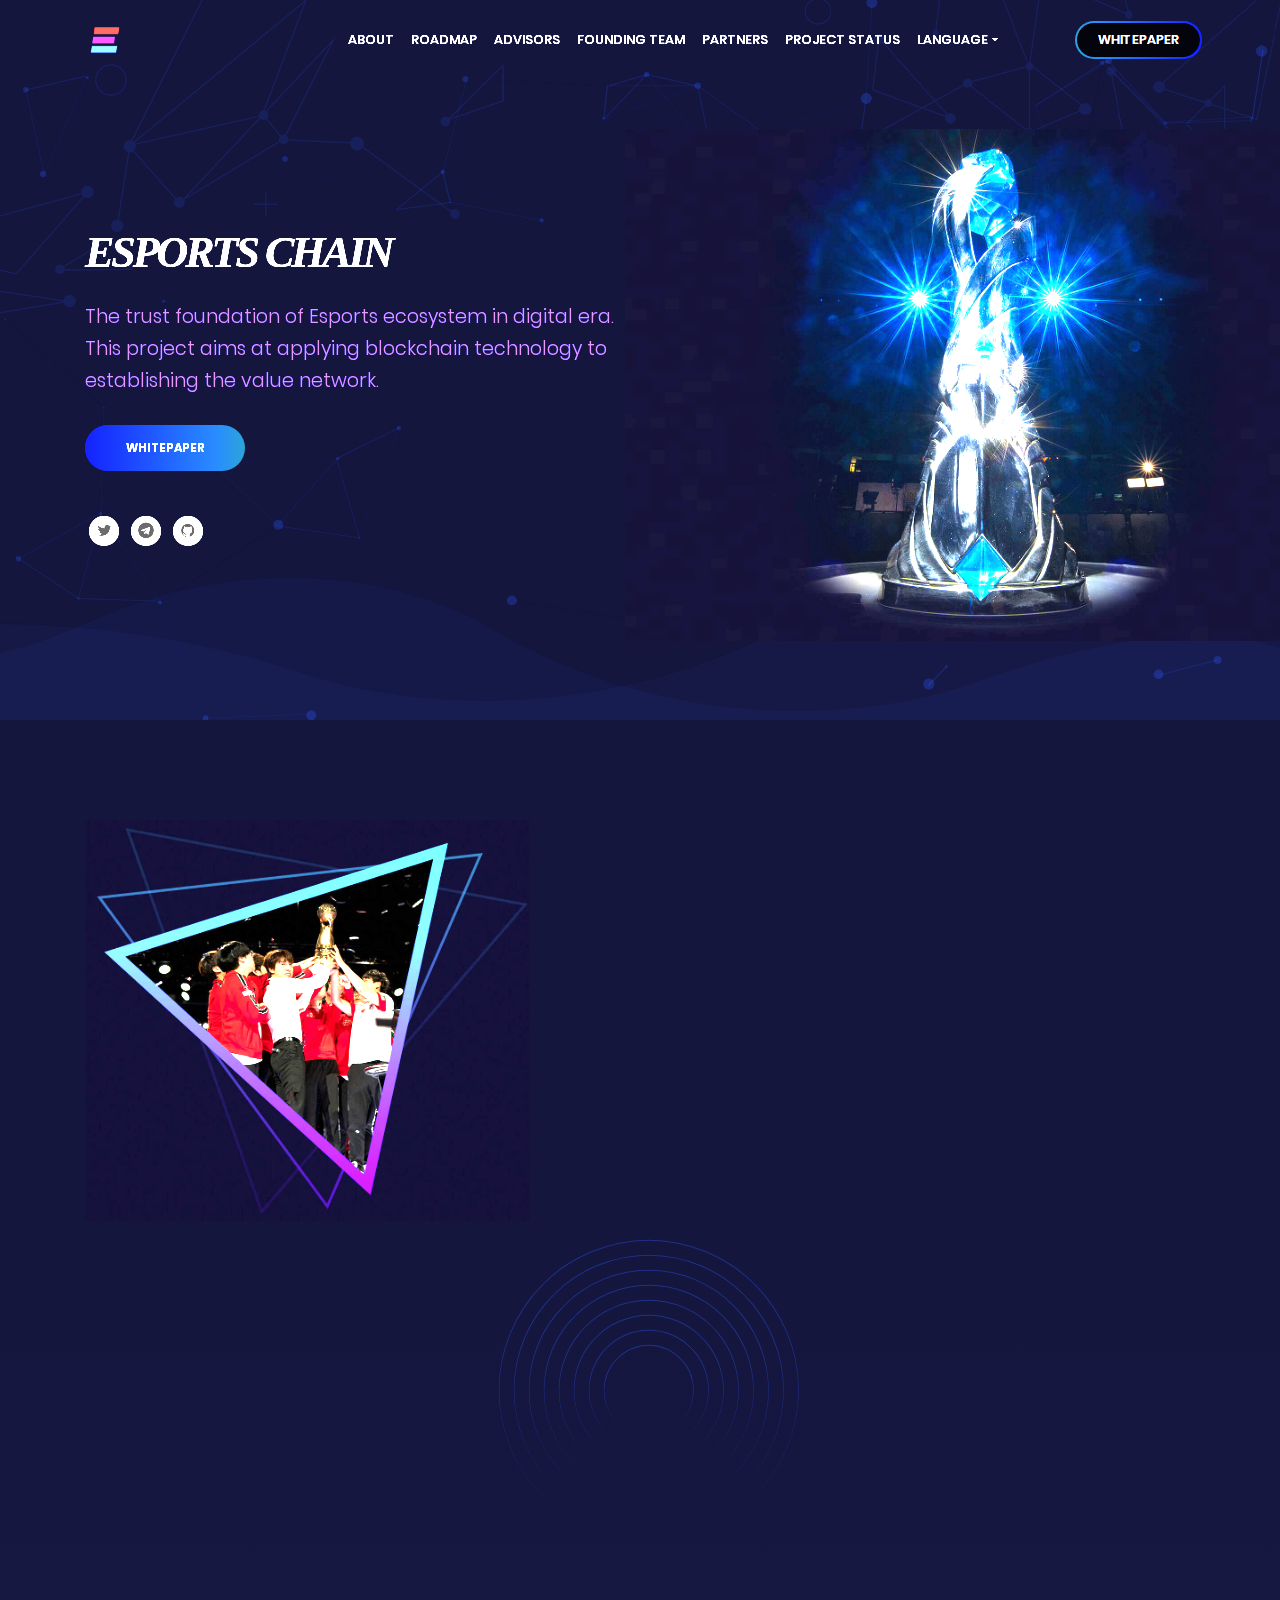
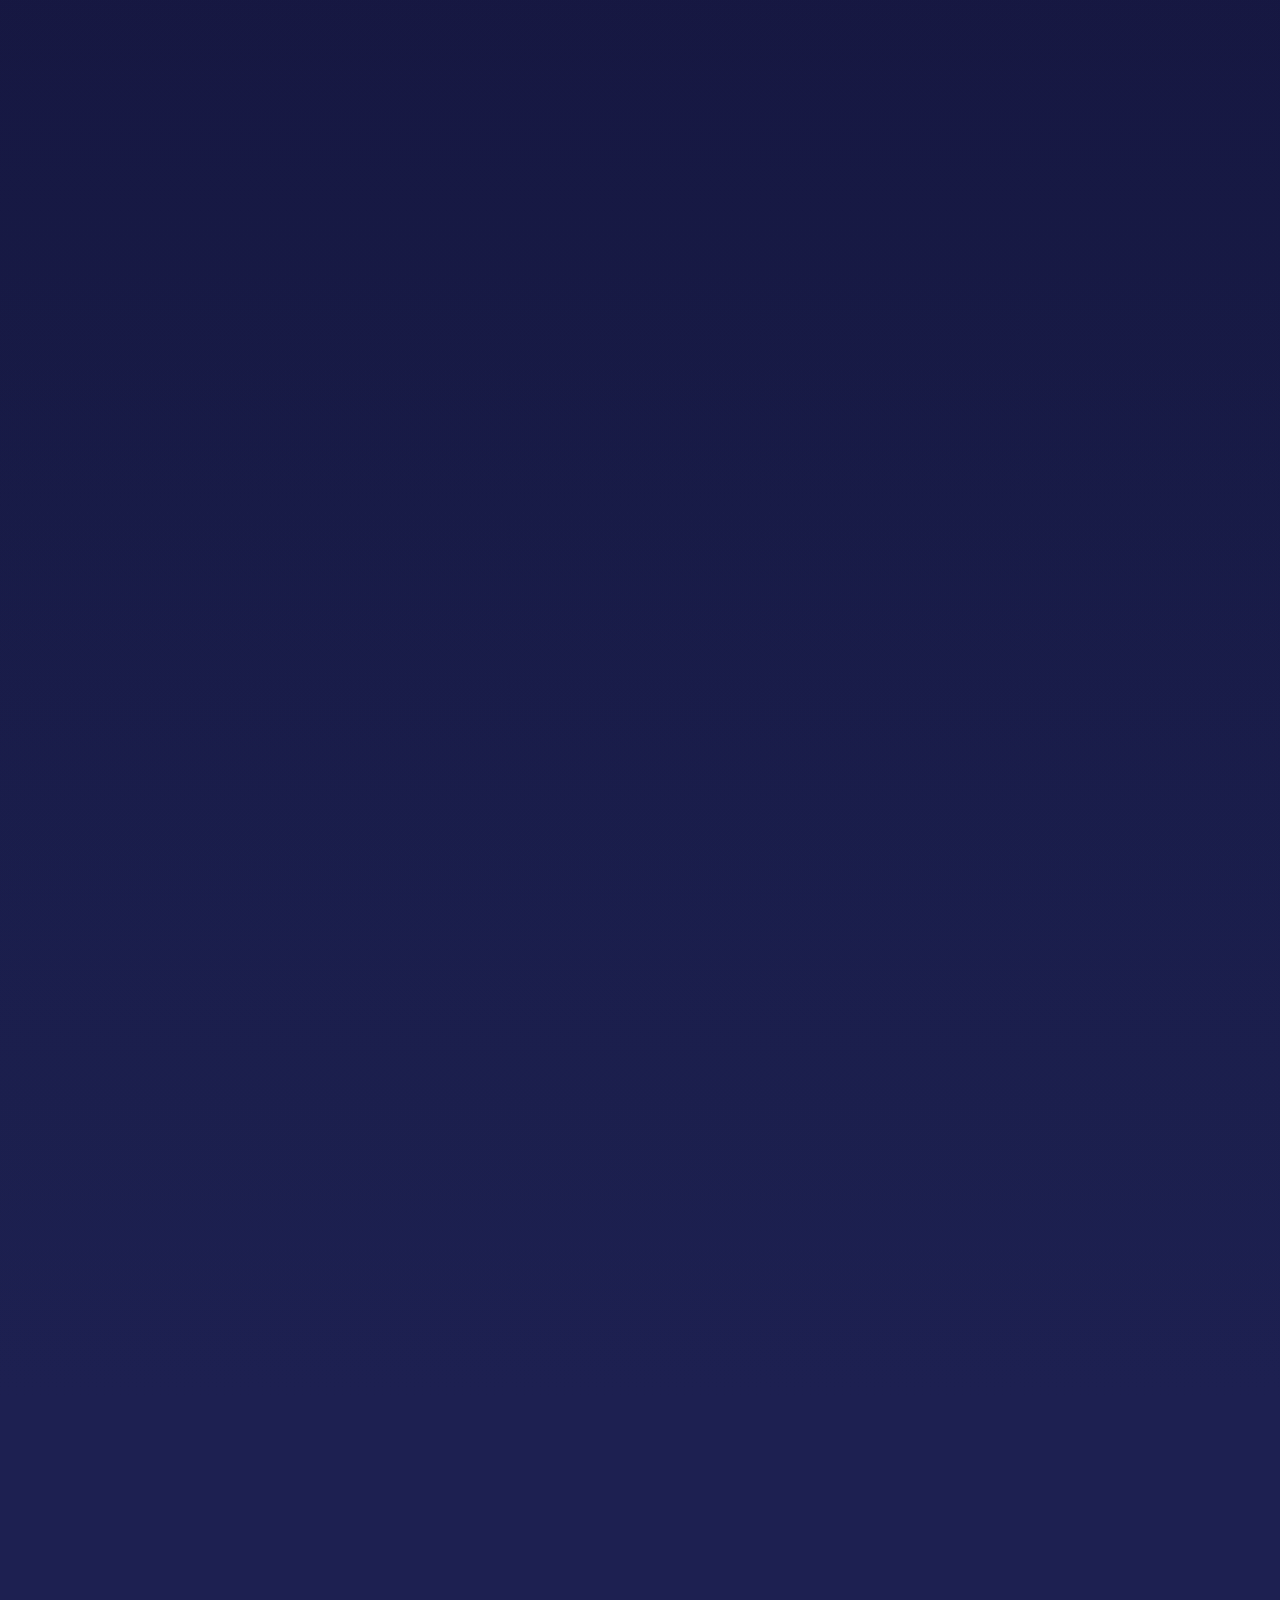
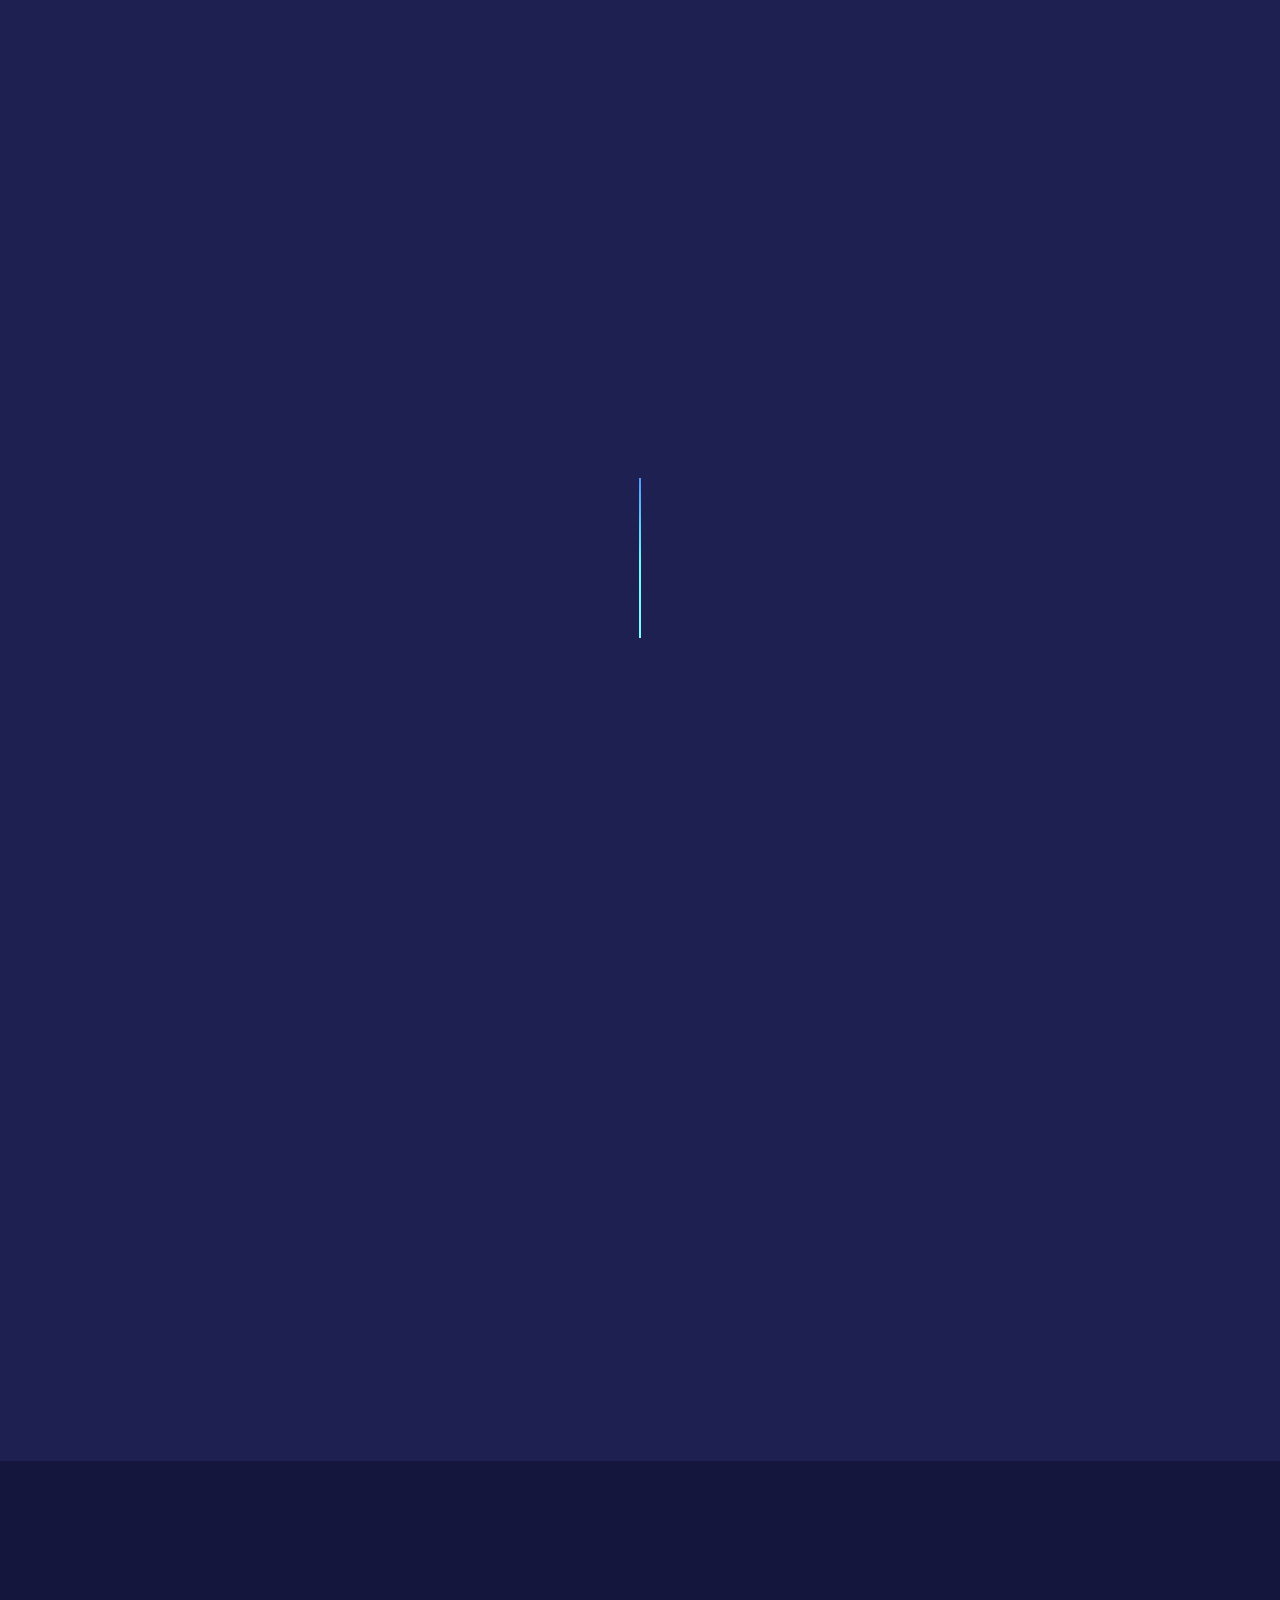
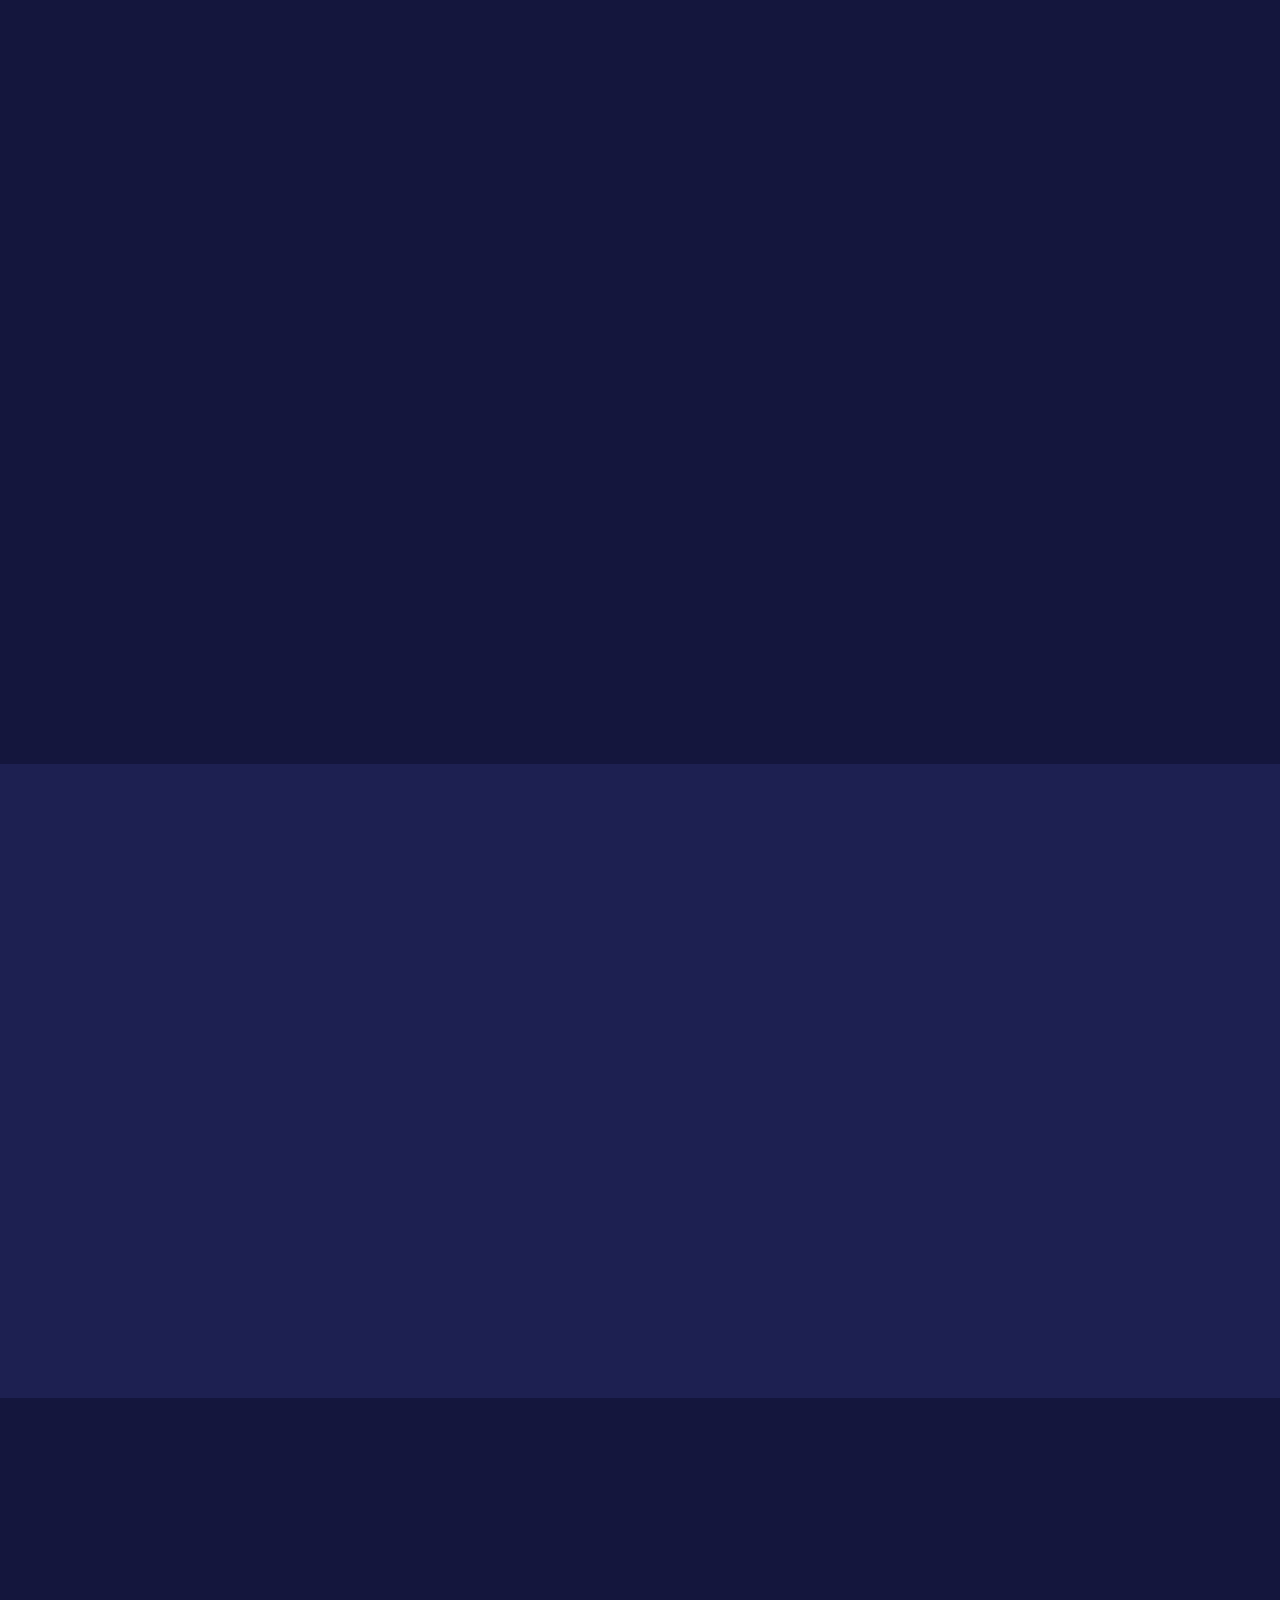
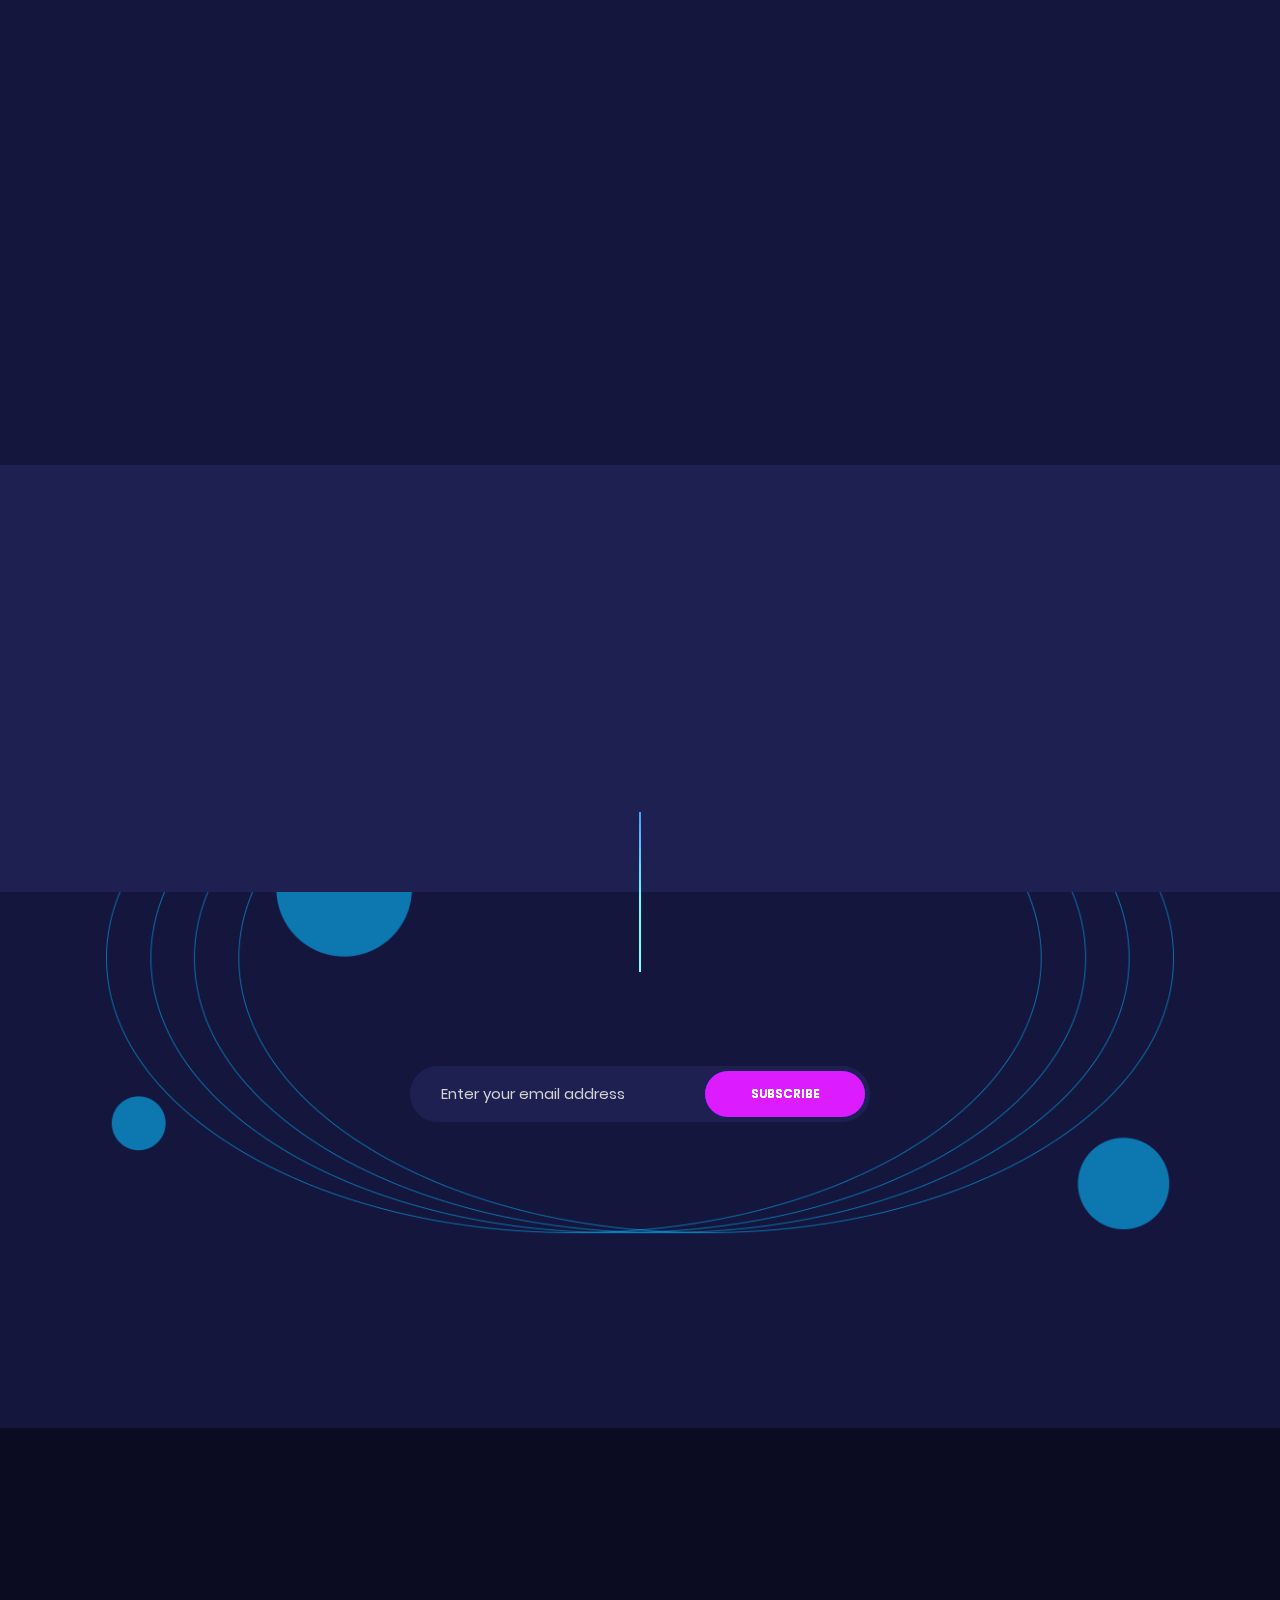
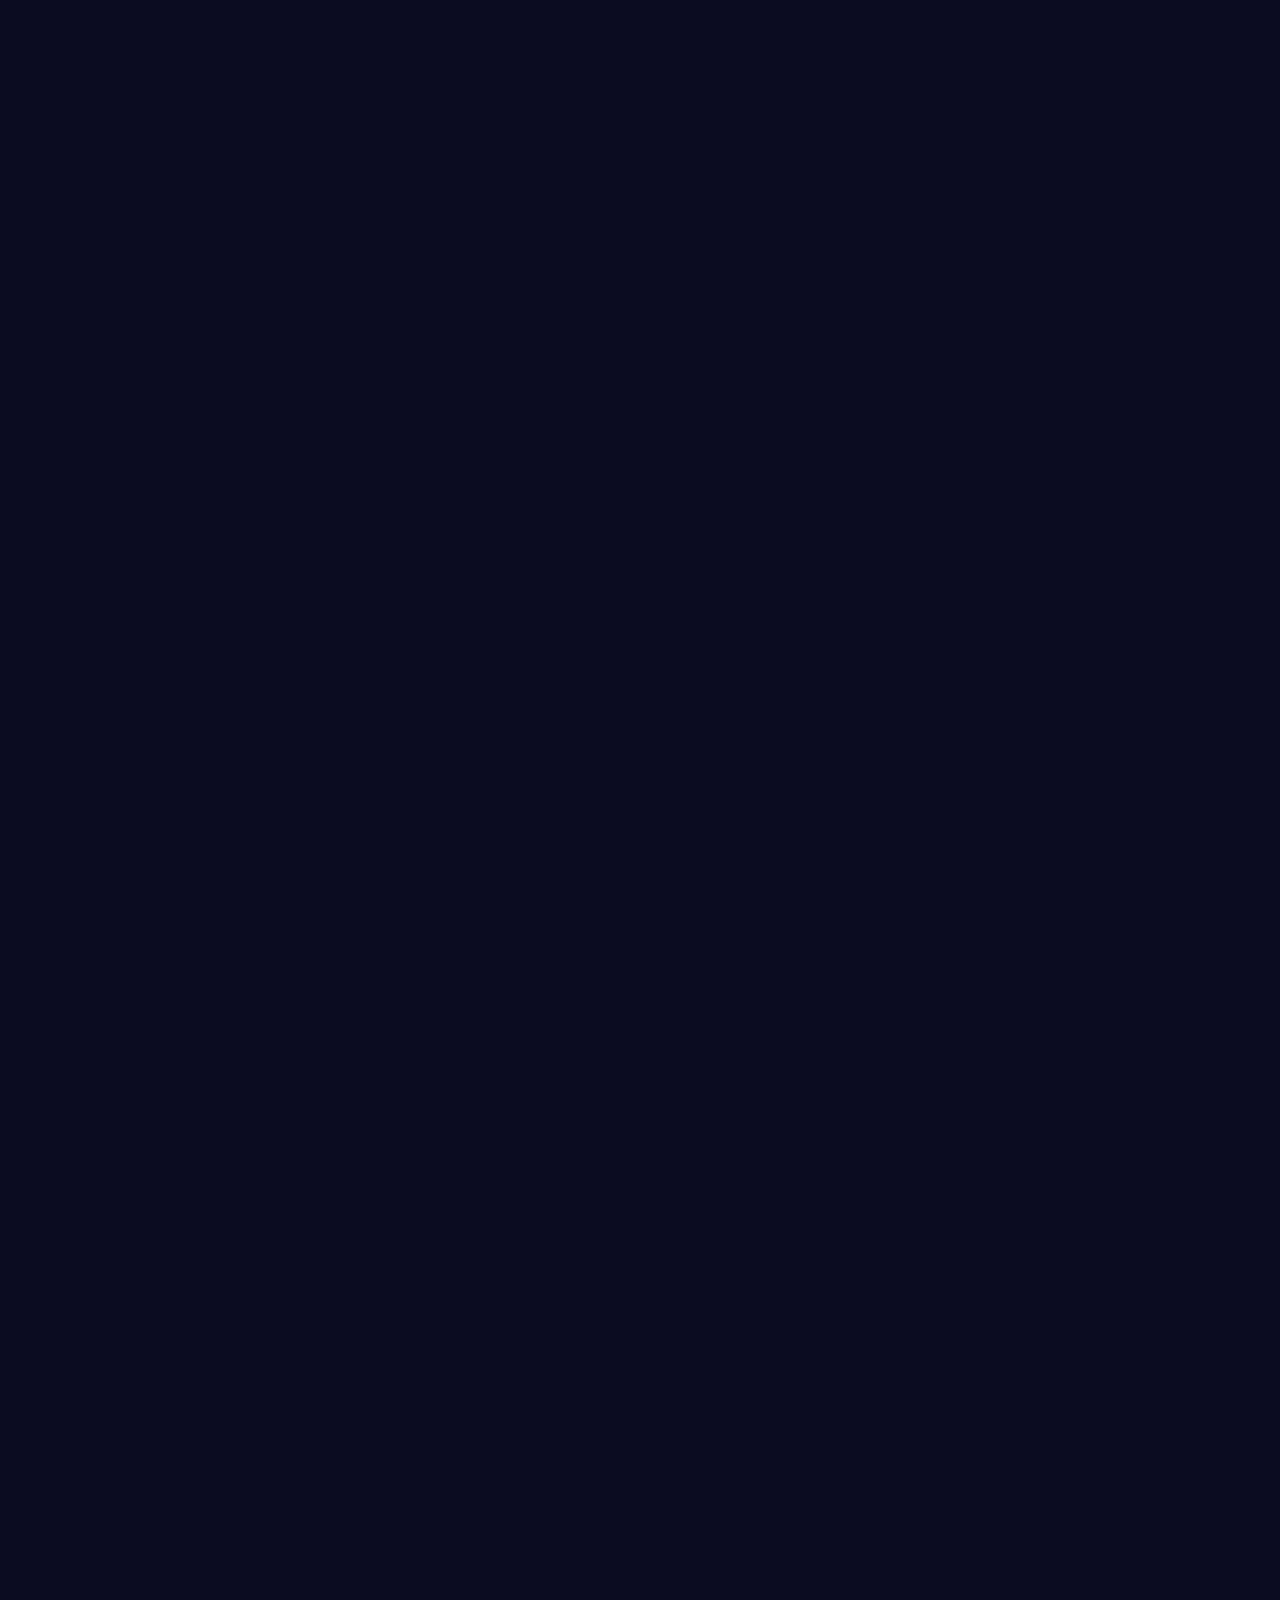
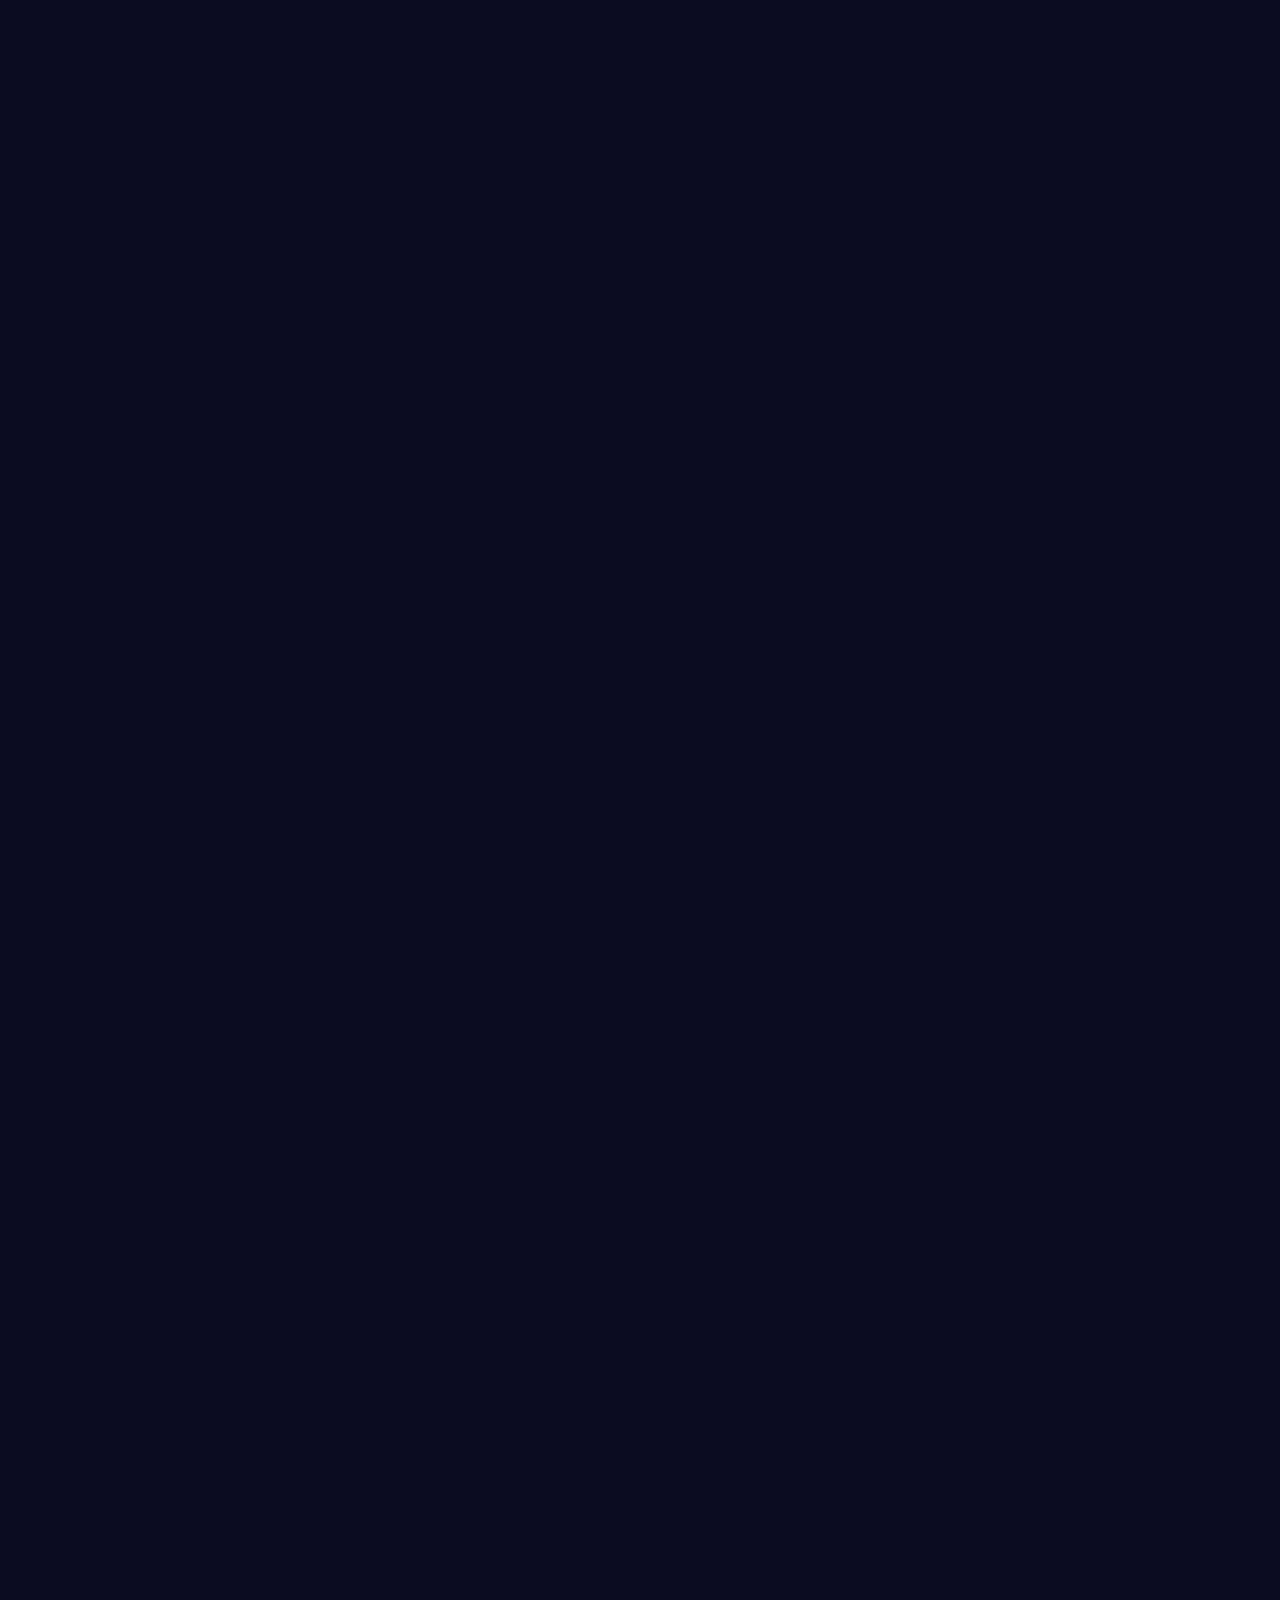
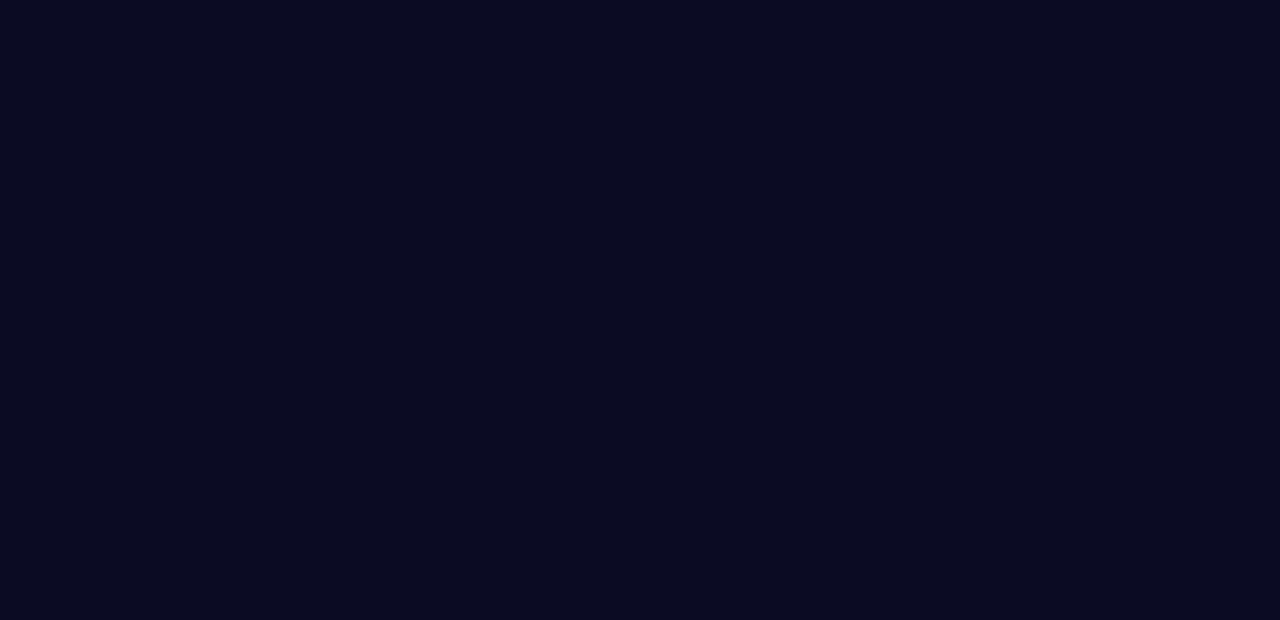
==== web/index.html @ f5bcc95c "添加新闻列表，和后台管理" ====
<!DOCTYPE html>
<html lang="zxx" class="js">
<head>
	<meta charset="utf-8">
	<meta name="author" content="Softnio">
	<meta name="viewport" content="width=device-width, initial-scale=1, shrink-to-fit=no">
	<meta name="description" content="The trust foundation of Esports ecosystem in digital era. This project aims at applying blockchain technology to establishing the value network.">
	<!-- Fav Icon  -->
	<link rel="shortcut icon" href="images/favicon.ico">
	<!-- Site Title  -->
	<title>Global ESports Chain</title>
	<!-- Vendor Bundle CSS -->
	<link rel="stylesheet" href="assets/css/vendor.bundle.css">
	<!-- Custom styles for this template -->
	<link rel="stylesheet" href="assets/css/style.css?ver=1.0">
	<link rel="stylesheet" href="assets/css/theme.css?ver=1.0">
</head>
<body class="theme-dark is-smooth-effect" data-spy="scroll" data-target="#mainnav" data-offset="80">

	<!-- Header -->
	<header class="site-header is-sticky">

		<!-- Place Particle Js -->
		<div id="particles-js" class="particles-container particles-js"></div>

		<!-- Navbar -->
		<div class="navbar navbar-expand-lg is-transparent" id="mainnav">
			<nav class="container">
				<a class="navbar-brand animated" data-animate="fadeInDown" data-delay=".65" href="#">
					<img class="logo logo-light" alt="logo" src="images/esportschain.png">
				</a>

				<button class="navbar-toggler" type="button" data-toggle="collapse" data-target="#navbarToggle">
					<span class="navbar-toggler-icon">
						<span class="ti ti-align-justify"></span>
					</span>
				</button>

				<div class="collapse navbar-collapse justify-content-end" id="navbarToggle">
					<ul class="navbar-nav animated" data-animate="fadeInDown" data-delay=".9">
						<li class="nav-item"><a class="nav-link menu-link" href="#intro">About<span class="sr-only">(current)</span></a></li>
						<li class="nav-item"><a class="nav-link menu-link" href="#roadmap">Roadmap</a></li>
						<li class="nav-item"><a class="nav-link menu-link" href="#team">Advisors</a></li>
						<li class="nav-item"><a class="nav-link menu-link" href="#founding-team">Founding team</a></li>
						<li class="nav-item"><a class="nav-link menu-link" href="#partners">Partners</a></li>
						<li class="nav-item"><a class="nav-link menu-link" href="#news">Project Status</a></li>
						<li class="nav-item dropdown oldpc">
							<a class="nav-link dropdown-toggle" href="#" data-toggle="dropdown">Language</a>
							<div class="dropdown-menu">
									<a class="dropdown-item menu-link" href="index.html">English</a>
									<a class="dropdown-item menu-link" href="kr.html"> 한국어</a>
									<a class="dropdown-item menu-link" href="cn.html">中文</a>
							</div>
						</li>
						<li class="nav-item new-mb" ><a class="nav-link" href="#">Language</a></li>
						<li class="new-mb-list" style="display: none">
								<a class="nav-link" href="index.html">English</a>
								<a class="nav-link" href="kr.html">한국어</a>
								<a class="nav-link" href="cn.html">中文</a>
						</li>
					</ul>
					<ul class="navbar-nav navbar-btns animated" data-animate="fadeInDown" data-delay="1.15">
						<li class="nav-item"><a class="nav-link btn btn-sm btn-outline menu-link" href="assets/pdf/Esports Chain White Paper.pdf" target="_blank">Whitepaper</a></li>
					</ul>
				</div>
			</nav>
		</div>
		<!-- End Navbar -->

		<!-- Banner/Slider -->
		<div id="header" class="banner banner-curb banner-particle d-flex align-items-center">
			<div class="container">
				<div class="banner-content">
					<div class="row align-items-center mobile-center">
						<div class="col-lg-6 col-md-12 order-lg-first">
							<div class="header-txt">
								<h1 class="animated block-heading" data-animate="fadeInUp" data-delay="1.55">ESPORTS CHAIN</h1>
								<p class="lead color-secondary animated" data-animate="fadeInUp" data-delay="1.65">The trust foundation of Esports ecosystem in digital era. This project aims at applying blockchain technology to establishing the value network.</p>
								<ul class="btns animated" data-animate="fadeInUp" data-delay="1.75">
									<li><a href="assets/pdf/Esports Chain White Paper.pdf" target="_blank" class="btn">Whitepaper</a></li>
								</ul>
								<ul class="social">
									<li class="animated" data-animate="fadeInUp" data-delay="1.9"><a href="https://twitter.com/esports_chain" target="blank"><em class="fa fa-twitter"></em></a></li>
									<li class="animated" data-animate="fadeInUp" data-delay="1.95"><a href="https://t.me/esportschain" target="_blank"><em class="fa fa-telegram"></em></a></li>
									<li class="animated" data-animate="fadeInUp" data-delay="2"><a href="https://github.com/esportschain" target="_blank"><em class="fa fa-github"></em></a></li>
								</ul>
							</div>
						</div><!-- .col  -->
						<div class="col-lg-6 col-md-12 order-first">
							<div class="header-image animated" data-animate="fadeInRight" data-delay="1.25">
								<img src="images/15-13-38.jpg" alt="header">
							</div>
						</div><!-- .col  -->
					</div><!-- .row  -->
				</div><!-- .banner-content  -->
			</div><!-- .container  -->
		</div>
		<!-- End Banner/Slider -->
	</header>
	<!-- End Header -->


	<!-- Start Section -->
	<div class="section section-pad no-pb section-bg-alt" id="intro">
		<div class="container">
			<div class="row align-items-center">
				<div class="col-md-5">
					<div class="res-m-btm animated" data-animate="fadeInUp" data-delay=".1">
						<img src="images/17-35-45.jpg" alt="graph">
					</div>
				</div><!-- .col  -->
				<div class="col-md-6 offset-md-1">
					<div class="text-block">
						<h4 class="animated block-heading" data-animate="fadeInUp" data-delay="0">What We Do?</h4>
						<p class="animated" data-animate="fadeInUp" data-delay=".2">This project aims at applying blockchain technology to establishing the value network, promoting the value exchange efficiency and redefining the the interest distribution rules in game and Esports ecosystem.</p>
						<!-- <a class="play-btn video-play animated" data-animate="fadeInUp" data-delay=".2"> -->
							<!--< a href=" "class="play-btn video-play animated" data-animate="fadeInUp" data-delay=".2">-->
							<!--<iframe width="560" height="315" src="https://www.youtube.com/embed/lHOoVtr5o0c?rel=0&amp;controls=0&amp;showinfo=0" frameborder="0" allow="autoplay; encrypted-media" allowfullscreen></iframe>-->
							<a class="play-btn video animated" data-animate="fadeInUp" data-delay=".2" href="https://www.youtube.com/embed/lHOoVtr5o0c?rel=0&amp;controls=0&amp;showinfo=0">
							<em class="play"><span></span></em>
							<span>Watch Video</span>
							<span>What and How it work</span>
						</a>
					</div>
				</div><!-- .col  -->
			</div><!-- .row  -->
		</div><!-- .container  -->
	</div>
	<!-- Start Section -->


	<!-- Start Section -->
	<div class="section section-pad section-bg-btoa" id="apps">
		<div class="container">

			<div class="row text-center">
				<div class="col-md-8 offset-md-2 col-lg-6 offset-lg-3">
					<div class="section-head">
						<div class="heading-animation">
							<span class="line-1"></span><span class="line-2"></span>
							<span class="line-3"></span><span class="line-4"></span>
							<span class="line-5"></span><span class="line-6"></span>
							<span class="line-7"></span><span class="line-8"></span>
						</div>
						<h2 class="section-title animated block-heading" data-animate="fadeInUp" data-delay="0">How We Do It?
							<span>HOW</span>
						</h2>
						<p class="animated" data-animate="fadeInUp" data-delay=".1">Our team will solve many problems of game and Esports industry through following business.</p>
					</div>
				</div>
			</div>

			<div class="row align-items-center">
				<div class="col-md-5 offset-md-1">
					<div class="text-block">
						<h4 class="animated" data-animate="fadeInUp" data-delay="0">EST Token</h4>
						<p class="animated" data-animate="fadeInUp" data-delay="0">Based on the features of game and Esports ecosystem, we will establish POC (Proof of Contribution)-based consensus mechanism. We will launch EST Token by rewarding players and users in game and Esports area to do the early EST Token promotion. </p>
					</div>
				</div><!-- .col  -->
				<div class="col-md-6">
					<div class="res-m-btm animated" data-animate="fadeInUp" data-delay=".1">
						<img src="images/18-54-14.png" alt="graph">
					</div>
				</div><!-- .col  -->
			</div><!-- .row  -->

			<div class="row align-items-center">
				<div class="col-md-6">
					<div class="res-m-btm animated" data-animate="fadeInUp" data-delay=".1">
						<img src="images/19-36-34.png" alt="graph">
					</div>
				</div><!-- .col  -->
				<div class="col-md-5 offset-md-1">
					<div class="text-block">
						<h4 class="animated" data-animate="fadeInUp" data-delay="0">Game Virtual Asset Trading Platform</h4>
						<p class="animated" data-animate="fadeInUp" data-delay="0">Based on the decentralization feature of blockchain, we offer a new product solution to meet the transaction demands of game and Esports players. Our goal is to solve the problems existing in the the traditional centralized trading platforms such as the low efficiency and low controllability of trading risks.</p>
					</div>
				</div><!-- .col  -->
			</div><!-- .row  -->

			<div class="row align-items-center">
				<div class="col-md-5 offset-md-1">
					<div class="text-block">
						<h4 class="animated" data-animate="fadeInUp" data-delay="0">New Esports Game Prediction Platform</h4>
						<p class="animated" data-animate="fadeInUp" data-delay="0">Based on the credit guarantee mechanism of peer-to-peer transaction enabled by blockchain, we are able to eliminate participators’ risks caused by unreliable traditional centralized platform. We also decrease the difficulity of launching game prediction and meet users’ individualized prediction needs. </p>
					</div>
				</div><!-- .col  -->
				<div class="col-md-6">
					<div class="res-m-btm animated" data-animate="fadeInUp" data-delay=".1">
						<img src="images/19-10-21.png" alt="graph">
					</div>
				</div><!-- .col  -->
			</div><!-- .row  -->

			<div class="row align-items-center">
				<div class="col-md-6">
					<div class="res-m-btm animated" data-animate="fadeInUp" data-delay=".1">
						<img src="images/19-17-16.png" alt="graph">
					</div>
				</div><!-- .col  -->

				<div class="col-md-5 offset-md-1">
					<div class="text-block">
						<h4 class="animated" data-animate="fadeInUp" data-delay="0">Smart Game and Esports Events System</h4>
						<p class="animated" data-animate="fadeInUp" data-delay="0">Based on the autonomous feature and smart contracts of blockchain, we make the launching and management of Esports games easier, and give reasonable interest distribution and rewards to the mass Esports games for their contribution to the Esports ecosystem. </p>
					</div>
				</div><!-- .col  -->
			</div><!-- .row  -->

			<div class="row align-items-center">
				<div class="col-md-5 offset-md-1">
					<div class="text-block">
						<h4 class="animated" data-animate="fadeInUp" data-delay="0">The producing and trading of Esports IP derived products</h4>
						<p class="animated" data-animate="fadeInUp" data-delay="0">Based on the tamper-resistance feature of blockchain, we produce and enable the trading of Esports players’ IP derived products (digital limited edition ). We remove all the third party’s involvement and allow the direct and straight value passing from Esports players to their fans and the “fan economy”’s direct value return to players themselves. </p>
					</div>
				</div><!-- .col  -->
				<div class="col-md-6">
					<div class="res-m-btm animated" data-animate="fadeInUp" data-delay=".1">
						<img src="images/18-59-34.png" alt="graph">
					</div>
				</div><!-- .col  -->
			</div><!-- .row  -->

		</div><!-- .container  -->
	</div>
	<!-- Start Section -->
	<!-- Start Section -->
	<div class="section section-pad section-bg section-connect" id="roadmap">
		<div class="container">

			<div class="row text-center">
				<div class="col">
					<div class="section-head">
						<h2 class="section-title animated block-heading" data-animate="fadeInUp" data-delay="0">Our Roadmap
							<span>RoadMap</span>
						</h2>
					</div>
				</div>
			</div>

			<div class="row roadmap-list align-items-end animated" data-animate="fadeInUp" data-delay="0">
				<div class="col-lg">
					<div class="single-roadmap roadmap-sm text-block">
						<h6>2018 Q3</h6>
						<p>Infrastructure development</p>
						<ul class="animated" data-animate="fadeInUp" data-delay=".1">
							<li>Crypto-news curation</li>
							<li>Natural Language Understanding</li>
							<li>Wallet aggregation</li>
						</ul>
					</div>
				</div><!-- .col  -->
				<div class="col-lg width-0">
					<div class="single-roadmap roadmap-down">
						<h6>2018 Q4</h6>
						<p>Trading System</p>
					</div>
				</div><!-- .col  -->
				<div class="col-lg">
					<div class="single-roadmap roadmap-sm text-block">
						<h6>2019 Q2</h6>
						<p>System release stage</p>
						<ul class="animated" data-animate="fadeInUp" data-delay=".1">
							<li>Complete the chain development</li>
							<li>On-line Beta version</li>
						</ul>
					</div>
				</div><!-- .col  -->
				<div class="col-lg width-0">
					<div class="single-roadmap roadmap-down">
						<h6>2019 Q4</h6>
						<p>Race system</p>
					</div>
				</div><!-- .col  -->
				<div class="col-lg">
					<div class="single-roadmap roadmap-sm">
						<h6>2020 Q2</h6>
						<p>Prediction system</p>
					</div>
				</div><!-- .col  -->
				<div class="col-lg width-0">
					<div class="single-roadmap roadmap-down">
						<h6>2020 Q4</h6>
						<p>Advertising system</p>
					</div>
				</div><!-- .col  -->
			</div><!-- .row  -->
		</div><!-- .container  -->
	</div>
	<!-- Start Section -->


	<!-- Start Section -->
	<div class="section section-pad no-pb section-bg-alt section-fix" id="team">
		<div class="container">

			<div class="row text-center">
				<div class="col-md-8 offset-md-2 col-lg-6 offset-lg-3">
					<div class="section-head">
						<h2 class="section-title animated block-heading" data-animate="fadeInUp" data-delay="0">ADVISORS
							<span>Team</span>
						</h2>
					</div>
				</div>
			</div>

			<div class="row">
				<div class="col-md-10 offset-md-1">
					<div class="row text-center">

						<div class="col-lg-4 col-md-6">
							<div class="team-circle animated" data-animate="fadeInUp" data-delay=".1">
								<div class="team-photo">
									<img src="images/user06.jpg" alt="team">
									<div class="mask">
										<h2>VenturesLab</h2>
										<p>TBFounded by Tim Draper & Mai Gang.</p>
									</div>
								</div>
								<div class="team-info">
									<h5 class="team-name">VenturesLab</h5>
									<span class="team-title">BFounded by Tim Draper & Mai Gang.</span>
								</div>
							</div>
						</div><!-- .col  -->

						<div class="col-lg-4 col-md-6">
							<div class="team-circle animated" data-animate="fadeInUp" data-delay=".1">
								<div class="team-photo">
									<img src="images/user04.jpg" alt="team">
									<div class="mask">
										<h2>Wang Lijie</h2>
										<p>Co-Founder of PreAngel Fund</p>
									</div>
								</div>
								<div class="team-info">
									<h5 class="team-name">Wang Lijie</h5>
									<span class="team-title">Co-Founder of PreAngel Fund</span>
								</div>
							</div>
						</div><!-- .col  -->

						<div class="col-lg-4 col-md-6">
							<div class="team-circle animated" data-animate="fadeInUp" data-delay=".2">
								<div class="team-photo">
									<img src="images/user03.jpg" alt="team">
									<div class="mask">
										<h2>Wu Sheng (2009)</h2>
										<p>Famous DOTA player and commentator</p>
									</div>
								</div>
								<div class="team-info">
									<h5 class="team-name">Wu Sheng (2009)</h5>
									<span class="team-title">Famous DOTA player and commentator</span>
								</div>
							</div>
						</div><!-- .col  -->

						<div class="col-lg-4 col-md-6 offset-md-3 offset-lg-0 animated" data-animate="fadeInUp" data-delay=".3">
							<div class="team-circle">
								<div class="team-photo">
									<img src="images/user02.jpg" alt="team">
									<div class="mask">
										<h2>Xiaocang</h2>
										<p>Famous game commentator</p>
									</div>
								</div>
								<div class="team-info">
									<h5 class="team-name">Xiaocang</h5>
									<span class="team-title">Famous game commentator</span>
								</div>
							</div>
						</div><!-- .col  -->

						<div class="col-lg-4 col-md-6 offset-md-3 offset-lg-0 animated" data-animate="fadeInUp" data-delay=".3">
							<div class="team-circle">
								<div class="team-photo">
									<img src="images/jin.png" alt="team">
									<div class="mask">
										<h2>Jeon Yongjun</h2>
										<p>LCK Caster</p>
									</div>
								</div>
								<div class="team-info">
									<h5 class="team-name">Jeon Yongjun</h5>
									<span class="team-title">LCK Caster</span>
								</div>
							</div>
						</div><!-- .col  -->

						<div class="col-lg-4 col-md-6 offset-md-3 offset-lg-0 animated" data-animate="fadeInUp" data-delay=".3">
							<div class="team-circle">
								<div class="team-photo">
									<img src="images/cloudtemplar.png" alt="team">
									<div class="mask">
										<h2>Lee Hyun Woo(Cloudtemplar)</h2>
										<p>Former LOL professional player, famous commentary</p>
									</div>
								</div>
								<div class="team-info">
									<h5 class="team-name">Lee Hyun Woo(Cloudtemplar)</h5>
									<span class="team-title">Former LOL professional player, famous commentary</span>
								</div>
							</div>
						</div><!-- .col  -->

					</div><!-- .row  -->
				</div><!-- .col  -->
			</div><!-- .row  -->
		</div>
	</div>
	<!-- Start Section -->
	<!-- 创始团队 -->
	<div class="section section-pad no-pb section-bg section-fix" id="founding-team">
		<div class="container">

			<div class="row text-center">
				<div class="col-md-8 offset-md-2 col-lg-6 offset-lg-3">
					<div class="section-head">
						<h2 class="section-title animated block-heading" data-animate="fadeInUp" data-delay="0">Founding team
							<span>Team</span>
						</h2>
					</div>
				</div>
			</div>

			<div class="row">
				<div class="col-md-10 offset-md-1">
					<div class="row text-center">

						<div class="col-lg-4 col-md-6">
							<div class="team-circle animated" data-animate="fadeInUp" data-delay=".1">
								<div class="team-photo">
									<img src="images/pechi.jpg" alt="team">
									<div class="mask">
										<h2>CEO  Pechi</h2>
										<p>Veteran of Chinese eSports industry with years of experience, advocator of eSports professionalization, former producer at Tencent Video</p>
									</div>
								</div>
								<div class="team-info">
									<h5 class="team-name">CEO  Pechi </h5>
									<span class="team-title">Veteran of Chinese eSports industry with years of experience, advocator of eSports professionalization, former producer at Tencent Video</span>
								</div>
							</div>
						</div><!-- .col  -->

						<div class="col-lg-4 col-md-6 offset-md-3 offset-lg-0 animated" data-animate="fadeInUp" data-delay=".3">
							<div class="team-circle">
								<div class="team-photo">
									<img src="images/up.jpg" alt="team">
									<div class="mask">
										<h2>COO Up</h2>
										<p>Experienced eSports professional, formerly worked for Comsenz and Tencent</p>
									</div>
								</div>
								<div class="team-info">
									<h5 class="team-name">COO Up</h5>
									<span class="team-title">Experienced eSports professional, formerly worked for Comsenz and Tencent</span>
								</div>
							</div>
						</div><!-- .col  -->

						<div class="col-lg-4 col-md-6">
							<div class="team-circle animated" data-animate="fadeInUp" data-delay=".1">
								<div class="team-photo">
									<img src="images/playcode.png" alt="team">
									<div class="mask">
										<h2>CTO Playcode</h2>
										<p>Experienced Internet engineer, formerly worked for Comsenz and Tencent</p>
									</div>
								</div>
								<div class="team-info">
									<h5 class="team-name">CTO Playcode</h5>
									<span class="team-title">Experienced Internet engineer, formerly worked for Comsenz and Tencent</span>
								</div>
							</div>
						</div><!-- .col  -->
					</div><!-- .row  -->
				</div><!-- .col  -->
			</div><!-- .row  -->
		</div>
	</div>
	<!-- Start Section -->
	<div class="section section-pad section-bg-alt" id="partners">
		<div class="container">
			<div class="row text-center">
				<div class="col">
					<div class="section-head">
						<h2 class="section-title animated block-heading" data-animate="fadeInUp" data-delay="0">Investors and Partners
							<span>Partners</span>
						</h2>
					</div>
				</div>
			</div>
			<div class="partner-list">
				<div class="row text-center">
						<div class="col-sm">
							<div class="single-partner animated" data-animate="fadeInUp" data-delay="0">
								<img src="images/Partner1.jpg" alt="partner">
							</div>
						</div>
						<div class="col-sm">
							<div class="single-partner animated" data-animate="fadeInUp" data-delay=".1">
								<img src="images/Partner2.jpg" alt="partner">
							</div>
						</div>
						<div class="col-sm">
							<div class="single-partner animated" data-animate="fadeInUp" data-delay=".2">
								<img src="images/Partner3.jpg" alt="partner">
							</div>
						</div>
						<div class="col-sm">
							<div class="single-partner animated" data-animate="fadeInUp" data-delay=".2">
								<img src="images/Partner4.jpg" alt="partner">
							</div>
						</div>
						<div class="col-sm">
							<div class="single-partner animated" data-animate="fadeInUp" data-delay=".2">
								<img src="images/Partner5.jpg" alt="partner">
							</div>
						</div>
				</div>
				<div class="row text-center">
						<div class="col-sm">
							<div class="single-partner animated" data-animate="fadeInUp" data-delay="0">
								<img src="images/Partner6.jpg" alt="partner">
							</div>
						</div>
						<div class="col-sm">
							<div class="single-partner animated" data-animate="fadeInUp" data-delay=".1">
								<img src="images/Partner7.jpg" alt="partner">
							</div>
						</div>
						<div class="col-sm">
							<div class="single-partner animated" data-animate="fadeInUp" data-delay=".2">
								<img src="images/Partner8.jpg" alt="partner">
							</div>
						</div>
						<div class="col-sm">
							<div class="single-partner animated" data-animate="fadeInUp" data-delay=".2">
								<img src="images/Partner9.jpg" alt="partner">
							</div>
						</div>
						<div class="col-sm">
							<div class="single-partner animated" data-animate="fadeInUp" data-delay=".2">
								<img src="images/Partner10.jpg" alt="partner">
							</div>
						</div>
				</div>
				</div>
			</div>
		</div>
	</div>
	<!-- Start Section -->
		<!-- 项目动态 -->
		<div class="section section-pad section-bg section-fix" id="news">
				<div class="container">
		
					<div class="row text-center">
						<div class="col-md-8 offset-md-2 col-lg-6 offset-lg-3">
							<div class="section-head">
								<h2 class="section-title animated block-heading" data-animate="fadeInUp" data-delay="0">Project Status
									<span>News</span>
								</h2>
							</div>
						</div>
					</div>
		
					<div class="row">
						<div class="col-lg-12 col-md-12">
							<div class="row text-center">
								<ul class="news" id="news_tip"></ul>
							</div><!-- .row  -->
						</div><!-- .col  -->
					</div><!-- .row  -->
				</div>
		</div>
	<!-- Start Section -->
	<div class="section subscribe-section section-pad-md section-bg-alt section-connect">
		<div class="container">
			<div class="row text-center">
				<div class="col-md-6 offset-md-3">
					<h4 class="section-title-md animated" data-animate="fadeInUp" data-delay="0">Don't miss out, Stay updated</h4>
					<form id="subscribe-form" action="index.php?c=subscribe" method="post" class="subscription-form inline-form">
						<input type="text" name="youremail" class="input-round required email" placeholder="Enter your email address" >
						<input type="hidden" class="d-none" name="csrf_test_name" id="csrf_test_name" value="">
						<input type="text" class="d-none" name="form-anti-honeypot" value="">
						<button type="submit" class="btn btn-plane">Subscribe</button>
						<div class="subscribe-results"></div>
					</form>
				</div>
			</div>
		</div>
	</div>
	<!-- End Section -->


	<!-- Start Section -->
	<div class="section footer-scetion no-pt section-pad-sm section-bg-alt">
		<div class="container">
			<div class="row text-center">
				<div class="col-md-12">
					<ul class="social">
						<li class="animated" data-animate="fadeInUp" data-delay="1.9"><a href="https://twitter.com/esports_chain" target="blank"><em class="fa fa-twitter"></em></a></li>
						<li class="animated" data-animate="fadeInUp" data-delay="1.95"><a href="https://t.me/esportschain" target="_blank"><em class="fa fa-telegram"></em></a></li>
						<li class="animated" data-animate="fadeInUp" data-delay="2"><a href="https://github.com/esportschain" target="_blank"><em class="fa fa-github"></em></a></li>
					</ul>
					<span class="copyright-text animated" data-animate="fadeInUp" data-delay=".3">
						Copyright &copy; 2018, ESPORTS CHAIN.
						<span>All trademarks and copyrights belong to their respective owners.</span>
					</span>
				</div>
			</div>
		</div>
	</div>
	<!-- End Section -->

	<!-- Preloader !remove please if you do not want -->
	<div id="preloader">
		<div id="loader"></div>
		<div class="loader-section loader-top"></div>
   		<div class="loader-section loader-bottom"></div>
	</div>
	<!-- Preloader End -->

	<!-- JavaScript (include all script here) -->
	<script src="assets/js/jquery.bundle.js"></script>
	<script src="assets/js/jquery.magnific-popup.min.js"></script>
	<script src="assets/js/script.js"></script>
	<script type="text/javascript">
	// 视频地址转换
	$('.video').magnificPopup({
	  type: 'iframe',
	   iframe: {
		markup: '<div class="mfp-iframe-scaler">' +
			'<div class="mfp-close"></div>' +
			'<iframe class="mfp-iframe" frameborder="0" allowfullscreen></iframe>' +
			'</div>', // HTML markup of popup, `mfp-close` will be replaced by the close button

		patterns: {
			youtube: {
        	src: 'https://www.youtube.com/embed/lHOoVtr5o0c?rel=0&amp;controls=0&amp;showinfo=0' // URL that will be set as a source for iframe.
      },
	},

		srcAction: 'iframe_src',
	}


});

	</script>
</script>
</body>
</html>
---- web/assets/css/theme.css ----
/*!
Template :	ICO Crypto @by Softnio
Preset   :	Default
Version	 :	1.0.0
Updated	 :	03.02.2018
*/
h1.color-secondary, h2.color-secondary, h3.color-secondary, h4.color-secondary, h5.color-secondary, h6.color-secondary, .h1.color-secondary, .h2.color-secondary, .h3.color-secondary, .h4.color-secondary, .h5.color-secondary, .h6.color-secondary { color: #7a0fff; }
h1.color-primary, h2.color-primary, h3.color-primary, h4.color-primary, h5.color-primary, h6.color-primary, .h1.color-primary, .h2.color-primary, .h3.color-primary, .h4.color-primary, .h5.color-primary, .h6.color-primary { color: #46bdf4; }

.theme-light h1.color-secondary, .theme-light h2.color-secondary, .theme-light h3.color-secondary, .theme-light h4.color-secondary, .theme-light h5.color-secondary, .theme-light h6.color-secondary, .theme-light .h1.color-secondary, .theme-light .h2.color-secondary, .theme-light .h3.color-secondary, .theme-light .h4.color-secondary, .theme-light .h5.color-secondary, .theme-light .h6.color-secondary { color: #7a0fff; }
.theme-light h1.color-primary, .theme-light h2.color-primary, .theme-light h3.color-primary, .theme-light h4.color-primary, .theme-light h5.color-primary, .theme-light h6.color-primary, .theme-light .h1.color-primary, .theme-light .h2.color-primary, .theme-light .h3.color-primary, .theme-light .h4.color-primary, .theme-light .h5.color-primary, .theme-light .h6.color-primary { color: #46bdf4; }

h1.color-secondary, h2.color-secondary, h3.color-secondary, h4.color-secondary, h5.color-secondary, h6.color-secondary, .h1.color-secondary, .h2.color-secondary, .h3.color-secondary, .h4.color-secondary, .h5.color-secondary, .h6.color-secondary, p.color-secondary { color: #8255fd; }
h1.color-primary, h2.color-primary, h3.color-primary, h4.color-primary, h5.color-primary, h6.color-primary, .h1.color-primary, .h2.color-primary, .h3.color-primary, .h4.color-primary, .h5.color-primary, .h6.color-primary, p.color-primary { color: #46bdf4; }
h1.color-alt-primary, h2.color-alt-primary, h3.color-alt-primary, h4.color-alt-primary, h5.color-alt-primary, h6.color-alt-primary, .h1.color-alt-primary, .h2.color-alt-primary, .h3.color-alt-primary, .h4.color-alt-primary, .h5.color-alt-primary, .h6.color-alt-primary, p.color-alt-primary { color: #2b56f5; }

h1 span, h2 span, h3 span, h4 span, h5 span, h6 span, p span { color: #46bdf4; }

a { color: #46bdf4; }
a:hover, a:focus, a:active { color: #8255fd; }

.theme-dark h1.color-secondary, .theme-dark h2.color-secondary, .theme-dark h3.color-secondary, .theme-dark h4.color-secondary, .theme-dark h5.color-secondary, .theme-dark h6.color-secondary, .theme-dark blockquote.color-secondary, .light h1.color-secondary, .light h2.color-secondary, .light h3.color-secondary, .light h4.color-secondary, .light h5.color-secondary, .light h6.color-secondary, .light blockquote.color-secondary { color: #7a0fff; }
.theme-dark h1.color-primary, .theme-dark h2.color-primary, .theme-dark h3.color-primary, .theme-dark h4.color-primary, .theme-dark h5.color-primary, .theme-dark h6.color-primary, .theme-dark blockquote.color-primary, .light h1.color-primary, .light h2.color-primary, .light h3.color-primary, .light h4.color-primary, .light h5.color-primary, .light h6.color-primary, .light blockquote.color-primary { color: #46bdf4; }
.theme-dark h1.color-alt-primary, .theme-dark h2.color-alt-primary, .theme-dark h3.color-alt-primary, .theme-dark h4.color-alt-primary, .theme-dark h5.color-alt-primary, .theme-dark h6.color-alt-primary, .theme-dark blockquote.color-alt-primary, .light h1.color-alt-primary, .light h2.color-alt-primary, .light h3.color-alt-primary, .light h4.color-alt-primary, .light h5.color-alt-primary, .light h6.color-alt-primary, .light blockquote.color-alt-primary { color: #2b56f5; }

.color-primary { color: #46bdf4; }

.color-secondary { color: #7a0fff; }

.bg-primary { background: #46bdf4; }

.bg-secondary { background: #7a0fff; }

.bg-light-primary { background-color: rgba(70, 189, 244, 0.1); }

.bg-light-secondary { background-color: rgba(122, 15, 255, 0.1); }

.tab-custom .nav-tabs { border-bottom-color: rgba(122, 15, 255, 0.2); }
.tab-custom .nav-tabs li > a:hover { color: #46bdf4; }
.tab-custom .nav-tabs li > a.active, .tab-custom .nav-tabs li > a.active:hover, .tab-custom .nav-tabs li > a.active:focus, .tab-custom .nav-tabs li > a.active:hover, .tab-custom .nav-tabs li > a.active:focus { border-bottom-color: #46bdf4; }

.theme-dark .tab-custom .nav-tabs li > a:hover { color: #46bdf4; }

.theme-light .tab-custom .nav-tabs li > a:hover { color: #46bdf4; }

.pagination li.active a { background: #46bdf4; border-color: #46bdf4; }
.pagination li a { color: #46bdf4; }
.pagination li a:hover, .pagination li a:focus { color: #fff; background: #46bdf4; border-color: #46bdf4; }

.navbar .navbar-nav > li > a.nav-link.active { color: #46bdf4; }
.navbar .navbar-nav .dropdown-menu .dropdown-item:hover, .navbar .navbar-nav .dropdown-menu .dropdown-item:focus, .navbar .navbar-nav .dropdown-menu .dropdown-item.active { color: #46bdf4; }
.navbar .navbar-nav .dropdown-menu li:hover > a { color: #46bdf4; }
.navbar .navbar-nav .dropdown-menu li:hover.has-children:after { border-left-color: #46bdf4; }
.navbar .navbar-nav .dropdown-menu.active > a, .navbar .navbar-nav .dropdown-menu li > a:hover, .navbar .navbar-nav .dropdown-menu li > a:focus { color: #46bdf4; }
.navbar .navbar-nav .dropdown-menu > .active > a, .navbar .navbar-nav .dropdown-menu > .active > a:focus, .navbar .navbar-nav .dropdown-menu > .active > a:hover { color: #46bdf4; }

.theme-dark .navbar .navbar-nav .dropdown-menu .dropdown-item:hover, .theme-dark .navbar .navbar-nav .dropdown-menu .dropdown-item:focus, .theme-dark .navbar .navbar-nav .dropdown-menu .dropdown-item.active { color: #46bdf4; }

.theme-light .navbar .navbar-nav .dropdown-menu .dropdown-item:hover, .theme-light .navbar .navbar-nav .dropdown-menu .dropdown-item:focus, .theme-light .navbar .navbar-nav .dropdown-menu .dropdown-item.active { color: #46bdf4; }

> li .theme-dark .site-header .navbar-nav:hover a { color: #46bdf4; }

.theme-light .site-header .navbar-nav > li:hover a { color: #46bdf4; }

.navbar-toggler { background: linear-gradient(to right, #2b56f5 0%, #46bdf4 100%); }
.navbar-toggler:hover { background: linear-gradient(to right, #2b56f5 0%, #46bdf4 100%); }

.btn { background-image: -webkit-linear-gradient(left, #0c13ea 0%, #195b79 100%); background-image: linear-gradient(to right, #0c13ea 0%, #195b79 100%); }
.btn:before { background-image: -webkit-linear-gradient(left, #195b79 0%, #0c13ea 100%); background-image: linear-gradient(to right, #195b79 0%, #0c13ea 100%); }
.btn.btn-alt { background-image: -webkit-linear-gradient(left, #7a0fff 0%, #195b79 100%); background-image: linear-gradient(to right, #7a0fff 0%, #195b79 100%); }
.btn.btn-alt:before { background-image: -webkit-linear-gradient(left, #195b79 0%, #7a0fff 100%); background-image: linear-gradient(to right, #195b79 0%, #7a0fff 100%); }
.btn.btn-plane { background: #7a0fff; }

.play-btn .play { background-image: linear-gradient(to right, #2b56f5 0%, #46bdf4 100%); }
.play-btn .play > span { background-image: linear-gradient(to right, #2b56f5 0%, #46bdf4 100%); }
.play-btn > span:last-of-type { color: #8255fd; }

.text-block ul:not(.btns) li:before { background: #46bdf4; }

.section-head .section-title span, .section-head .section-title:before { color: rgba(122, 15, 255, 0.06); }

.heading-animation { border-top-color: #2b56f5; border-left-color: #2b56f5; }
.heading-animation:before { border-top-color: #2b56f5; border-lef-colort: #2b56f5; }
.heading-animation:after { border-top-color: #2b56f5; border-left-color: #2b56f5; }
.heading-animation span:first-of-type { border-top-color: #2b56f5; border-left-color: #2b56f5; }
.heading-animation span:first-of-type:before { border-top-color: #2b56f5; border-left-color: #2b56f5; }
.heading-animation span:first-of-type:after { border-top-color: #2b56f5; border-left-color: #2b56f5; }
.heading-animation span:last-of-type { border-top-color: #2b56f5; border-left-color: #2b56f5; }
.heading-animation span:last-of-type:before { border-top-color: #2b56f5; border-left-color: #2b56f5; }
.heading-animation span:last-of-type:after { border-top-color: #2b56f5; border-left-color: #2b56f5; }

.section-connect:before { background: linear-gradient(to right, #2b56f5 0%, #46bdf4 100%); }

.event-info:before { background: #46bdf4; }

.countdown-box .token-countdown .countdown-text { color: #46bdf4; }
.countdown-box.countdown-header:after { border-color: rgba(122, 15, 255, 0.1); }
.countdown-box.countdown-header:before { border-color: rgba(122, 15, 255, 0.1); }
.countdown-box.countdown-header .extra-line { border-color: rgba(122, 15, 255, 0.1); }
.countdown-box.countdown-header .extra-line:after { border-color: rgba(122, 15, 255, 0.1); }

.roadmap-list:after { background: #7a0fff; }

.single-roadmap:before { background-image: -webkit-linear-gradient(top, #46bdf4 0%, #7a0fff 100%); background-image: linear-gradient(top, #46bdf4 0%, #7a0fff 100%); }
.single-roadmap:after { background: #46bdf4; }
.single-roadmap.roadmap-done:after { border-color: #46bdf4; }
.single-roadmap h6 { color: #8255fd; }
.single-roadmap.roadmap-down:before { background-image: -webkit-linear-gradient(top, #7a0fff 0%, #46bdf4 100%); background-image: linear-gradient(top, #7a0fff 0%, #46bdf4 100%); }

.theme-dark .single-roadmap:before { background-image: -webkit-linear-gradient(top, #46bdf4 0%, #7a0fff 100%); background-image: linear-gradient(top, #46bdf4 0%, #7a0fff 100%); }
.theme-dark .single-roadmap:after { background: #46bdf4; }
.theme-dark .single-roadmap.roadmap-done:after { border-color: #46bdf4; }
.theme-dark .single-roadmap.roadmap-down:before { background-image: -webkit-linear-gradient(top, #7a0fff 0%, #46bdf4 100%); background-image: linear-gradient(top, #7a0fff 0%, #46bdf4 100%); }

.theme-light .single-roadmap:before { background-image: -webkit-linear-gradient(top, #2b56f5 0%, #7a0fff 100%); background-image: linear-gradient(top, #2b56f5 0%, #7a0fff 100%); }
.theme-light .single-roadmap:after { background: #2b56f5; }
.theme-light .single-roadmap.roadmap-done:after { border-color: #46bdf4; }
.theme-light .single-roadmap.roadmap-down:before { background-image: -webkit-linear-gradient(top, #7a0fff 0%, #2b56f5 100%); background-image: linear-gradient(top, #7a0fff 0%, #2b56f5 100%); }

.single-roadmap-alt:before { background-image: linear-gradient(to right, transparent 0%, #7a0fff 50%, #7a0fff 100%); }
.single-roadmap-alt:after { border: 1px solid #7a0fff; }
.single-roadmap-alt.sec-pri:before { background-image: linear-gradient(to right, #7a0fff 0%, #46bdf4 100%); }
.single-roadmap-alt.sec-pri:after { border-color: #46bdf4; }
.single-roadmap-alt.sec-pri h5:before, .single-roadmap-alt.sec-pri h6:before { background: #46bdf4; }
.single-roadmap-alt.pri-sec:before { background-image: linear-gradient(to right, #46bdf4 0%, #7a0fff 100%); }
.single-roadmap-alt.pri-sec:after { border-color: #7a0fff; }
.single-roadmap-alt.pri-sec h5:before, .single-roadmap-alt.pri-sec h6:before { background: #7a0fff; }
.single-roadmap-alt.sec-prialt:before { background-image: linear-gradient(to right, #7a0fff 0%, #2b56f5 100%); }
.single-roadmap-alt.sec-prialt:after { border-color: #2b56f5; }
.single-roadmap-alt.sec-prialt h5:before, .single-roadmap-alt.sec-prialt h6:before { background: #2b56f5; }
.single-roadmap-alt.prialt-pri:before { background-image: linear-gradient(to right, #2b56f5 0%, #46bdf4 100%); }
.single-roadmap-alt.prialt-pri:after { border-color: #46bdf4; }
.single-roadmap-alt.prialt-pri h5:before, .single-roadmap-alt.prialt-pri h6:before { background: #46bdf4; }
.single-roadmap-alt.pri-last:before { background-image: linear-gradient(to left, transparent 0%, #46bdf4 50%, #46bdf4 100%); }
.single-roadmap-alt h5:before, .single-roadmap-alt h6:before { background: #7a0fff; }

.team-member .team-photo:after { background-image: -webkit- linear-gradient(to right, #2b56f5 0%, #46bdf4 100%); background-image: linear-gradient(to right, #2b56f5 0%, #46bdf4 100%); }
.team-member .team-title { color: #46bdf4; }
.team-member .team-social li a { color: #8255fd; }

.team-hex .team-info:before { background-image: -webkit- linear-gradient(to right, #2b56f5 0%, #46bdf4 100%); background-image: linear-gradient(to right, #2b56f5 0%, #46bdf4 100%); }
.team-hex .team-title { color: #8255fd; }

.team-described .team-title:after { background-image: -webkit- linear-gradient(to right, #2b56f5 0%, #46bdf4 100%); background-image: linear-gradient(to right, #2b56f5 0%, #46bdf4 100%); }
.team-described .team-social li a { color: #8255fd; }
.team-described .team-discription li:before { background: #46bdf4; }

.team-circle .team-photo:before { background-image: linear-gradient(to top, #2b56f5 0%, #46bdf4 100%); }
.team-circle .team-title { color: #8255fd; }

.skill-bar-percent { background-image: linear-gradient(to right, #46bdf4 0%, #7a0fff 100%); }

.bg-team-exp.mfp-bg { background-image: linear-gradient(to right, #46bdf4 0%, #7a0fff 100%); }

.contact-info li .fa { background-image: -webkit- linear-gradient(to right, #2b56f5 0%, #46bdf4 100%); background-image: linear-gradient(to right, #2b56f5 0%, #46bdf4 100%); }

.form-message .input-field .input-line { border-bottom-color: #46bdf4; }

.social li a:hover { background: #7a0fff; }

/*! END */
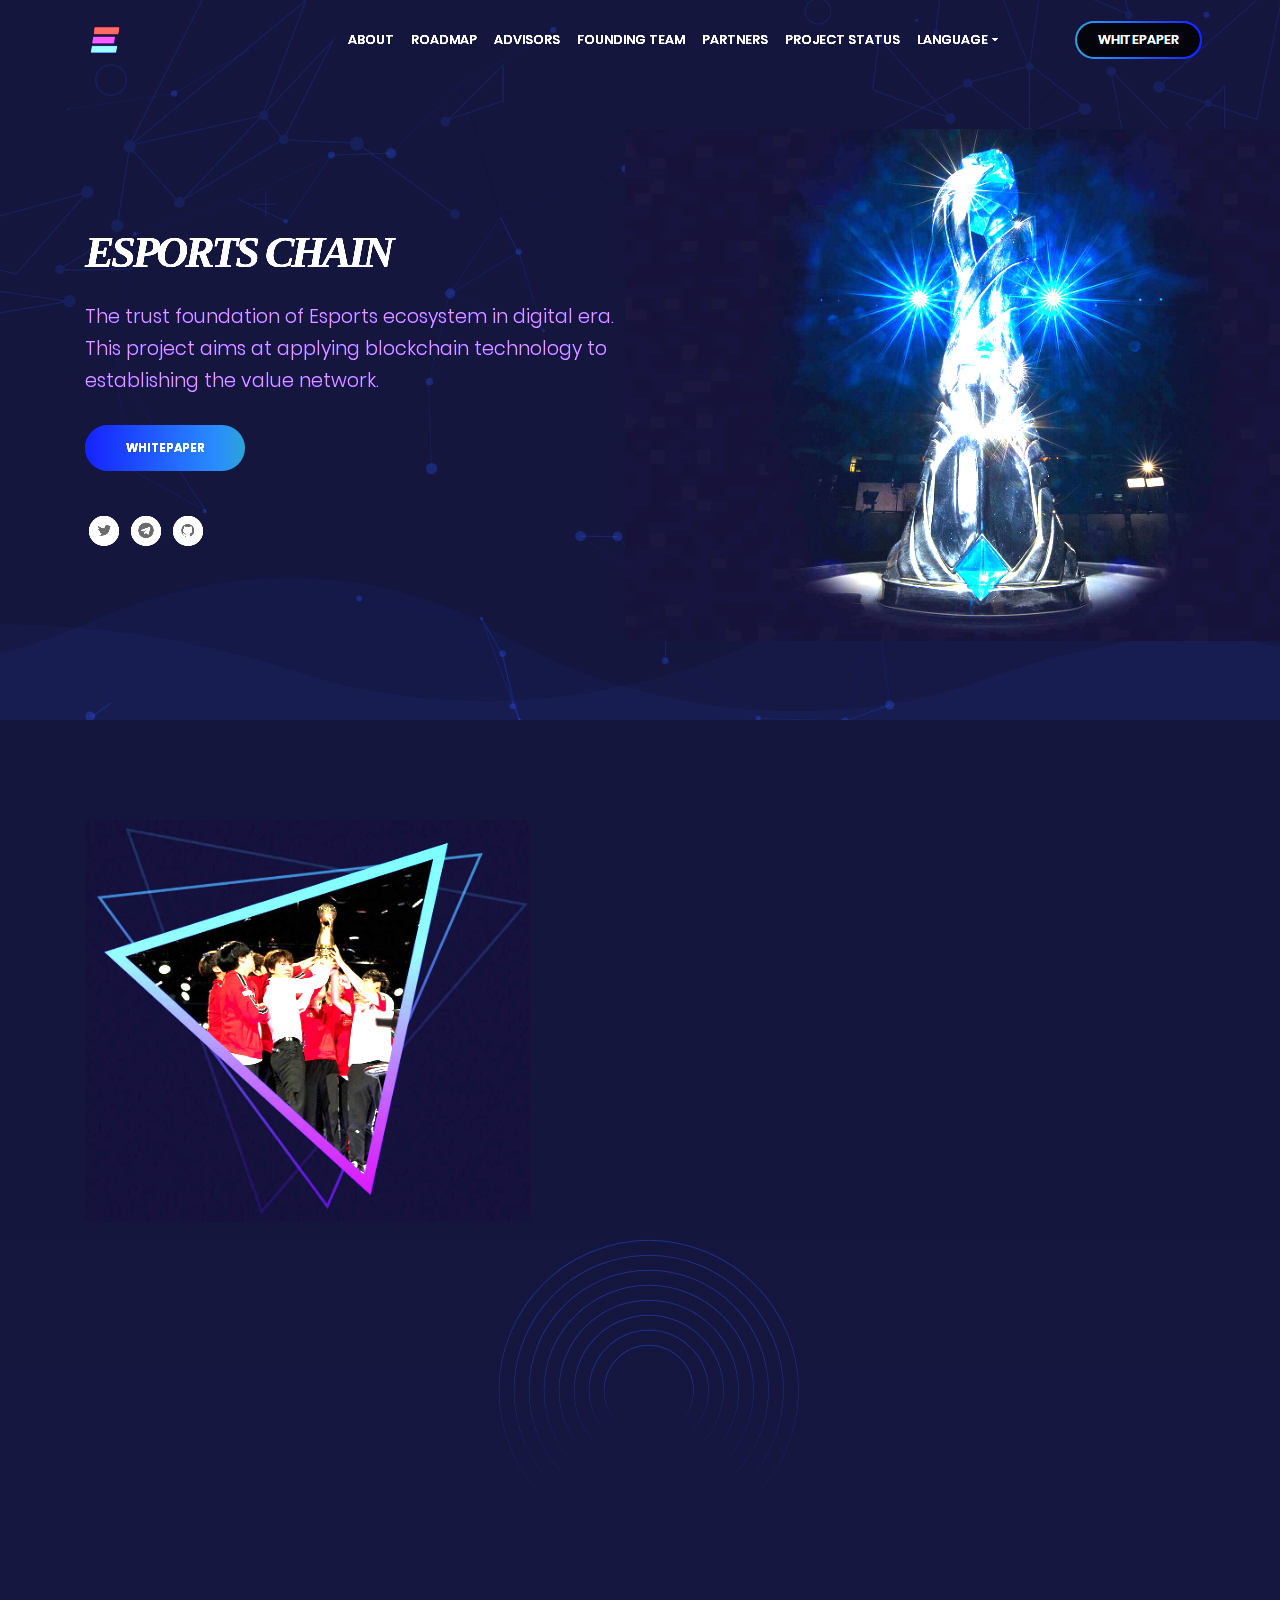
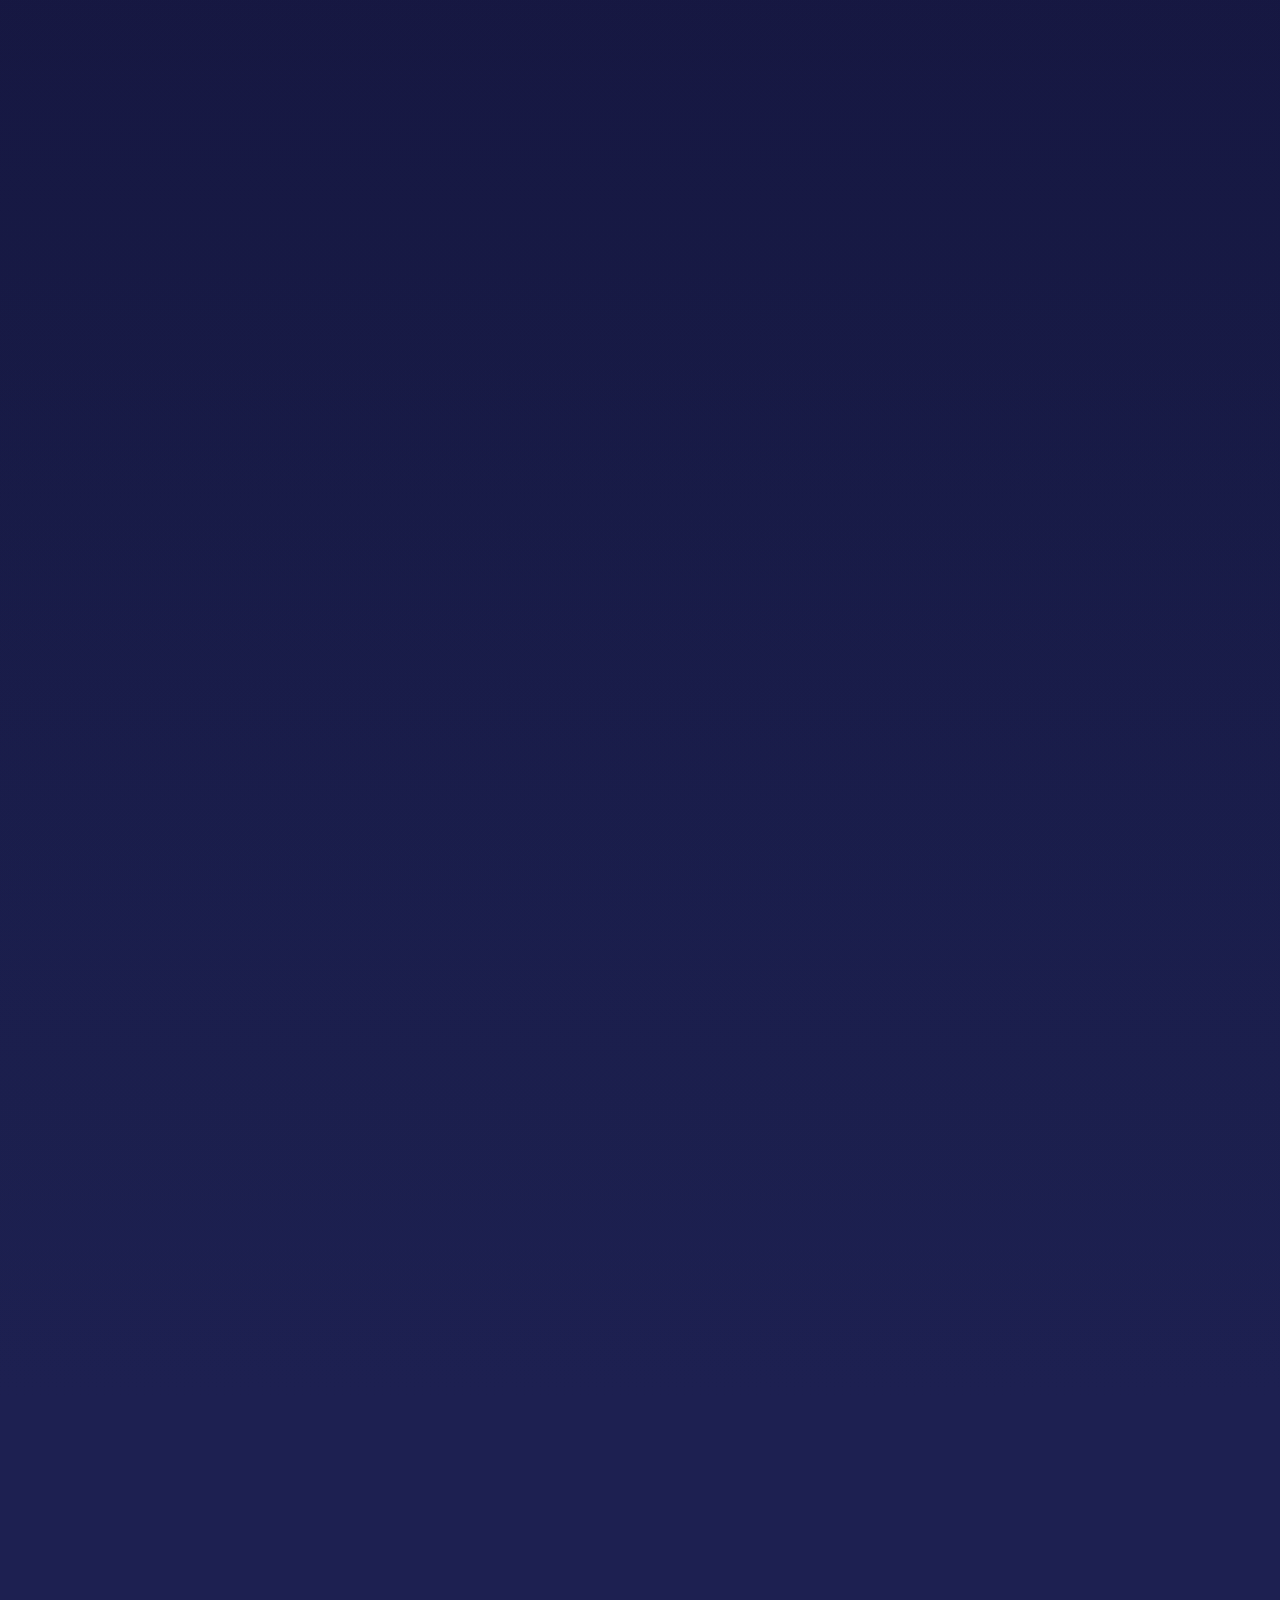
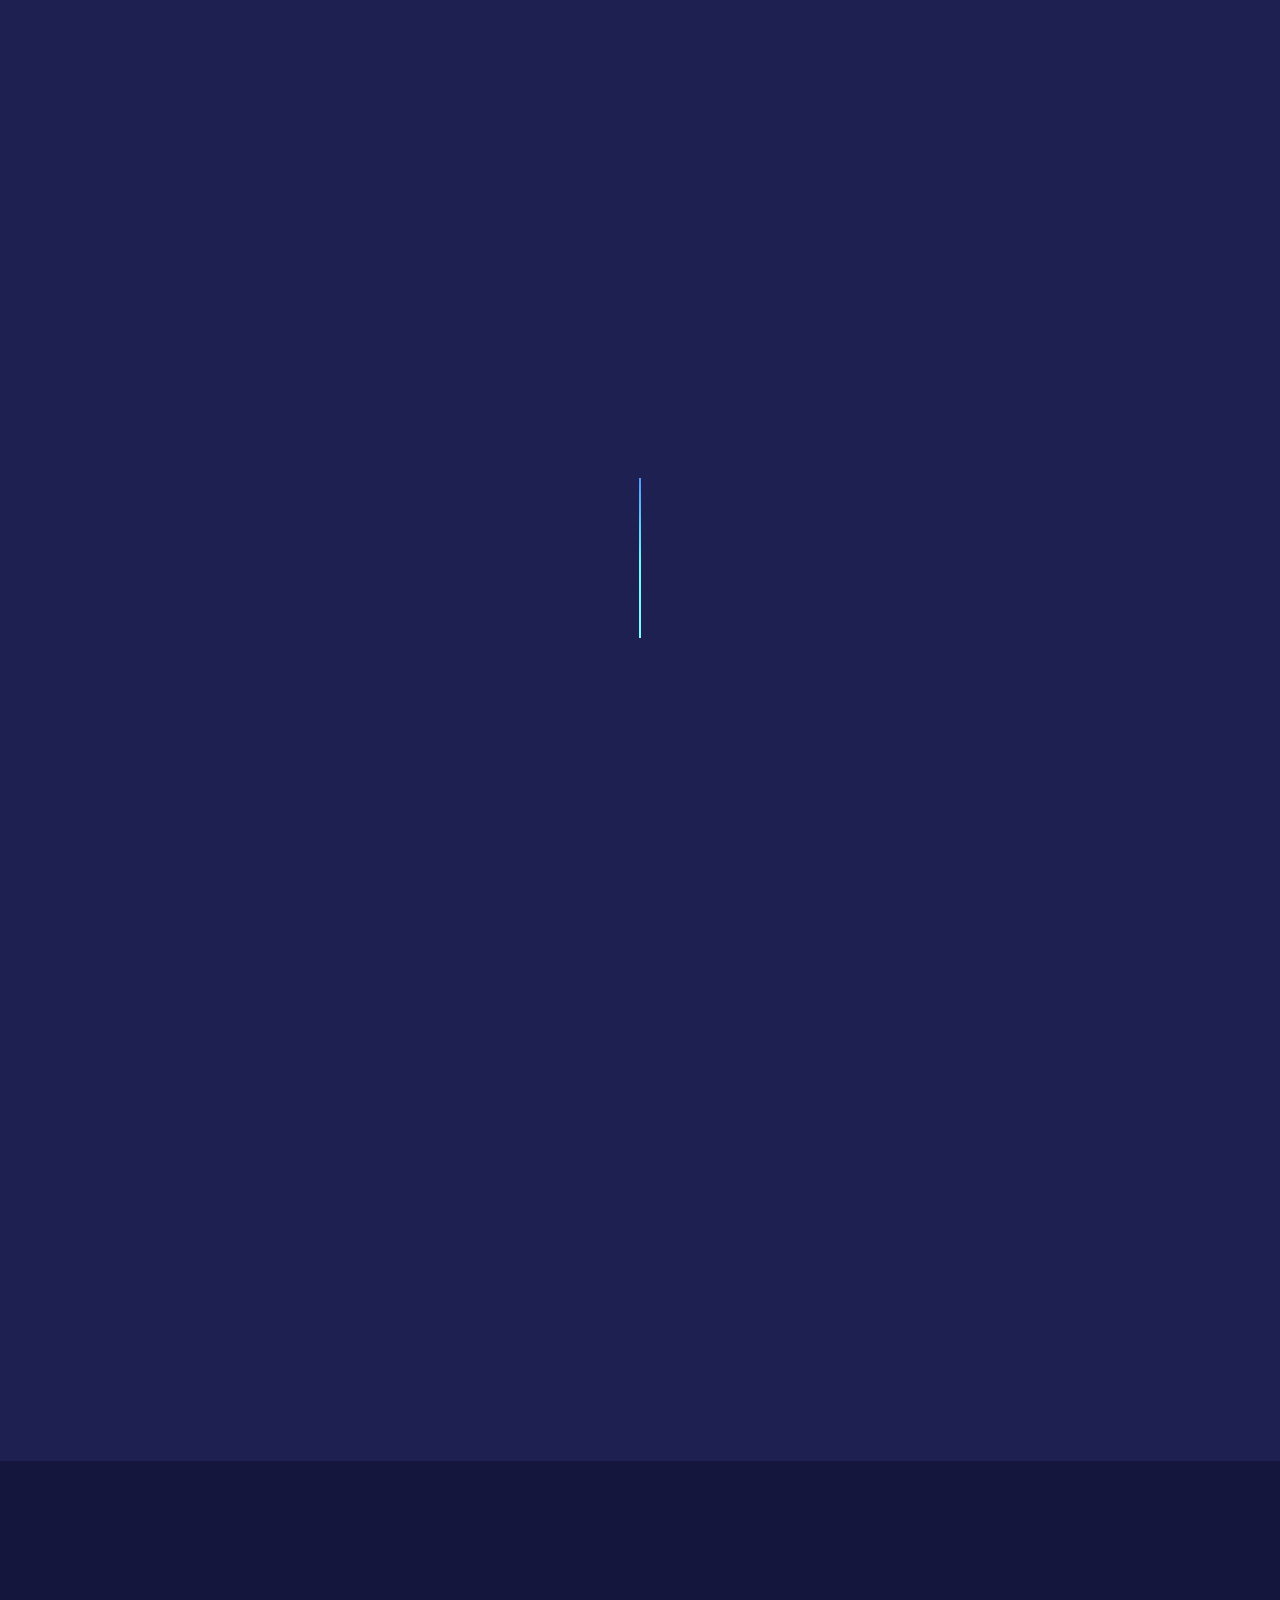
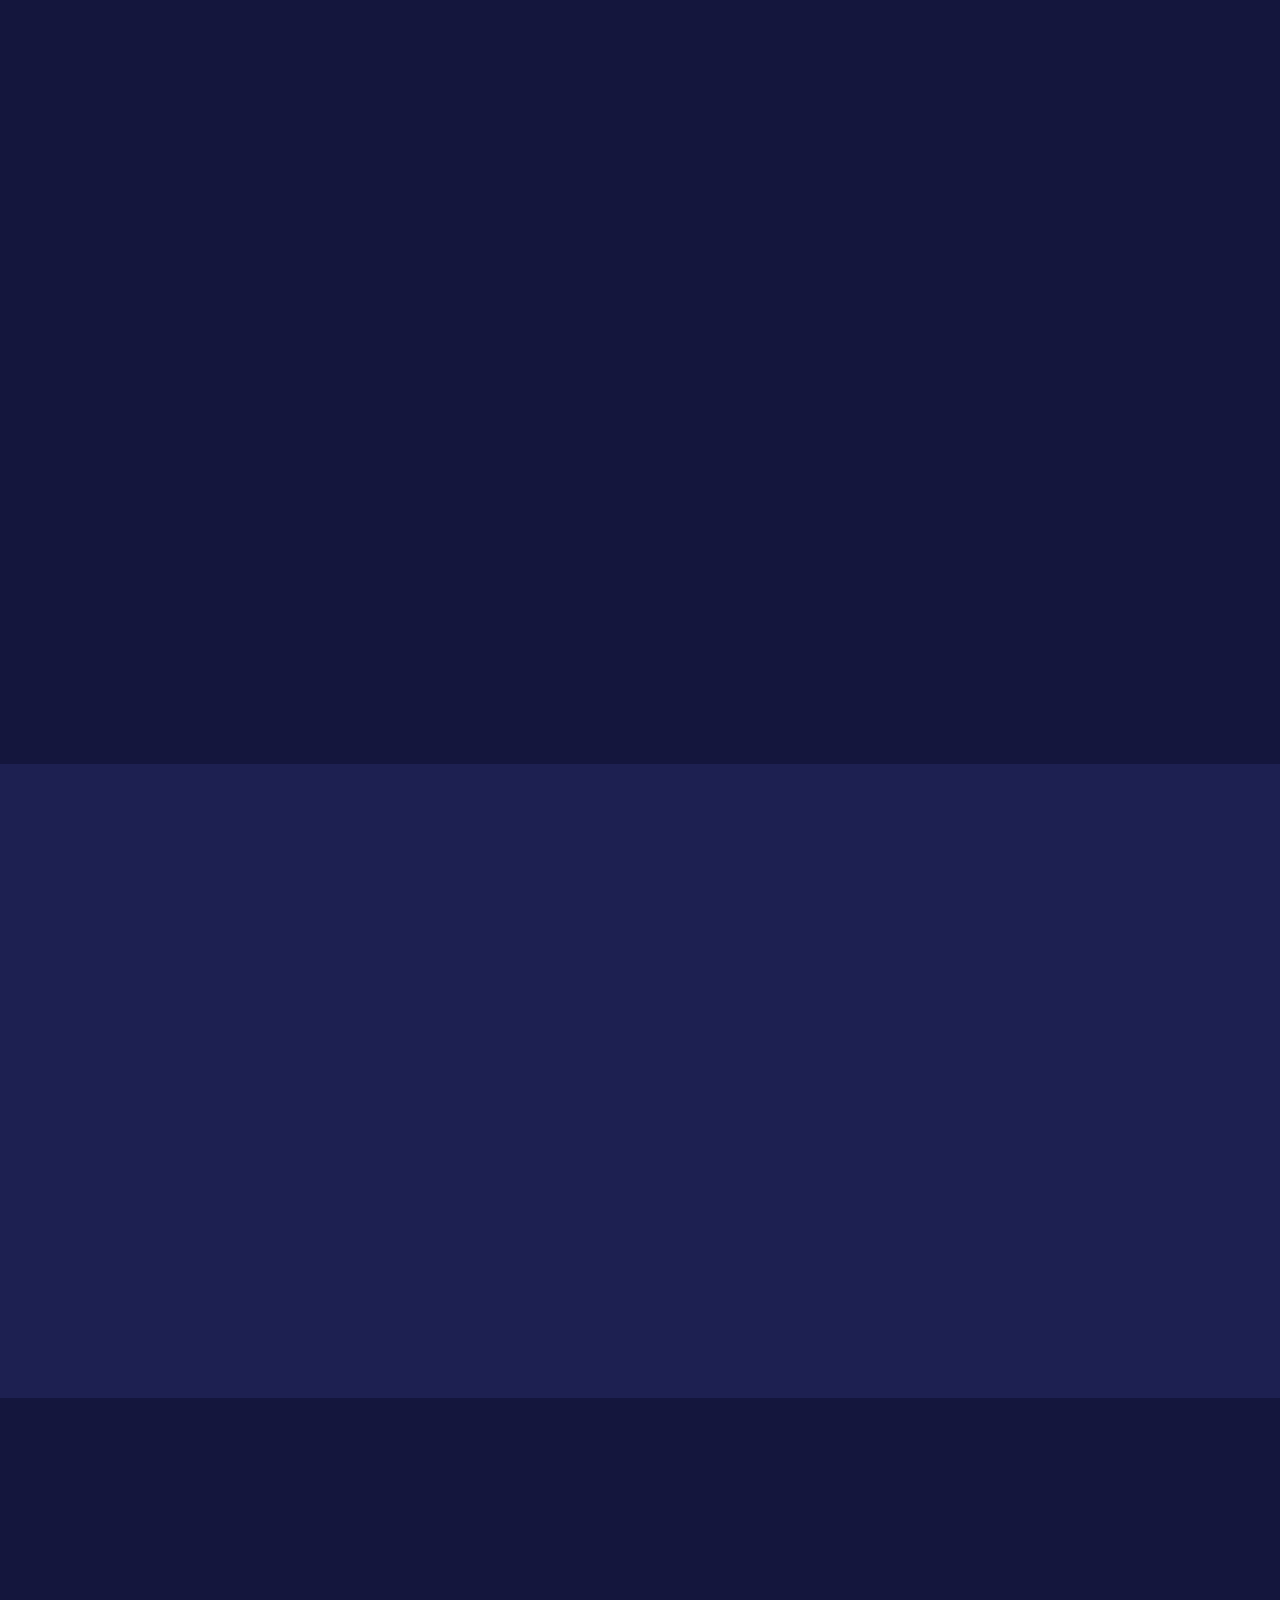
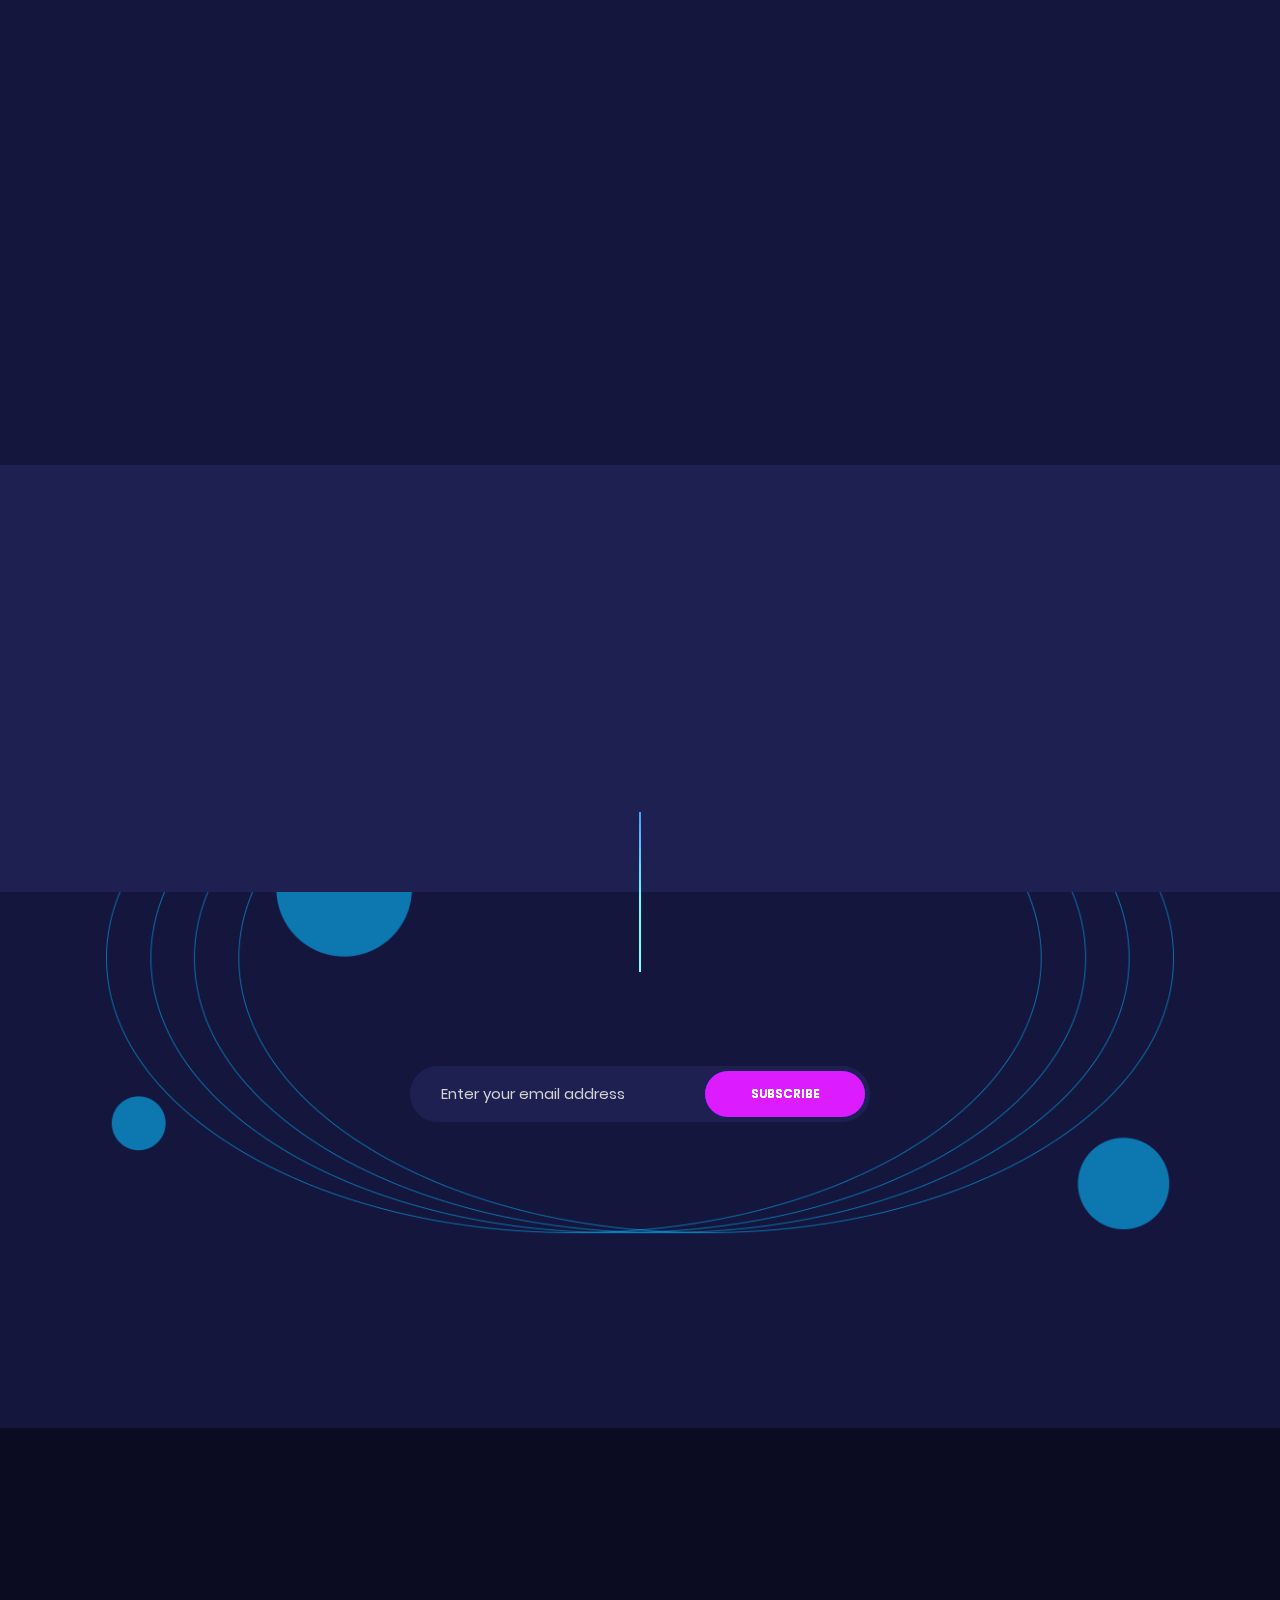
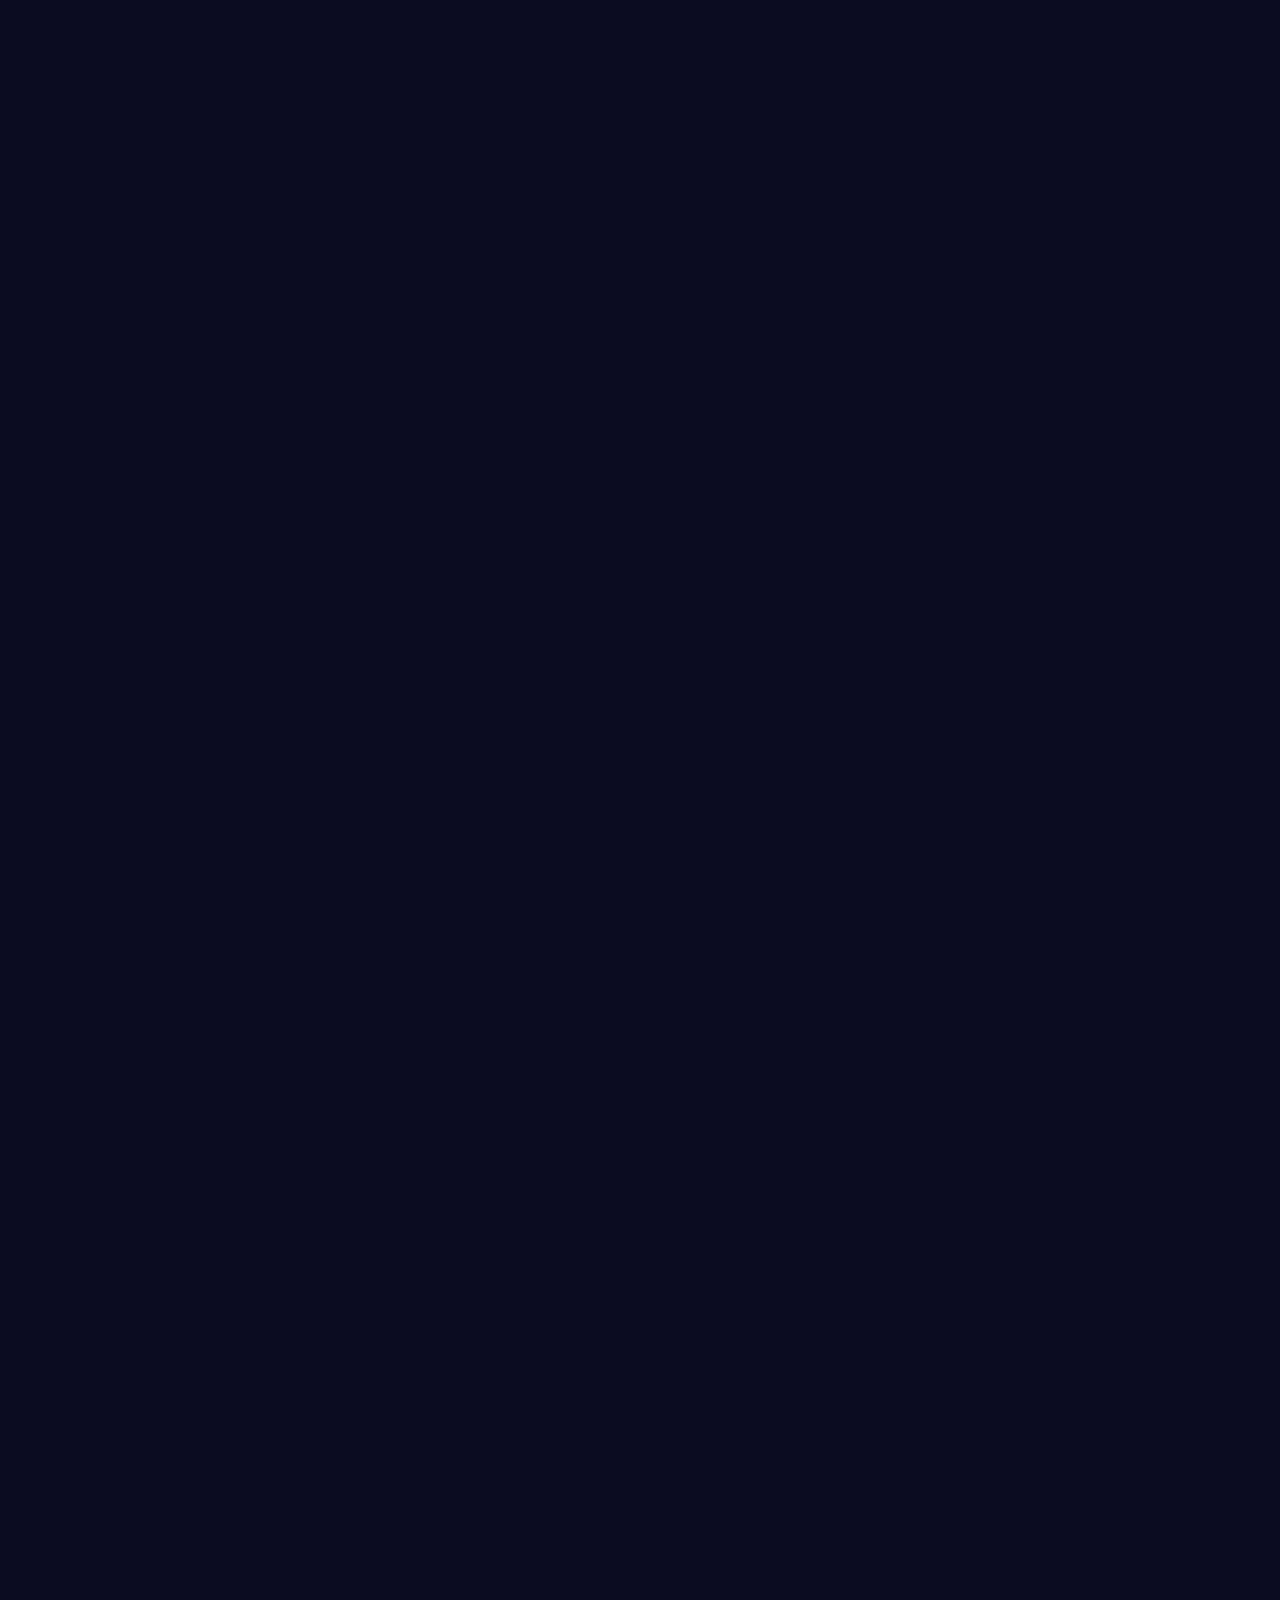
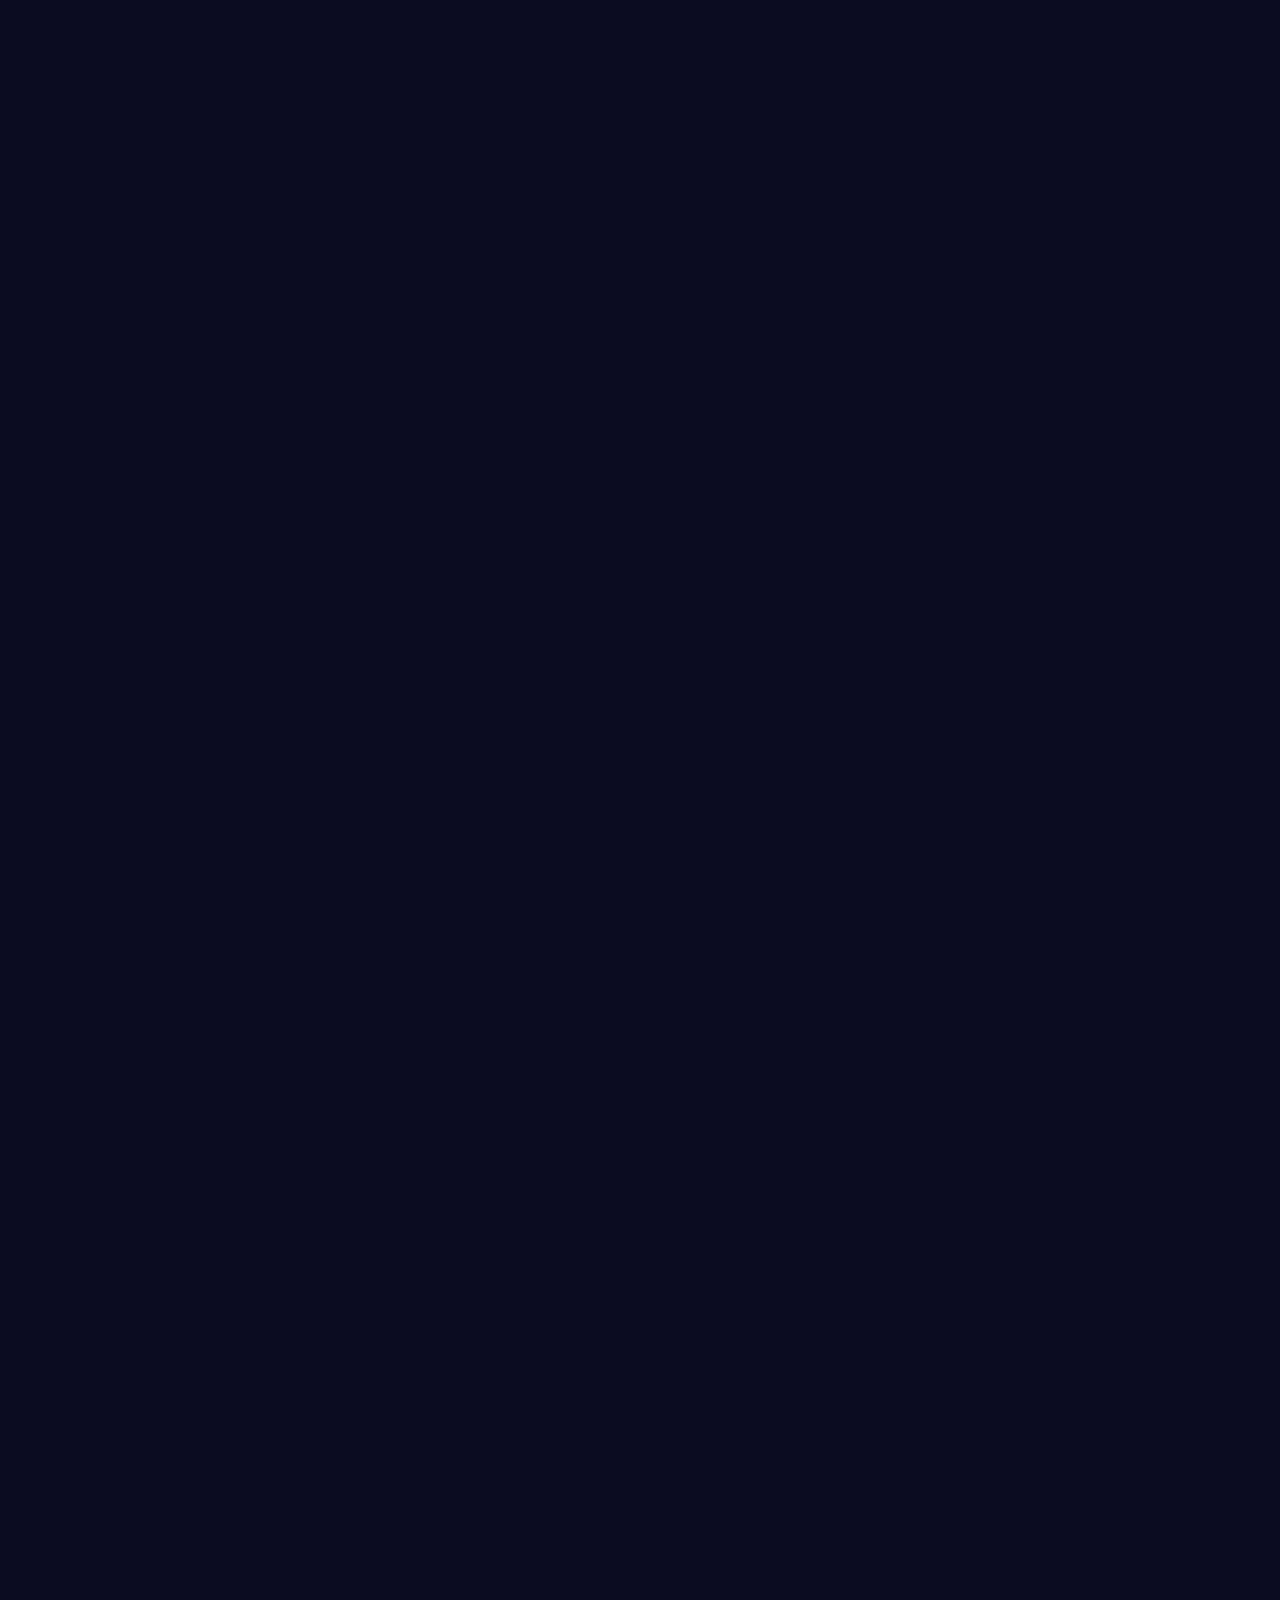
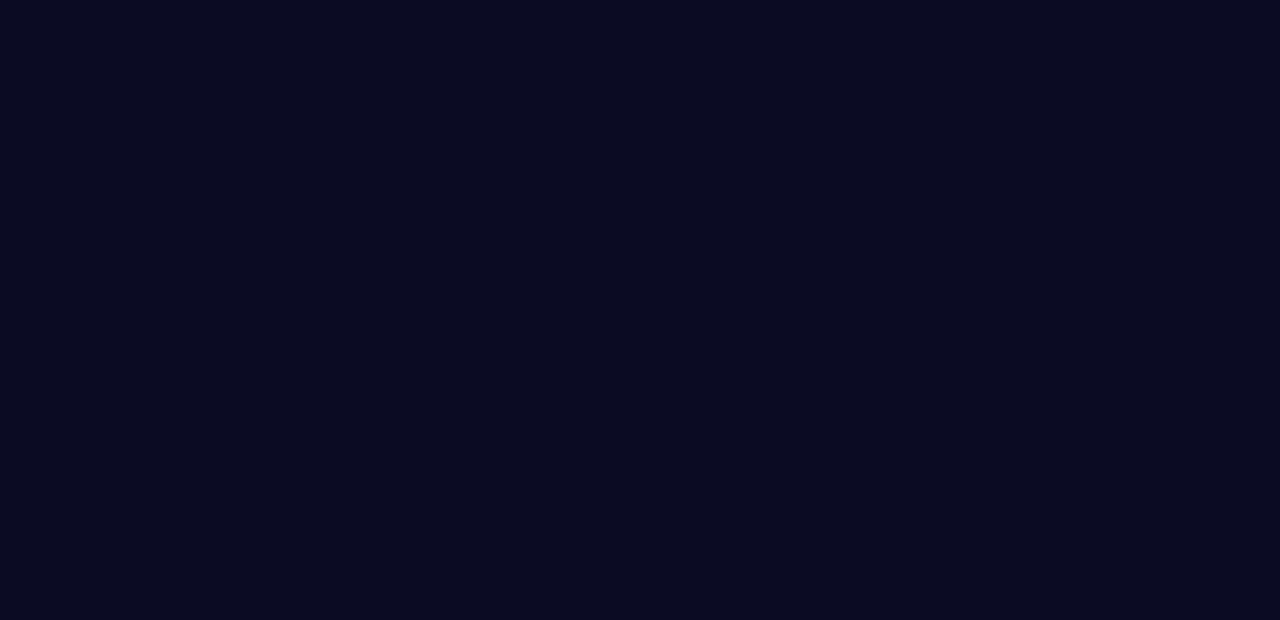
==== commit f5f3e360: "css版本号" ====
--- a/web/index.html
+++ b/web/index.html
@@ -12,7 +12,7 @@
 	<!-- Vendor Bundle CSS -->
 	<link rel="stylesheet" href="assets/css/vendor.bundle.css">
 	<!-- Custom styles for this template -->
-	<link rel="stylesheet" href="assets/css/style.css?ver=1.0">
+	<link rel="stylesheet" href="assets/css/style.css?ver=1.1">
 	<link rel="stylesheet" href="assets/css/theme.css?ver=1.0">
 </head>
 <body class="theme-dark is-smooth-effect" data-spy="scroll" data-target="#mainnav" data-offset="80">
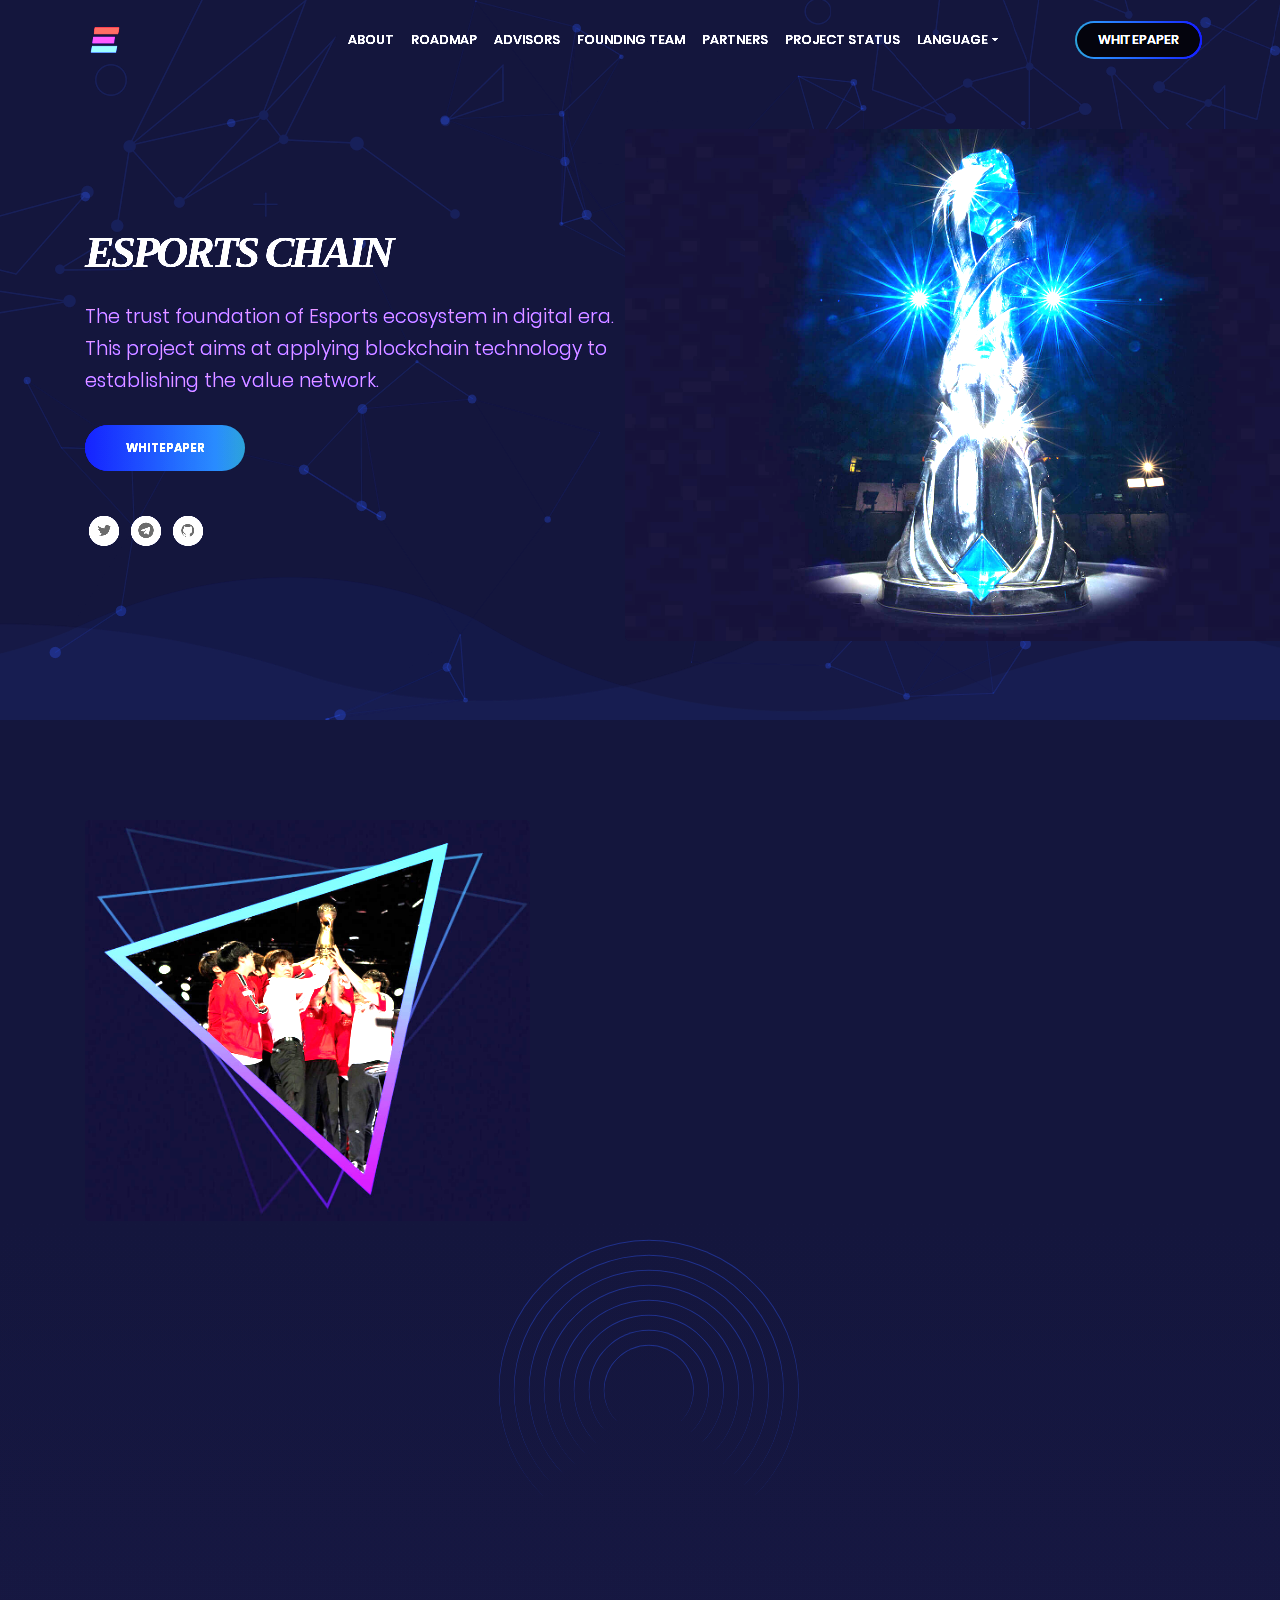
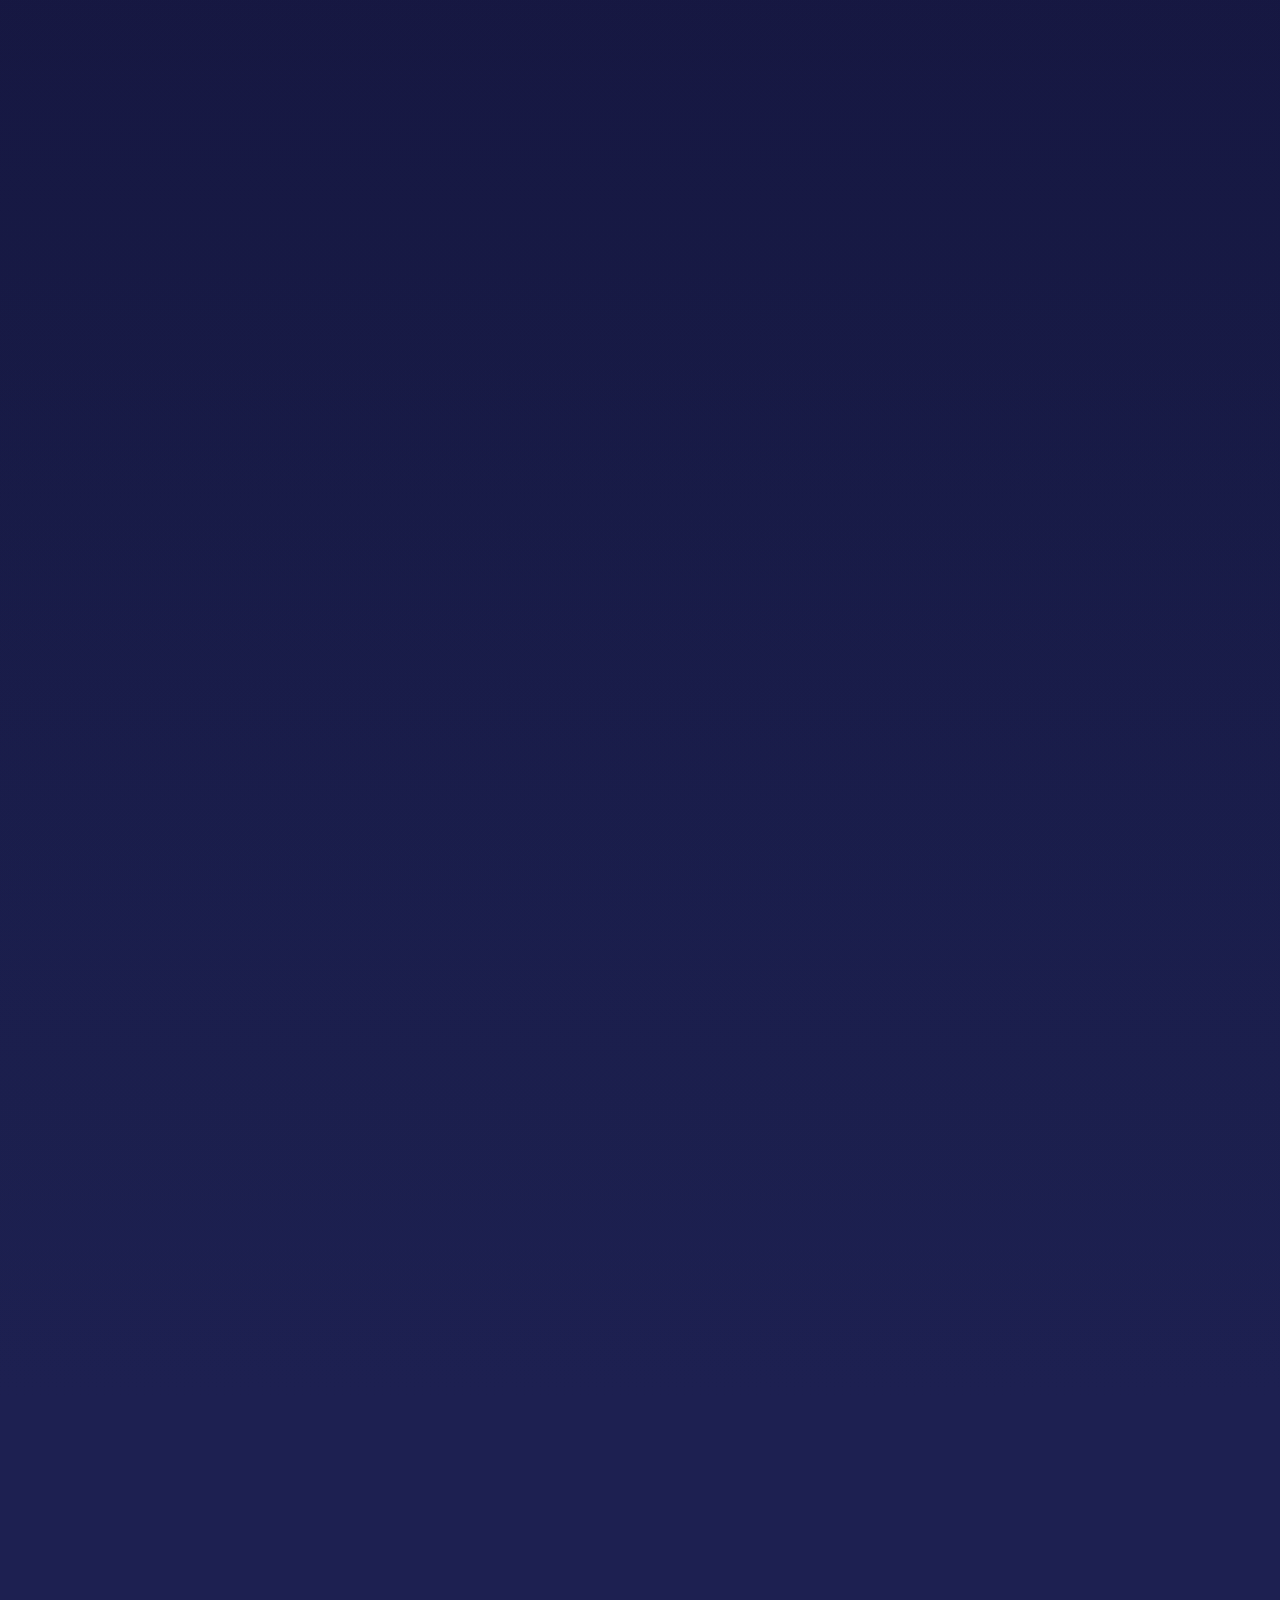
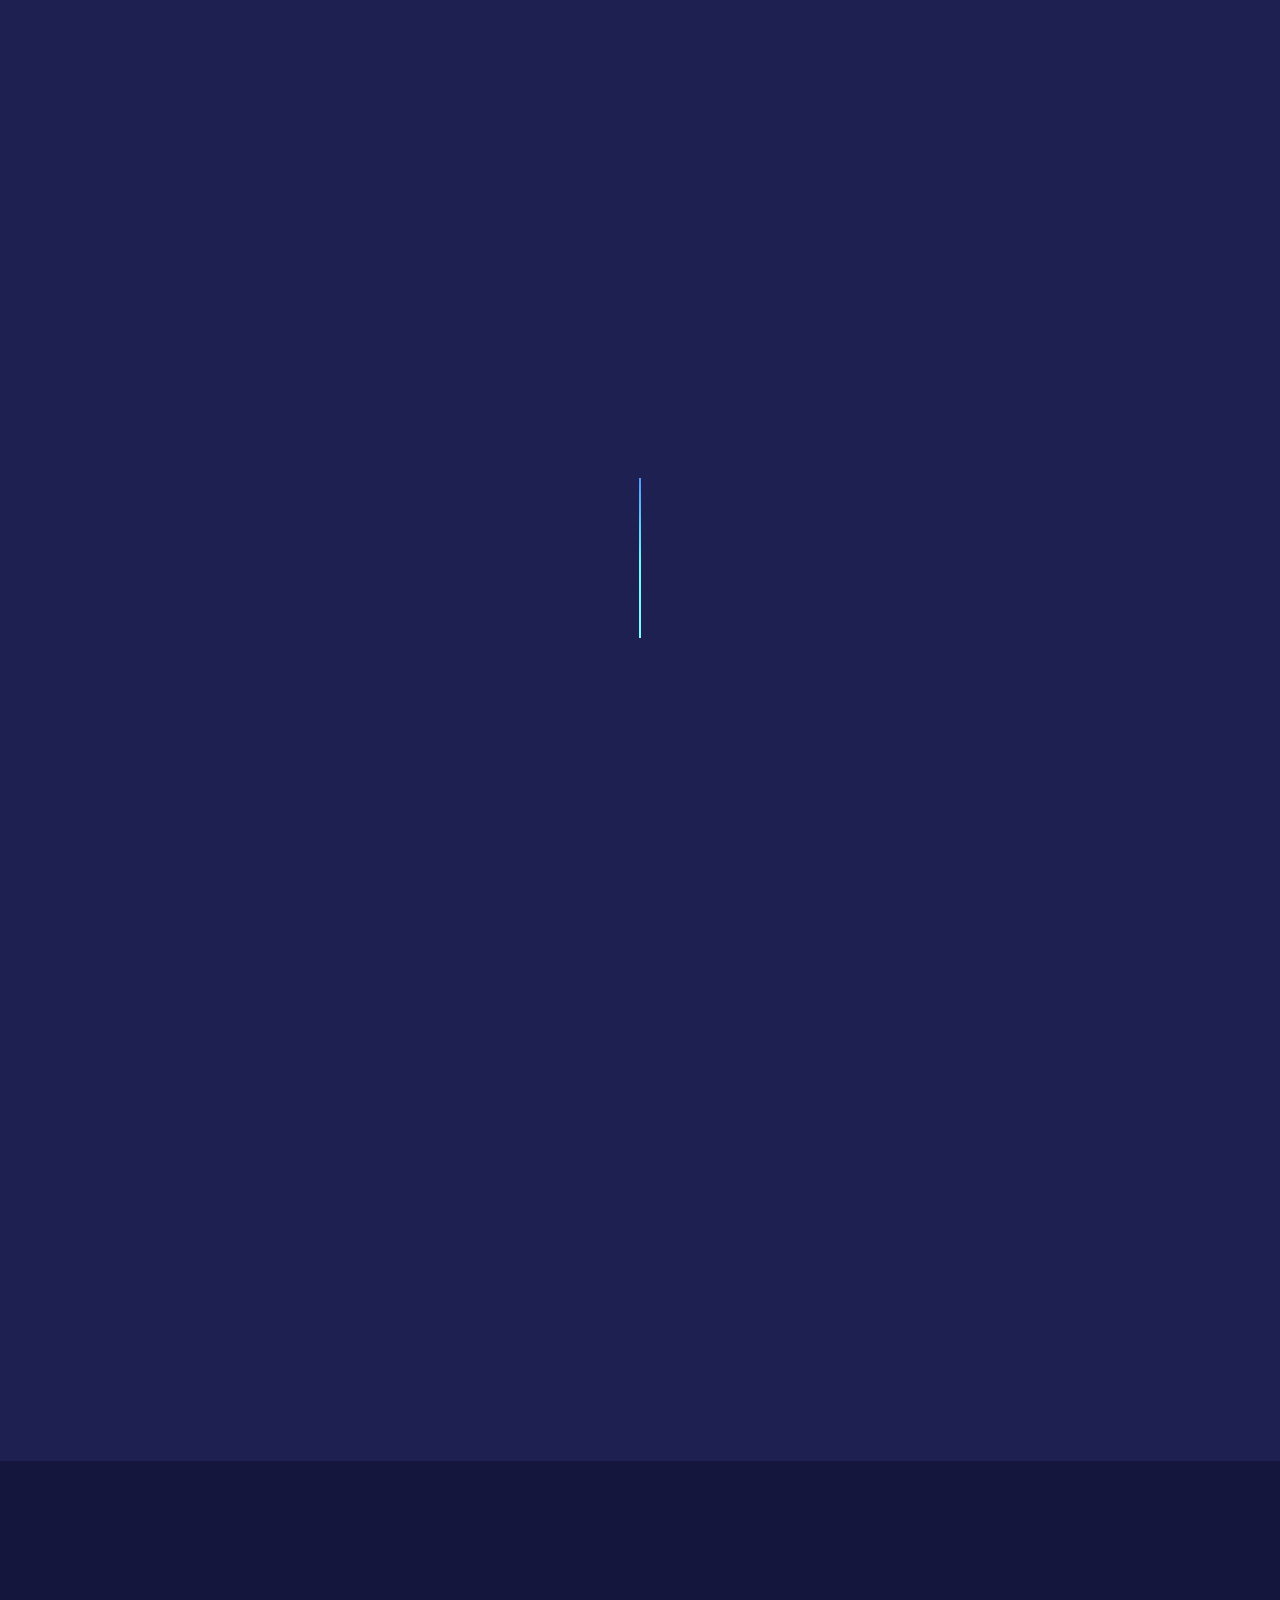
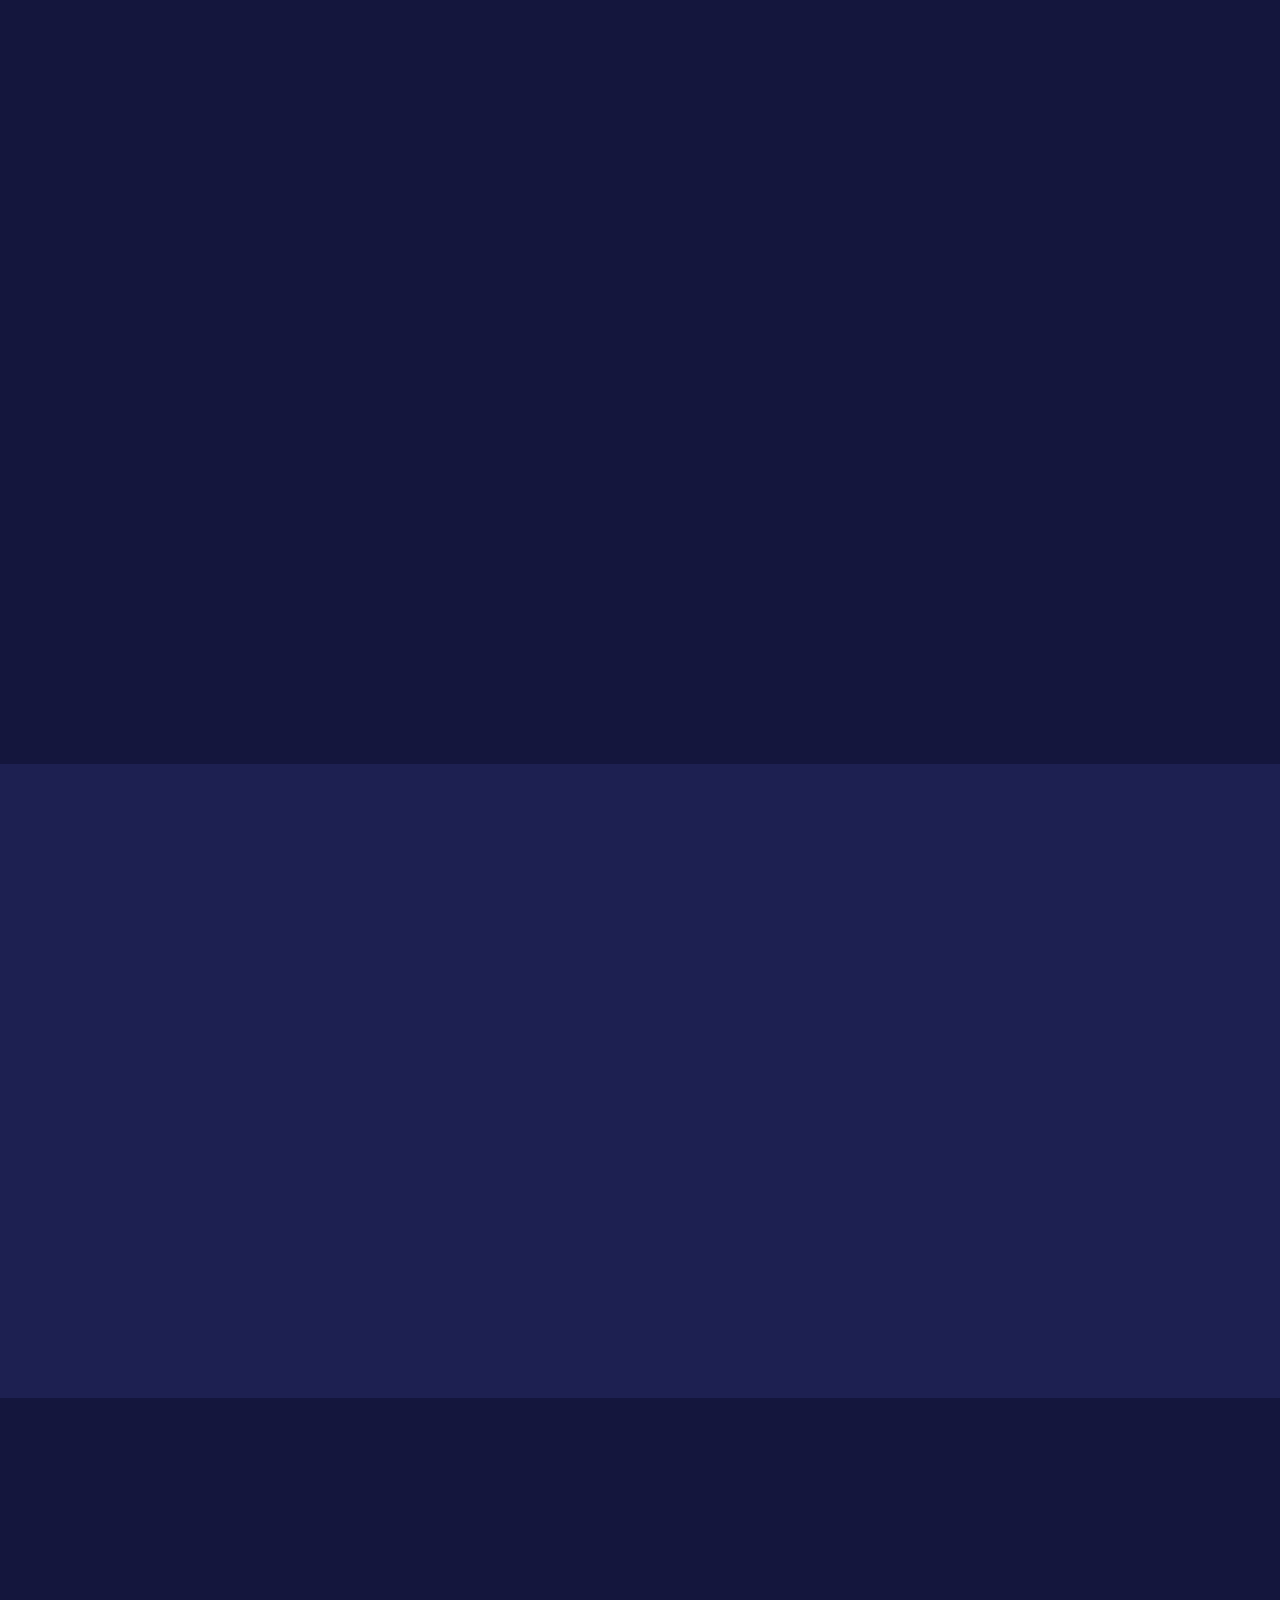
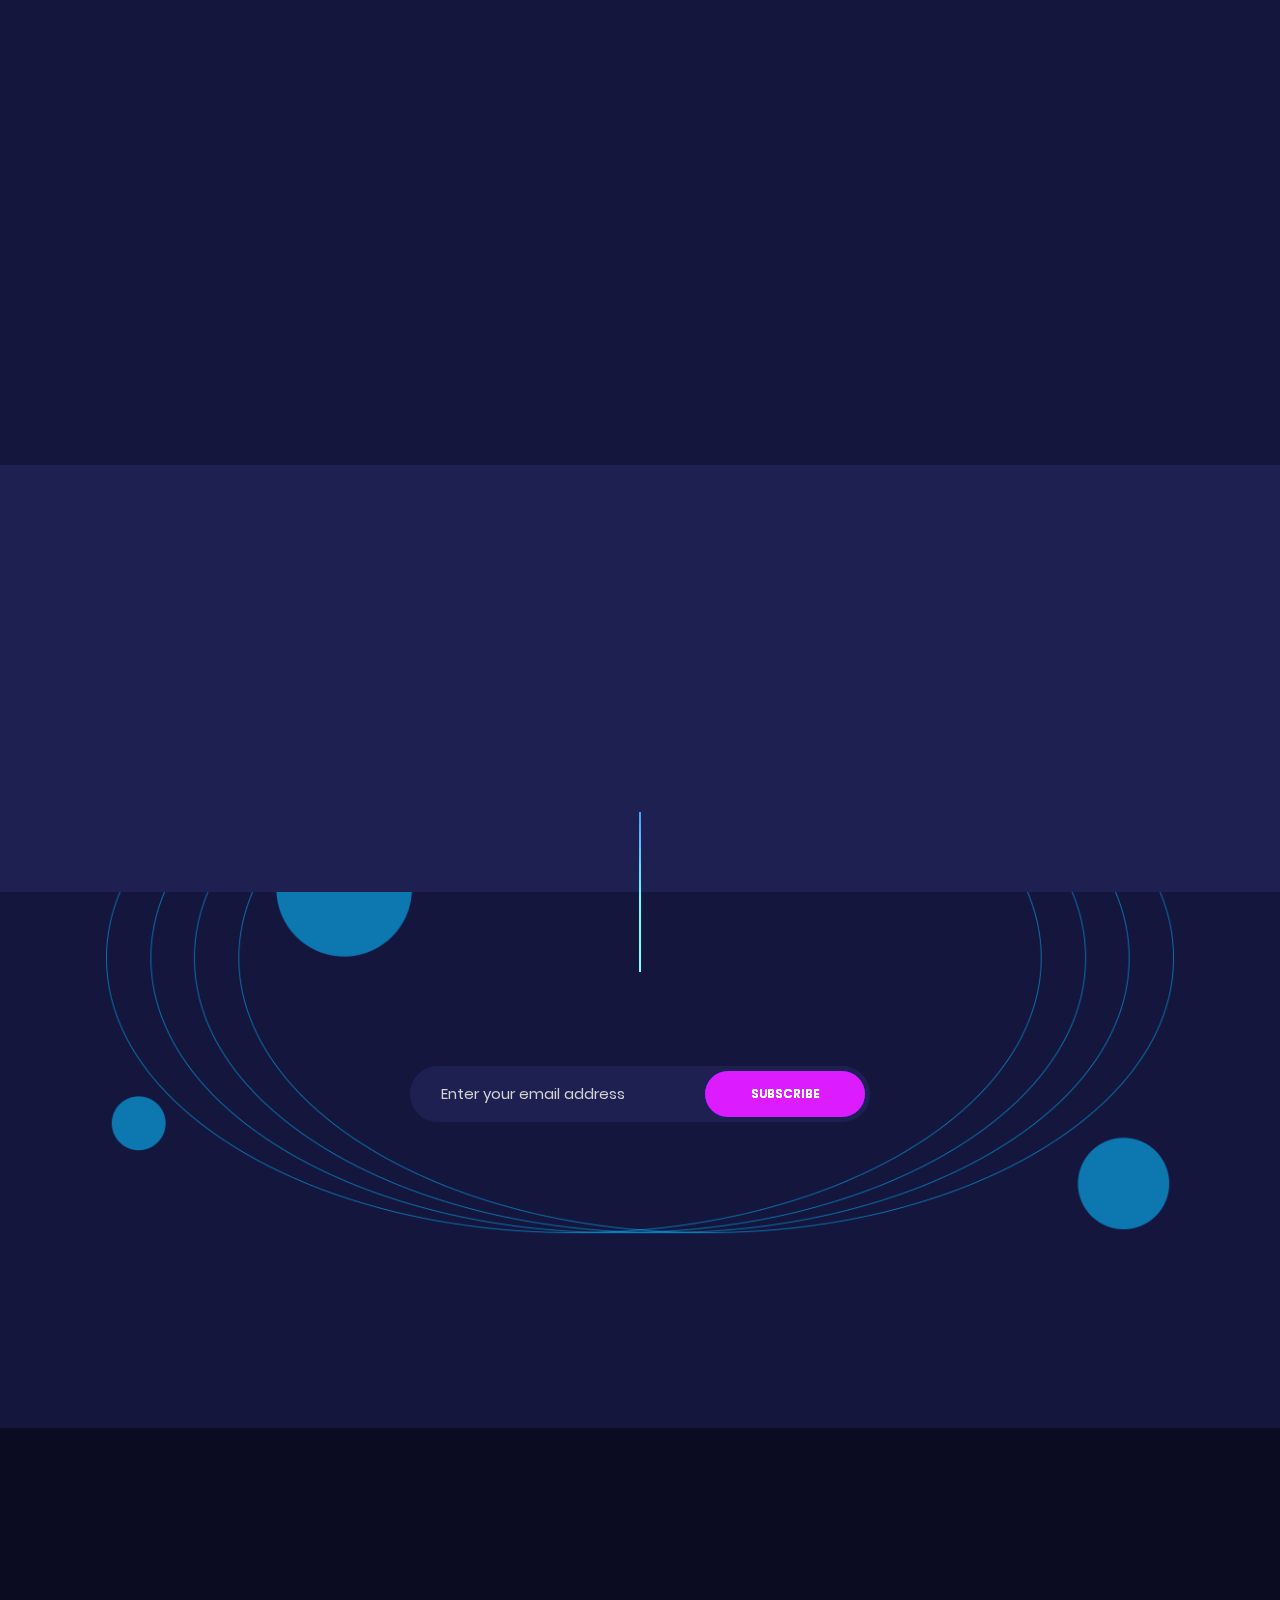
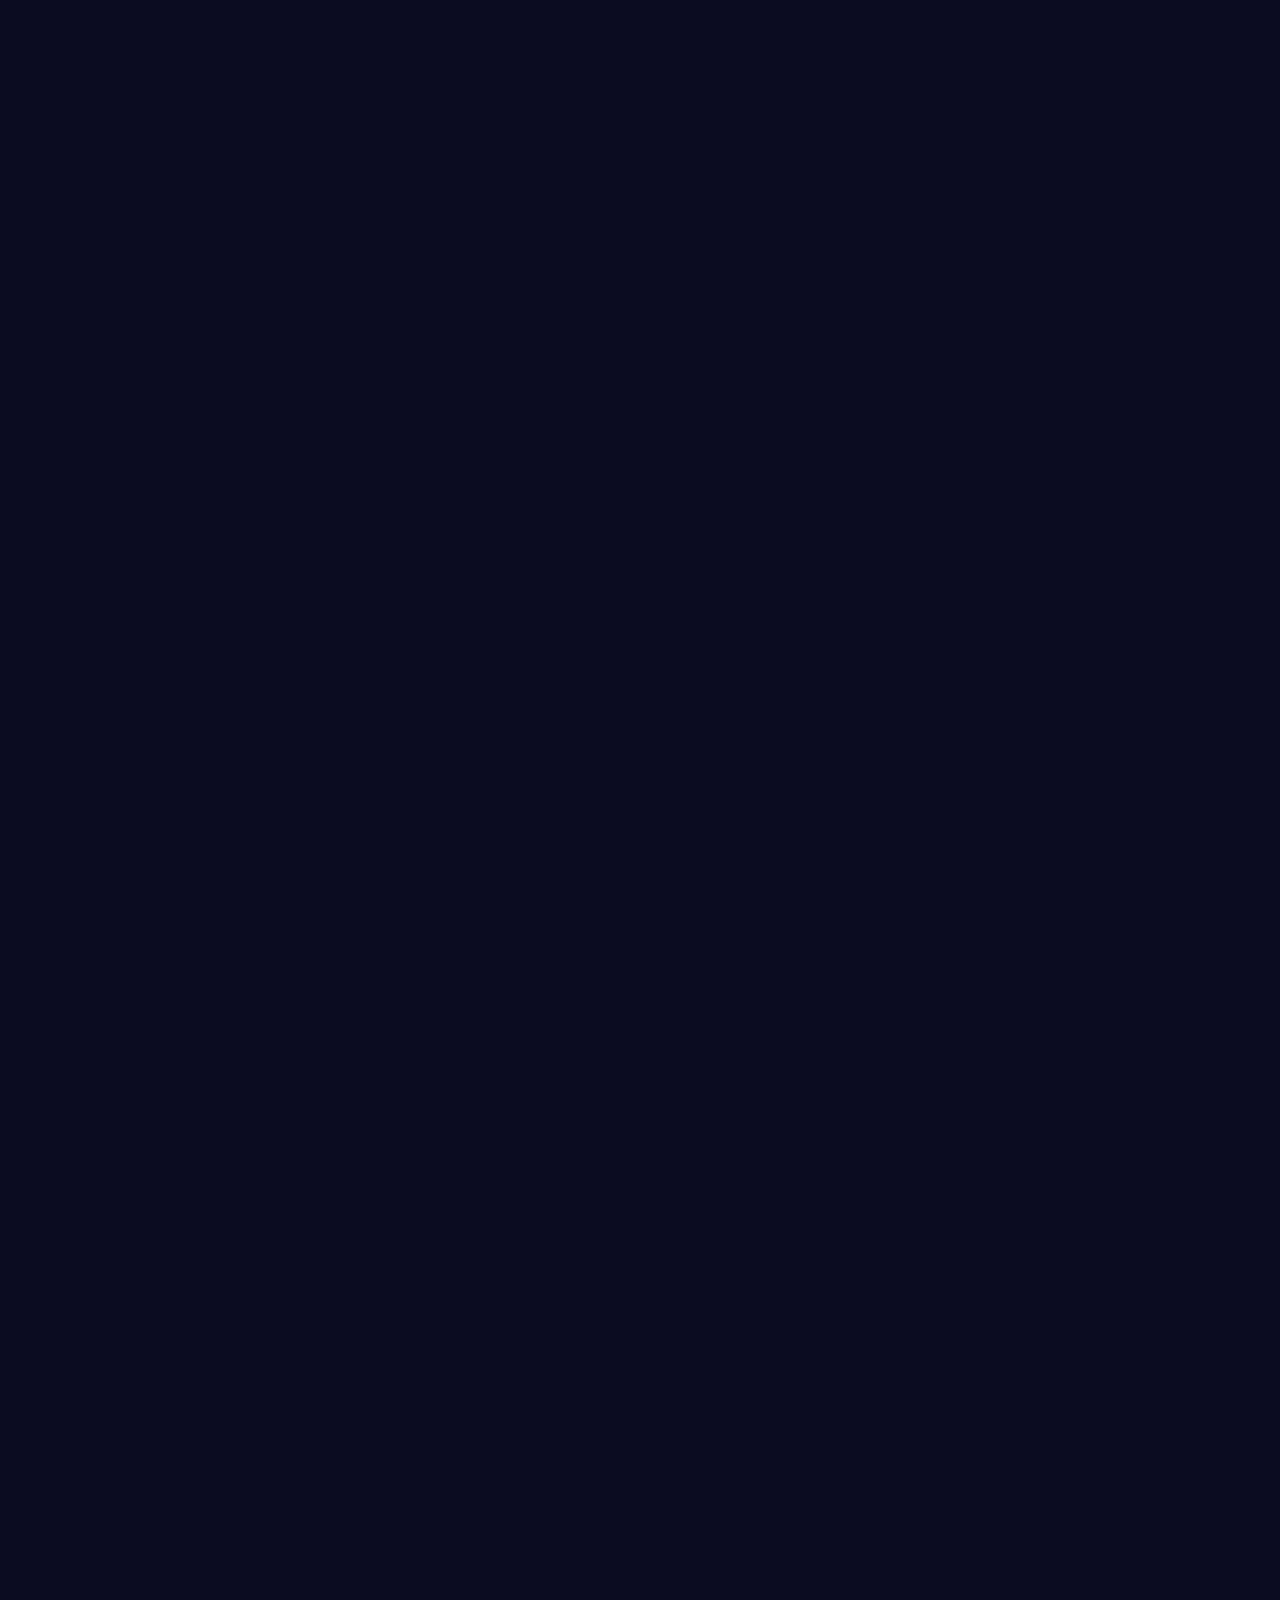
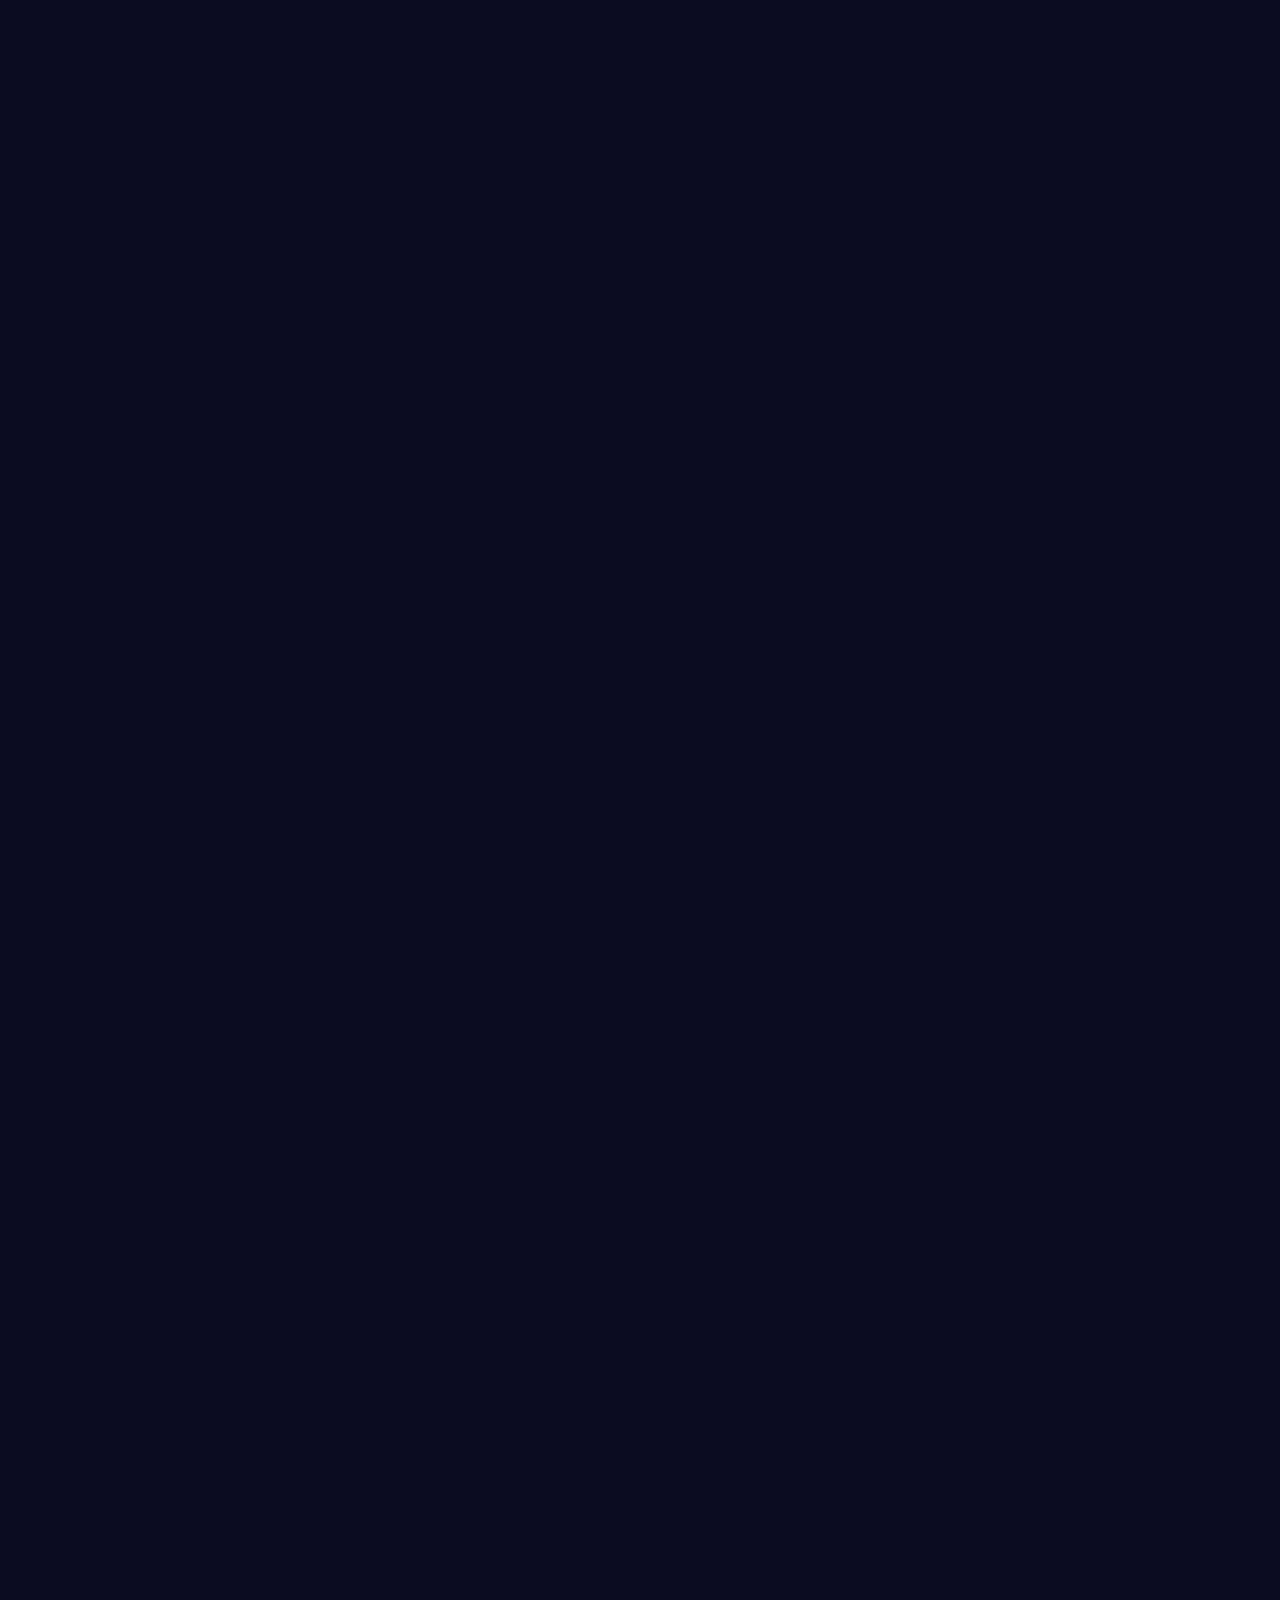
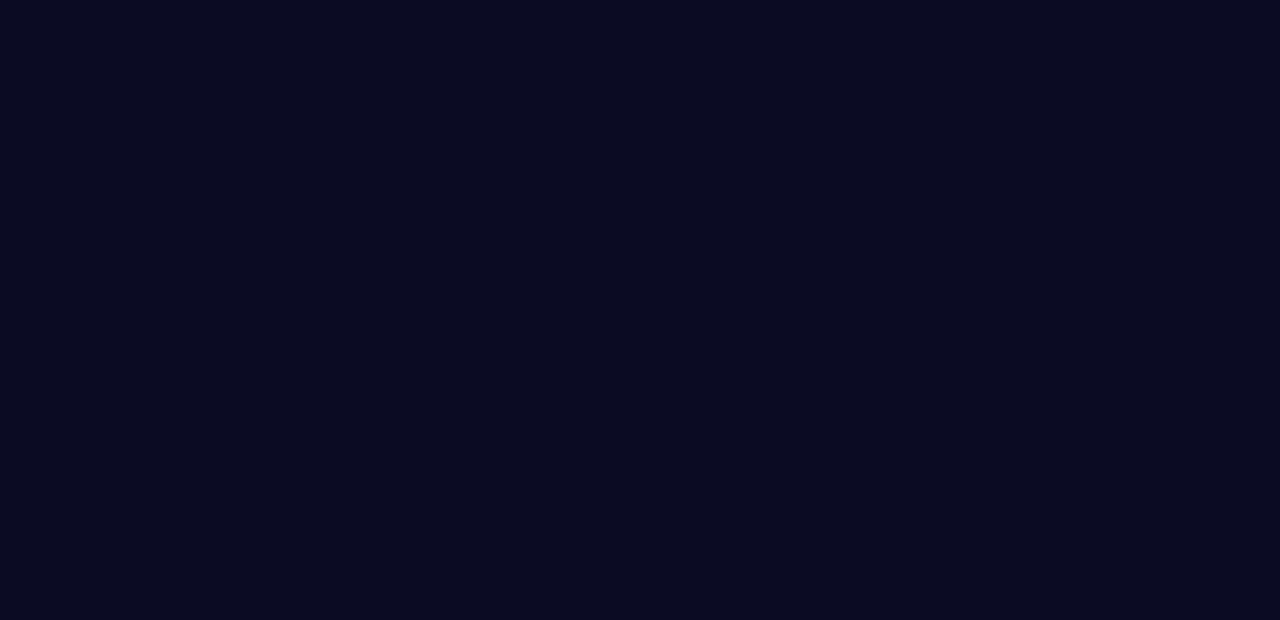
==== commit 7d74cf19: "swap logo" ====
--- a/web/index.html
+++ b/web/index.html
@@ -533,7 +533,7 @@
 						</div>
 						<div class="col-sm">
 							<div class="single-partner animated" data-animate="fadeInUp" data-delay=".2">
-								<img src="images/Partner8.jpg" alt="partner">
+								<a href="https://www.feixiaohao.com/" target="_blank" ><img src="images/Partner8.jpg" alt="partner"></a>
 							</div>
 						</div>
 						<div class="col-sm">
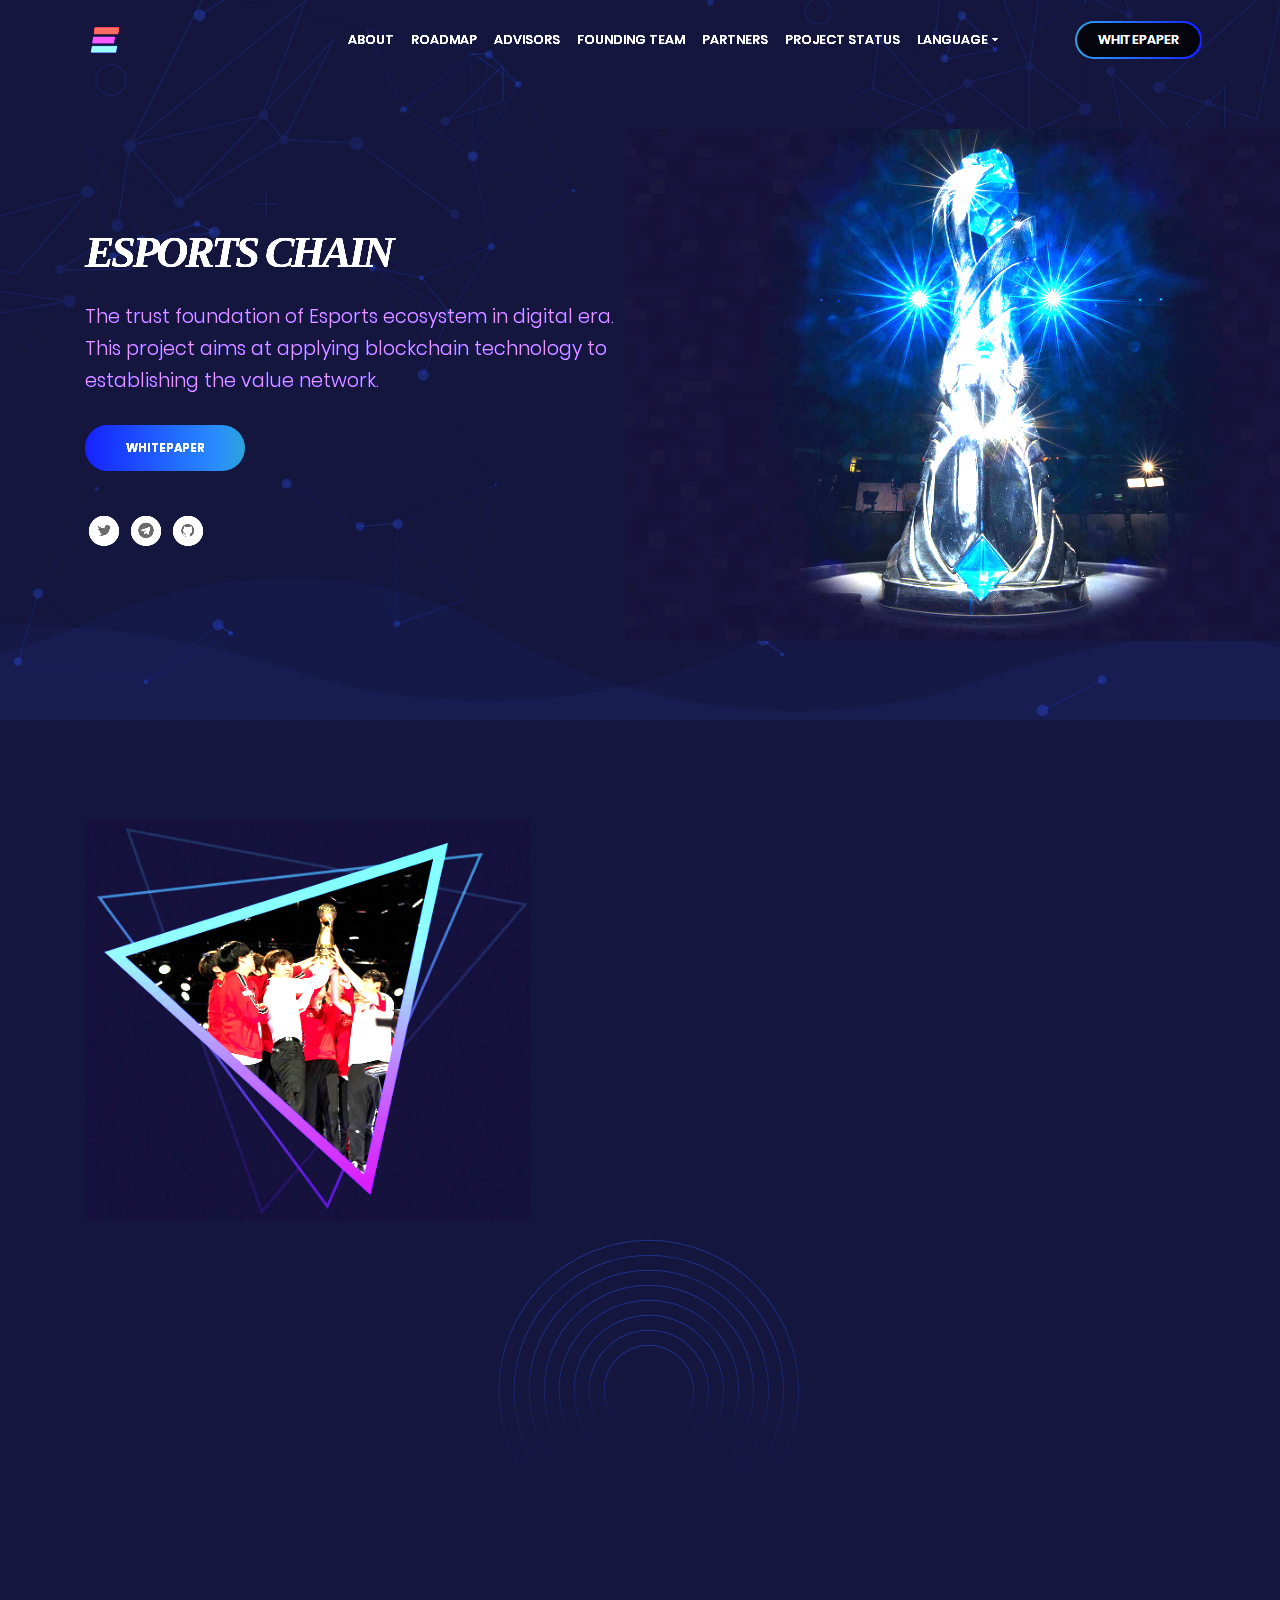
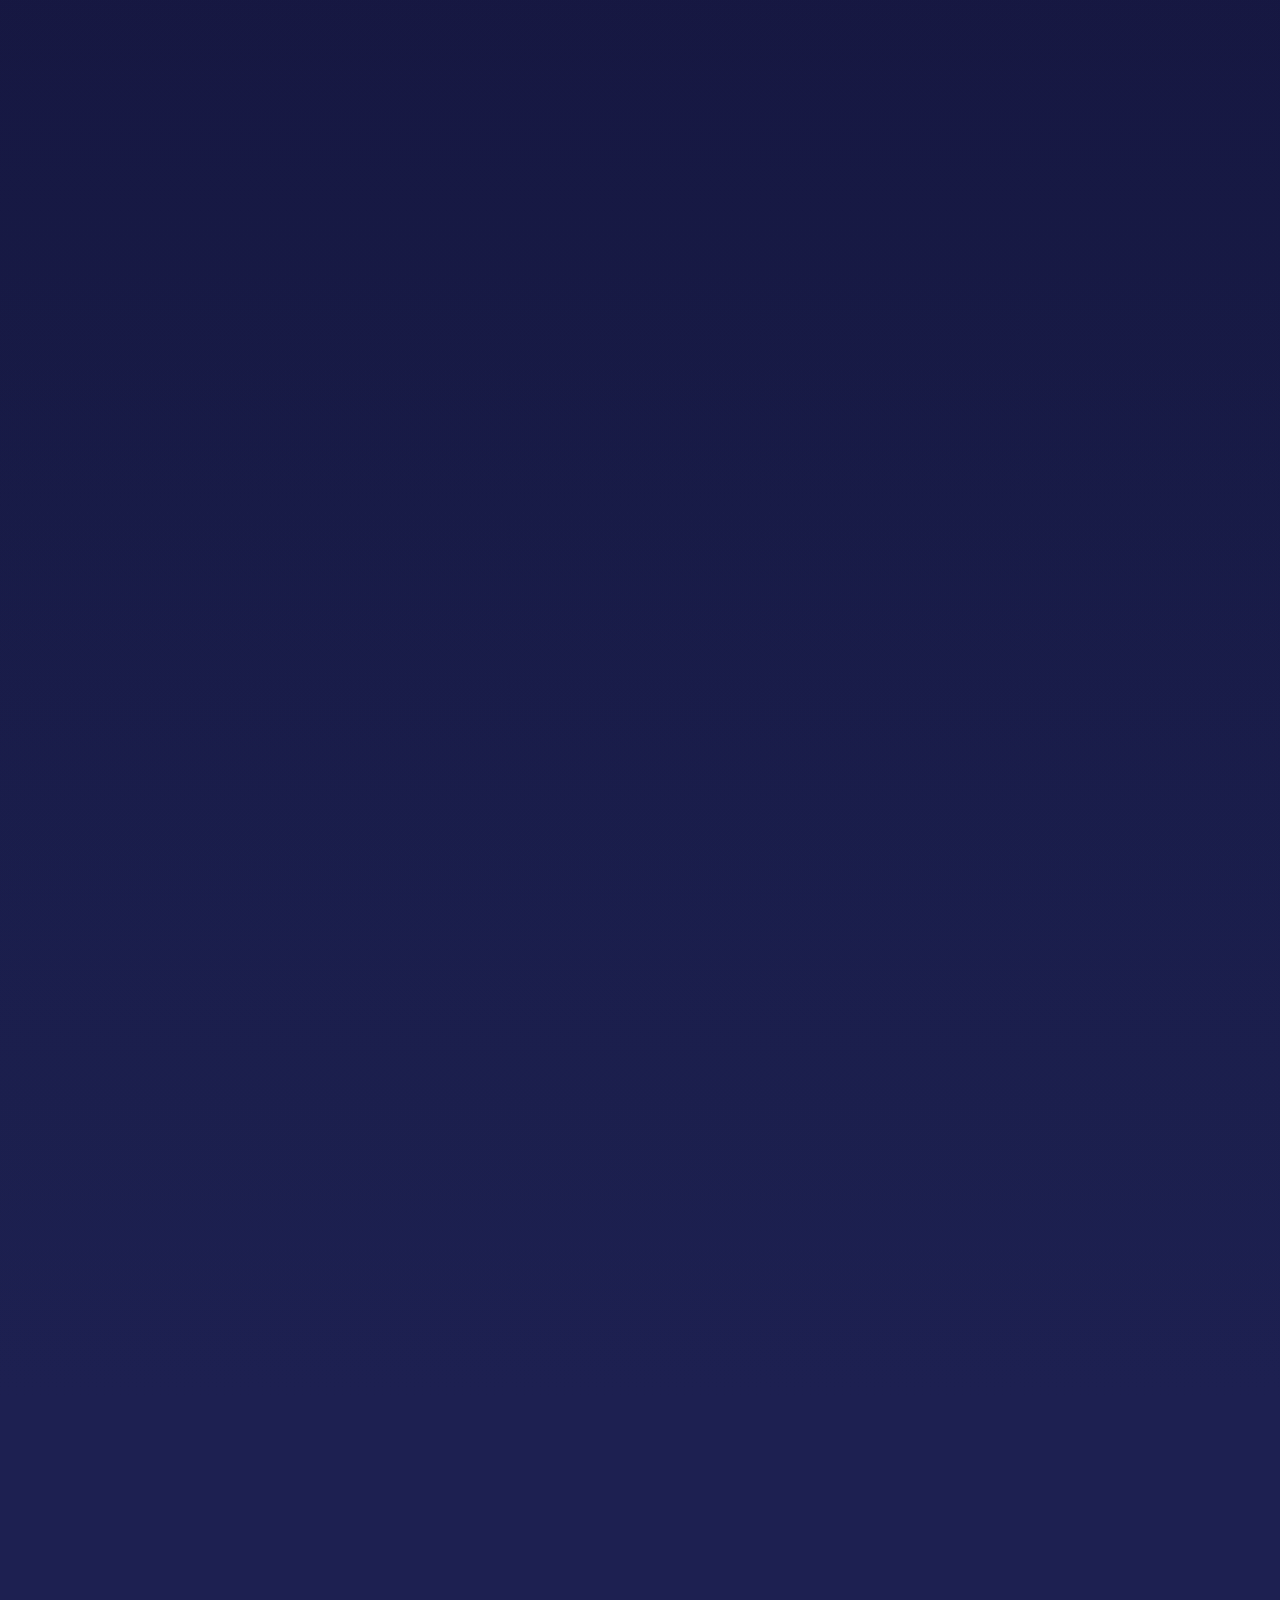
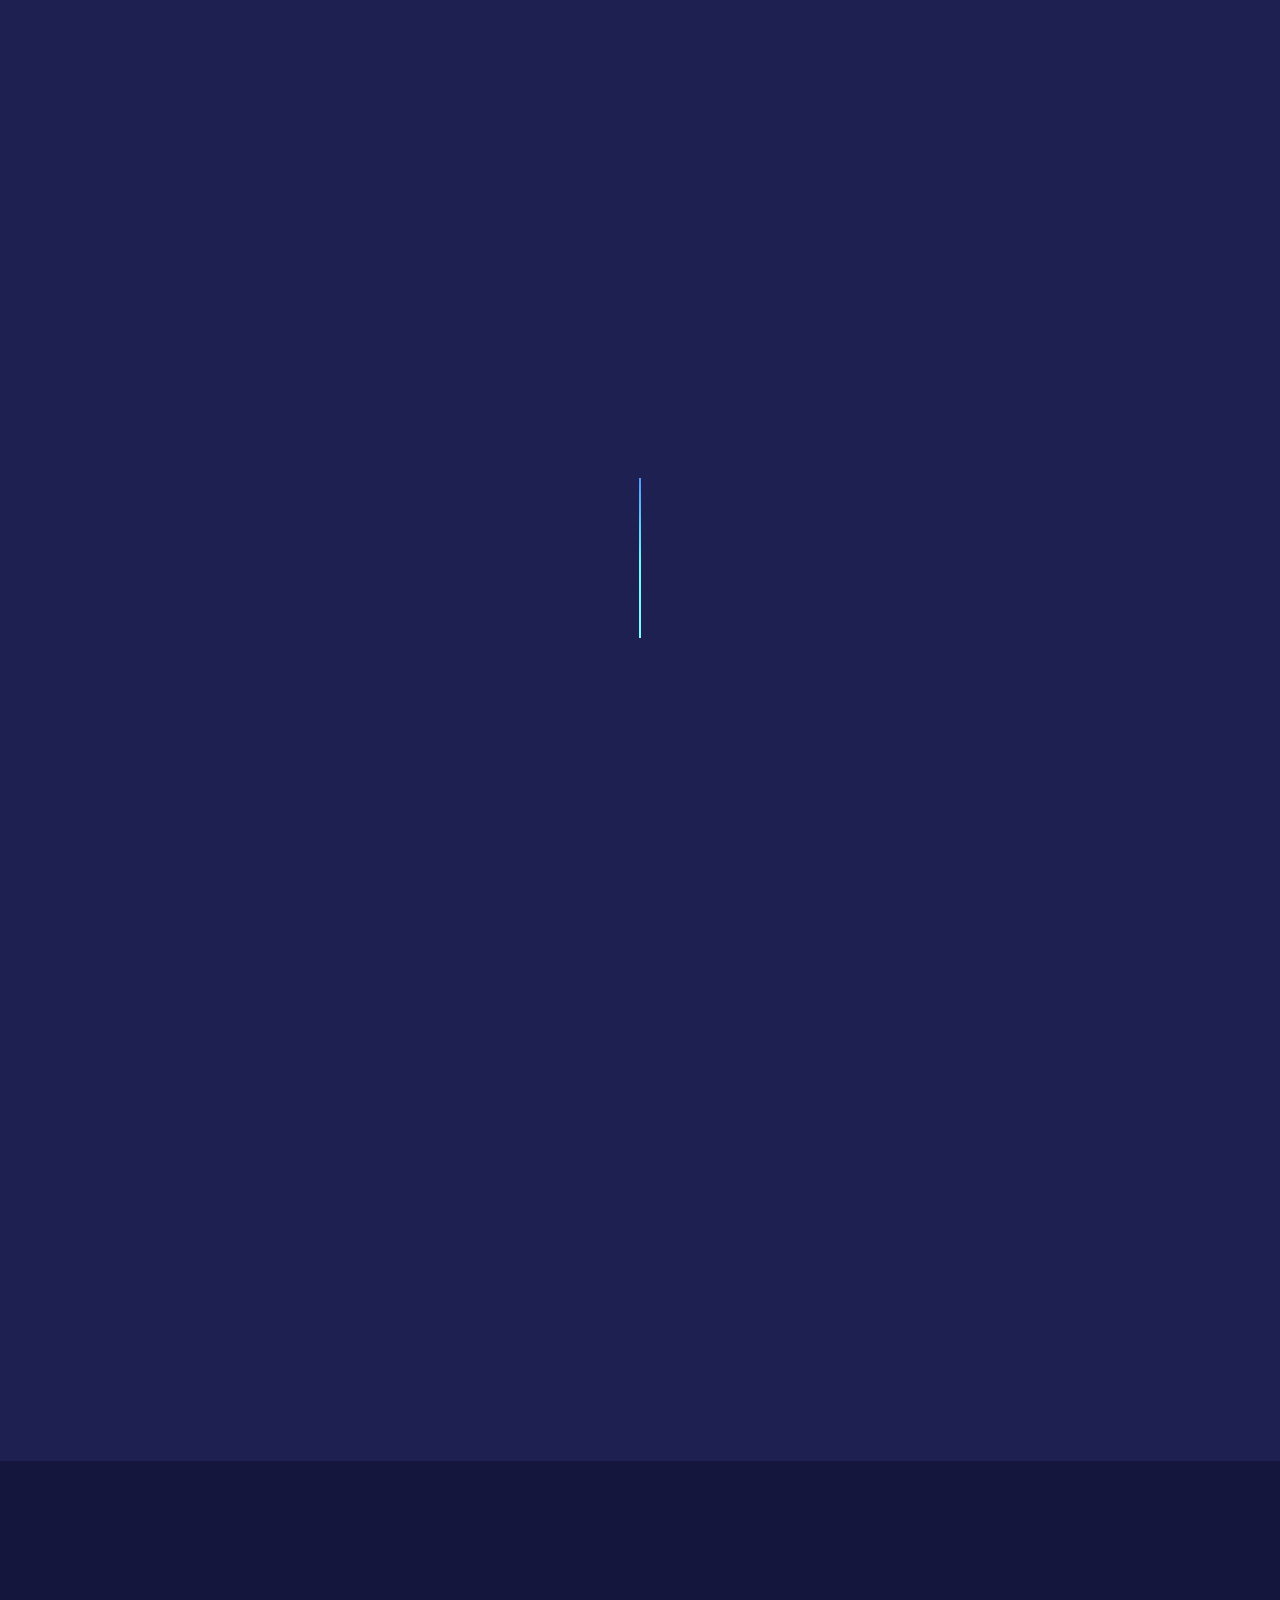
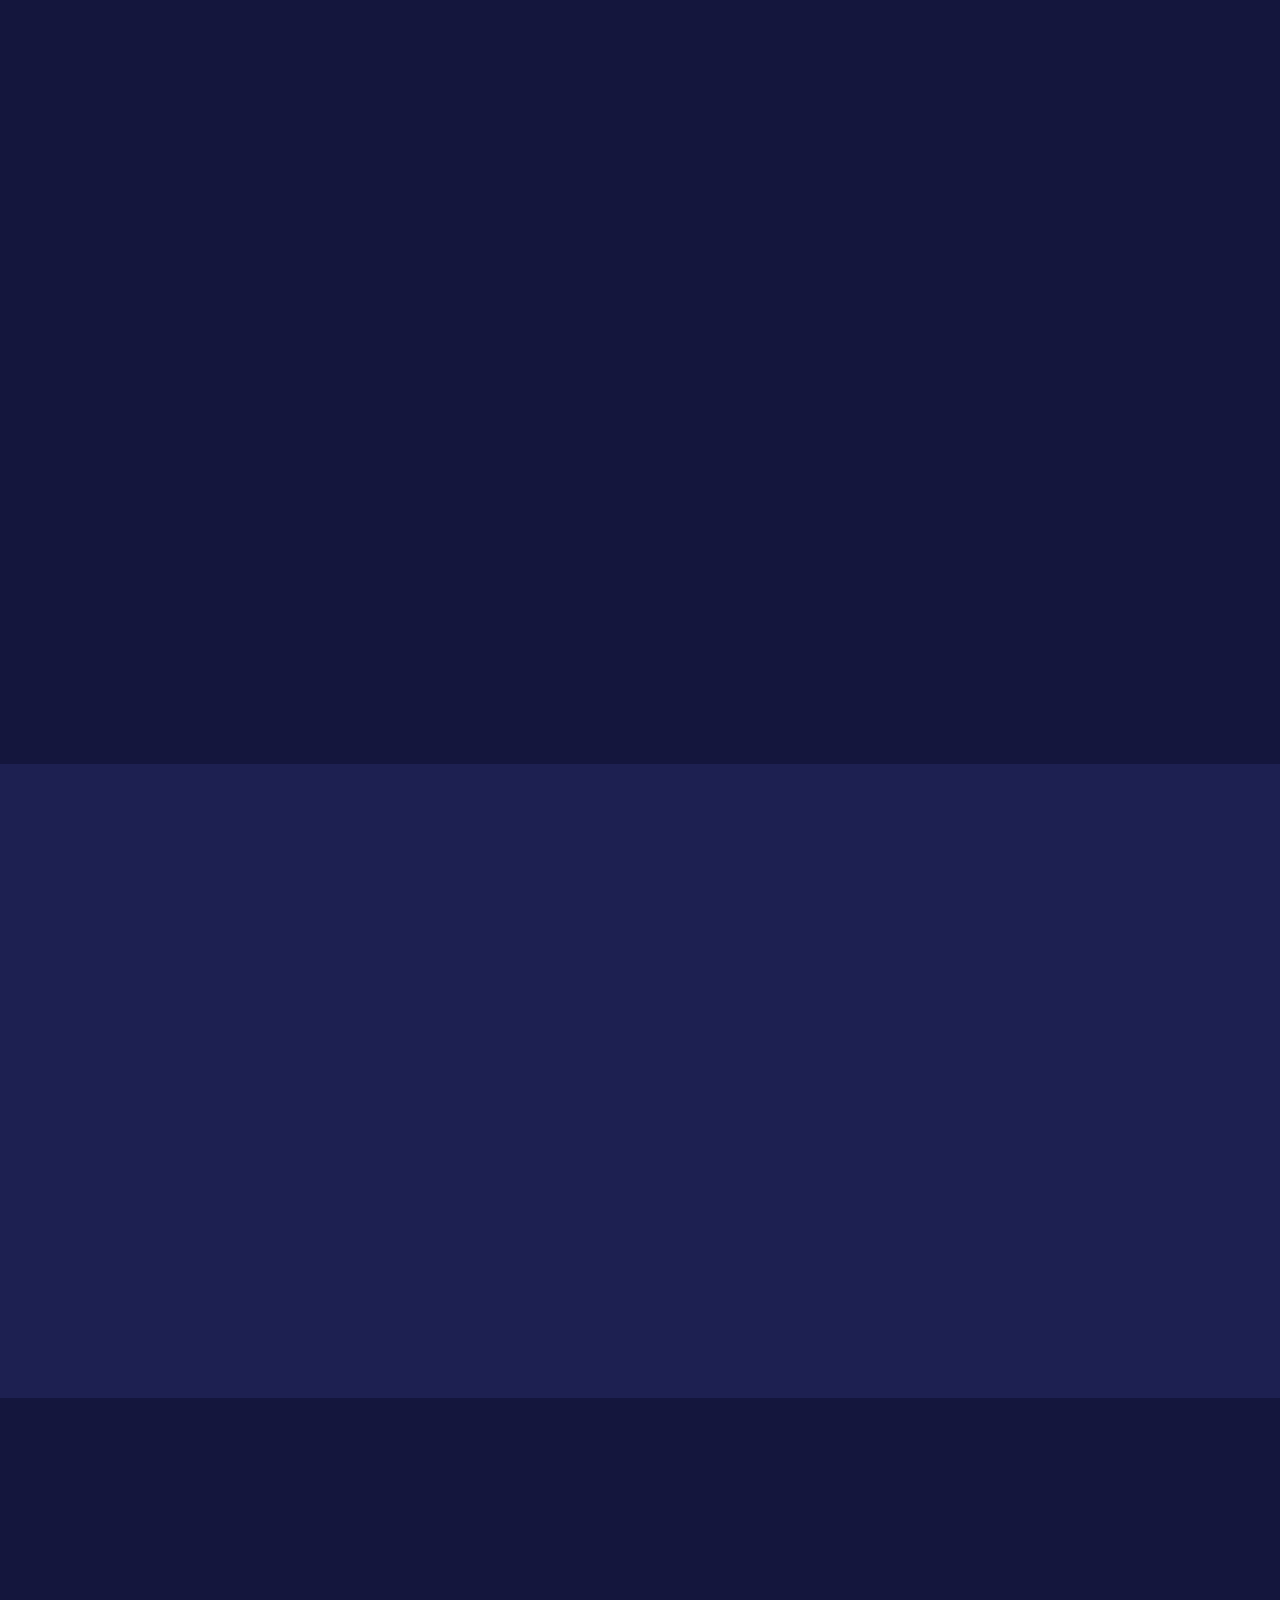
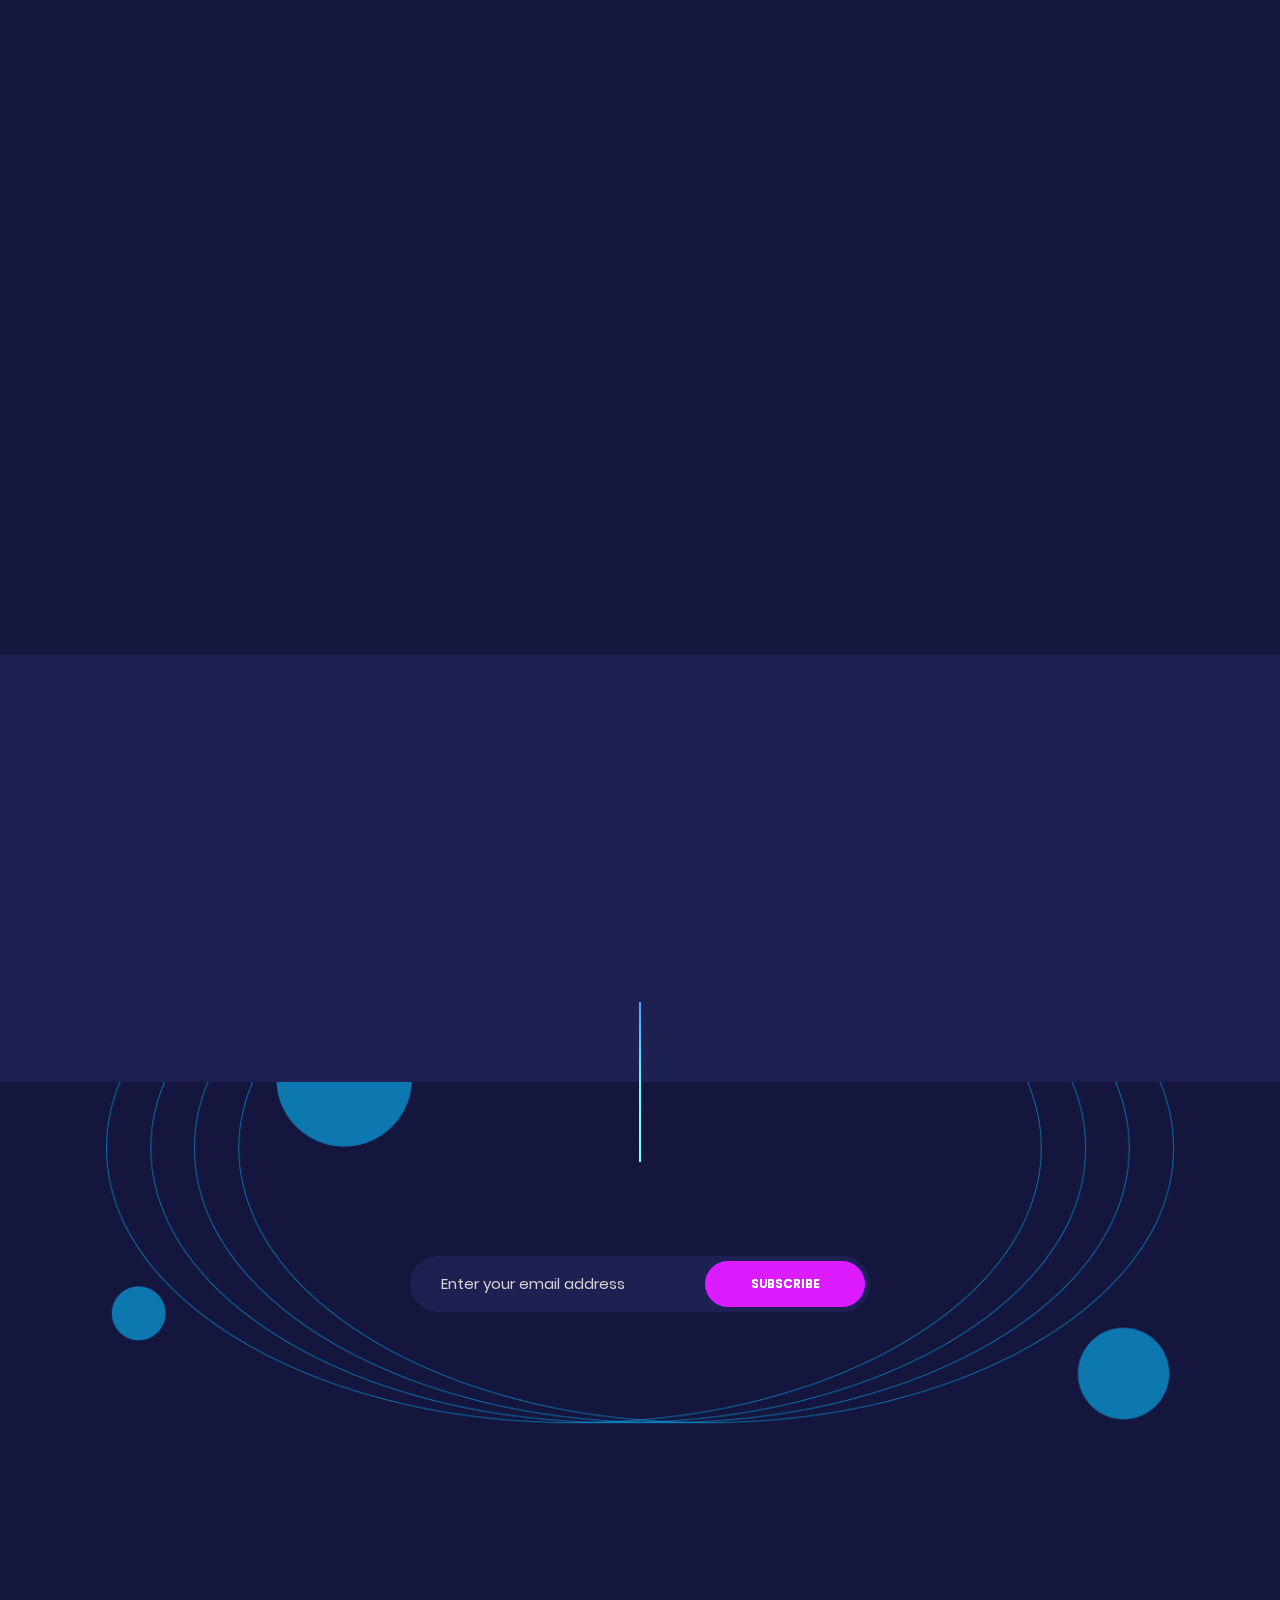
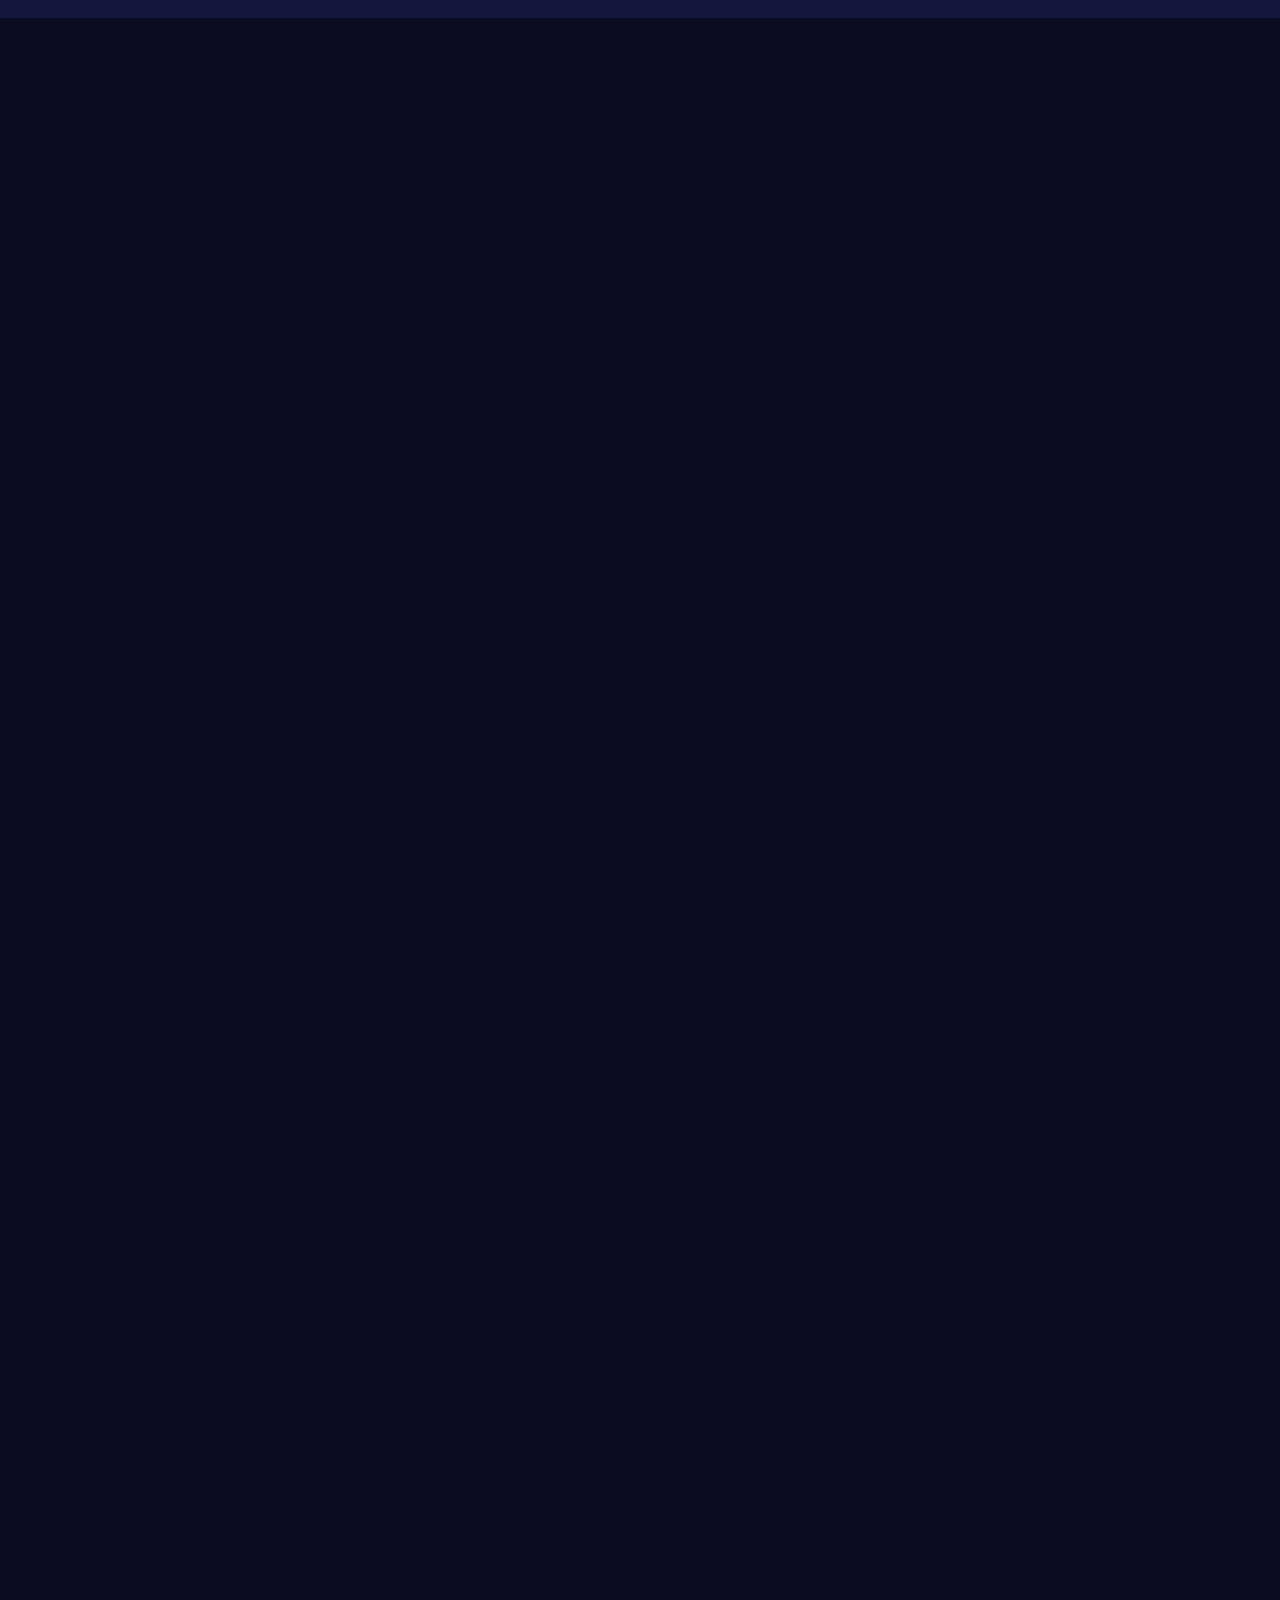
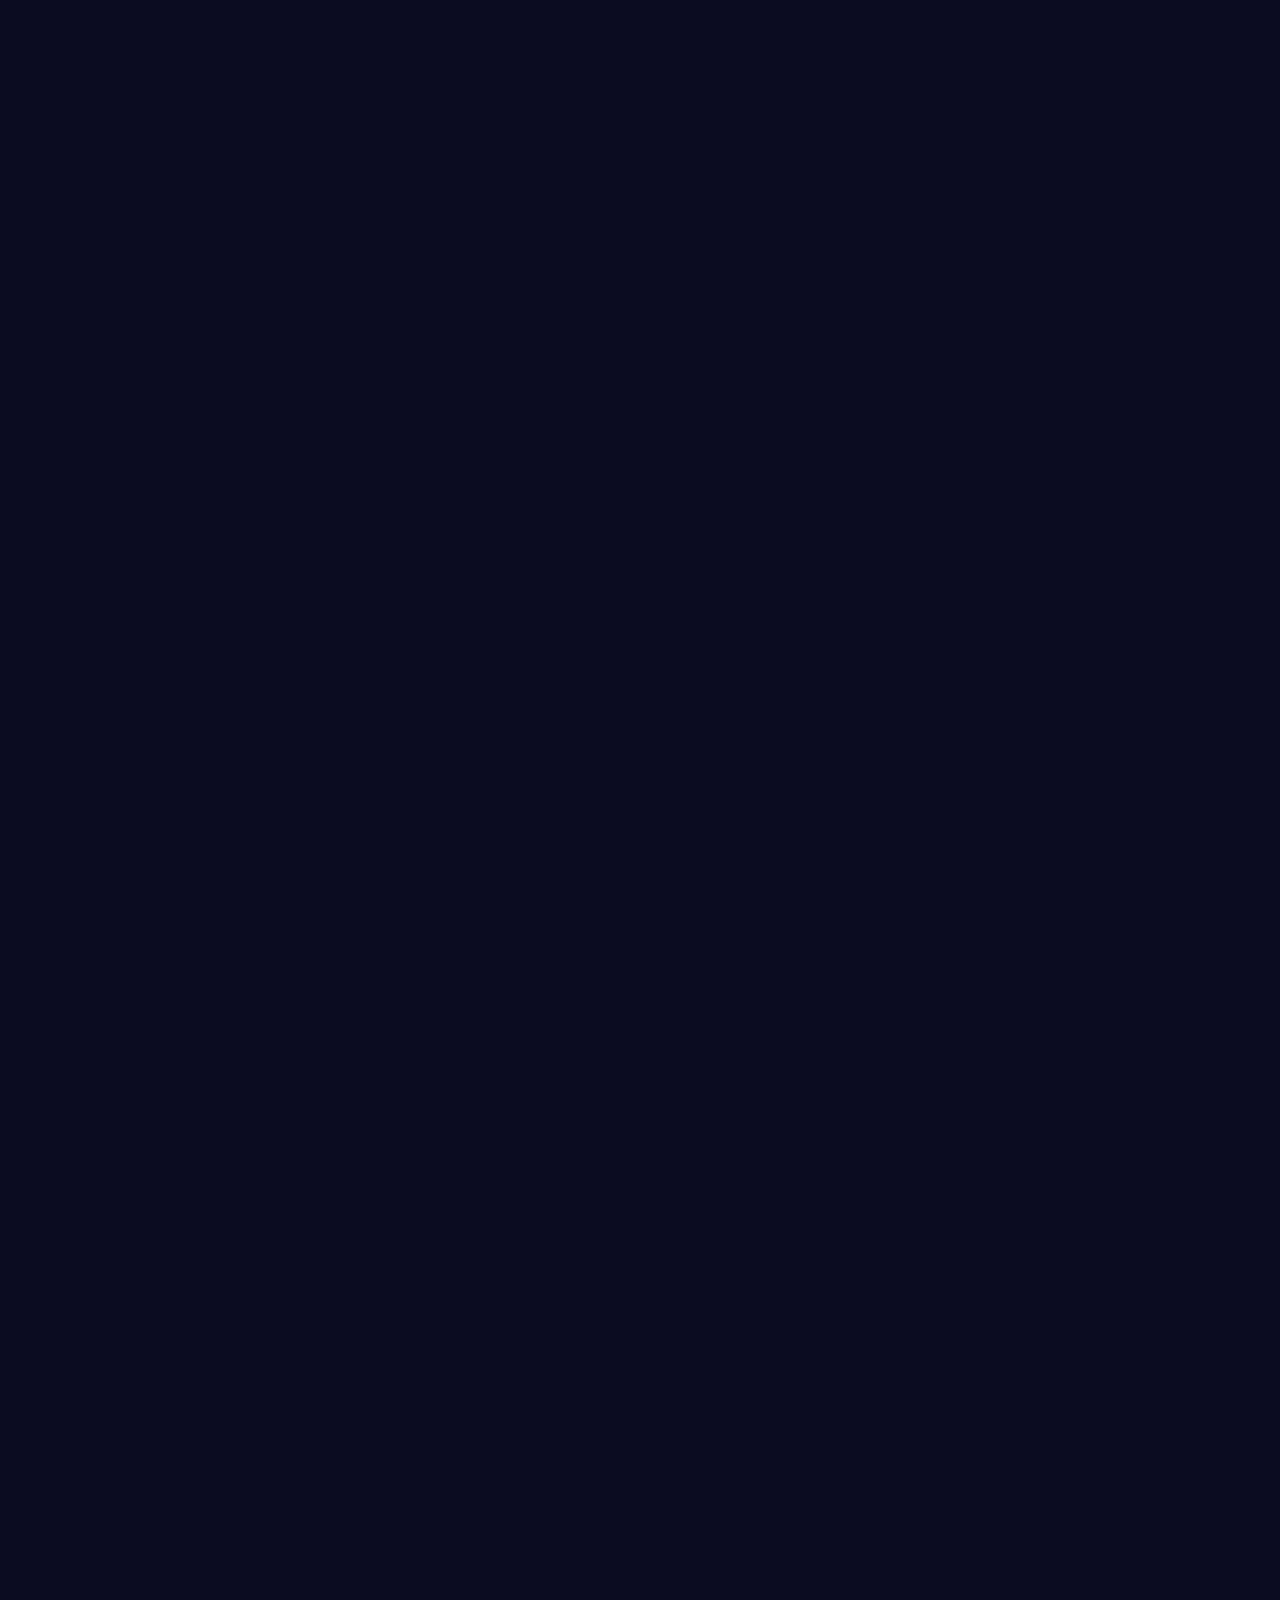
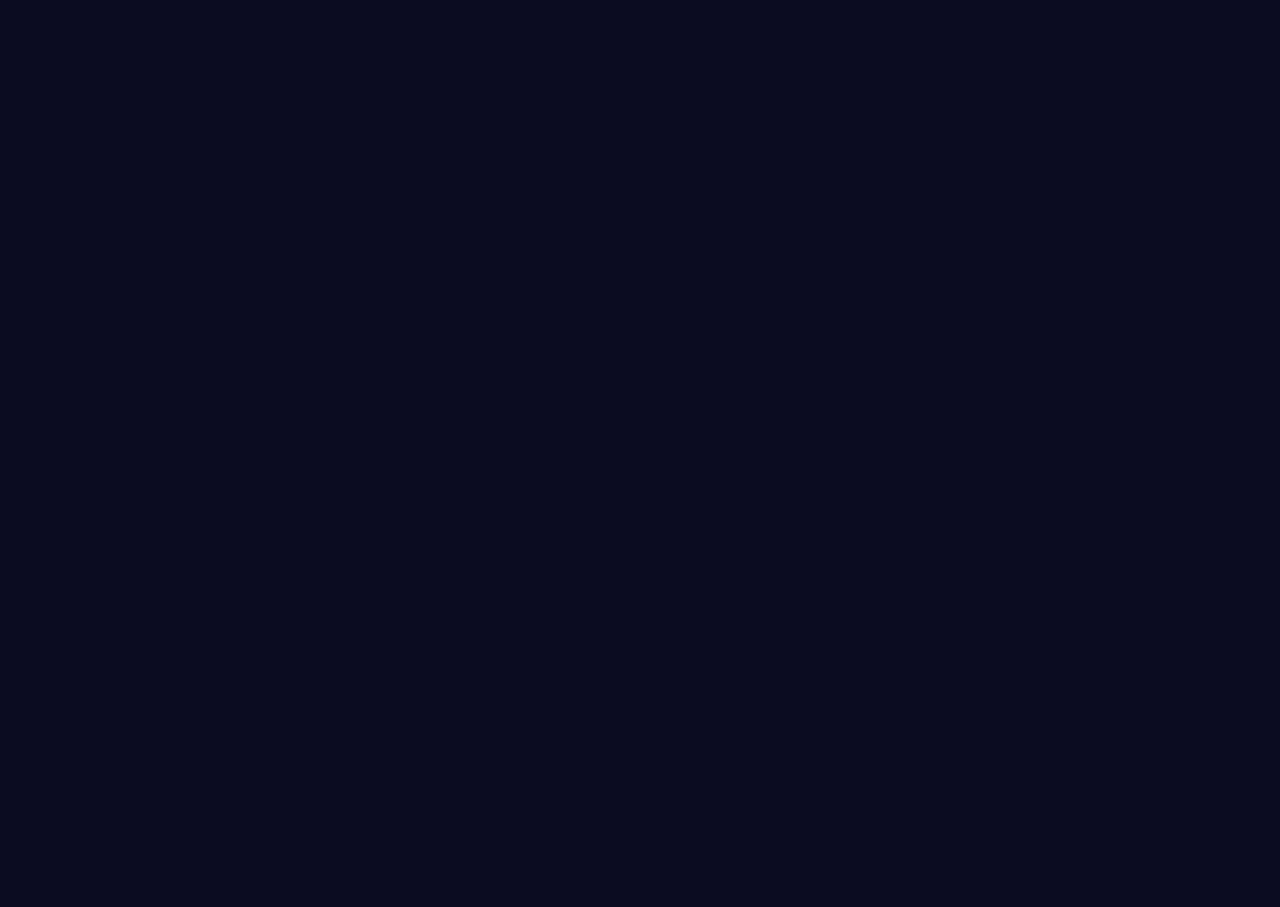
==== commit 4d7cd9df: "add new partner" ====
--- a/web/index.html
+++ b/web/index.html
@@ -547,6 +547,13 @@
 							</div>
 						</div>
 				</div>
+                <div class="row text-center">
+                    <div class="col-sm">
+                        <div class="single-partner animated" data-animate="fadeInUp" data-delay="0">
+                            <img src="images/Partner11.jpg" alt="partner">
+                        </div>
+                    </div>
+                </div>
 				</div>
 			</div>
 		</div>
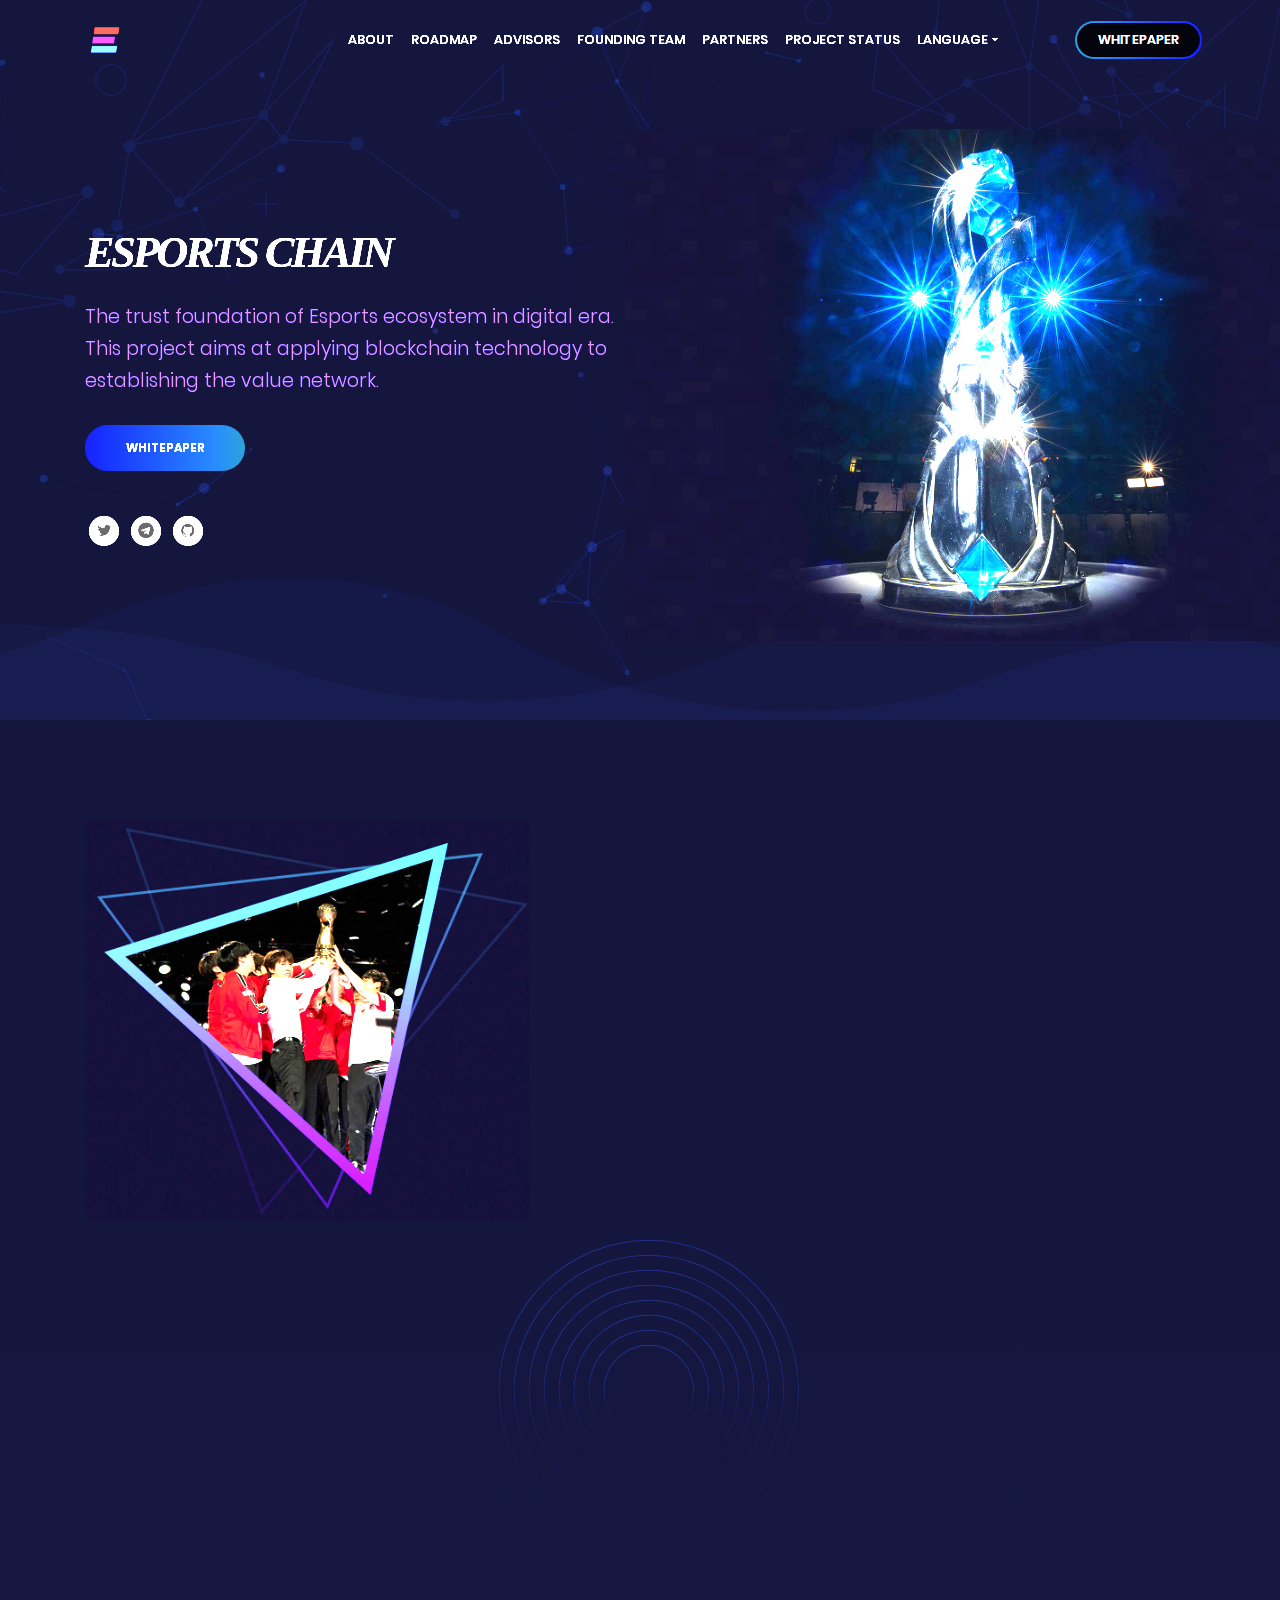
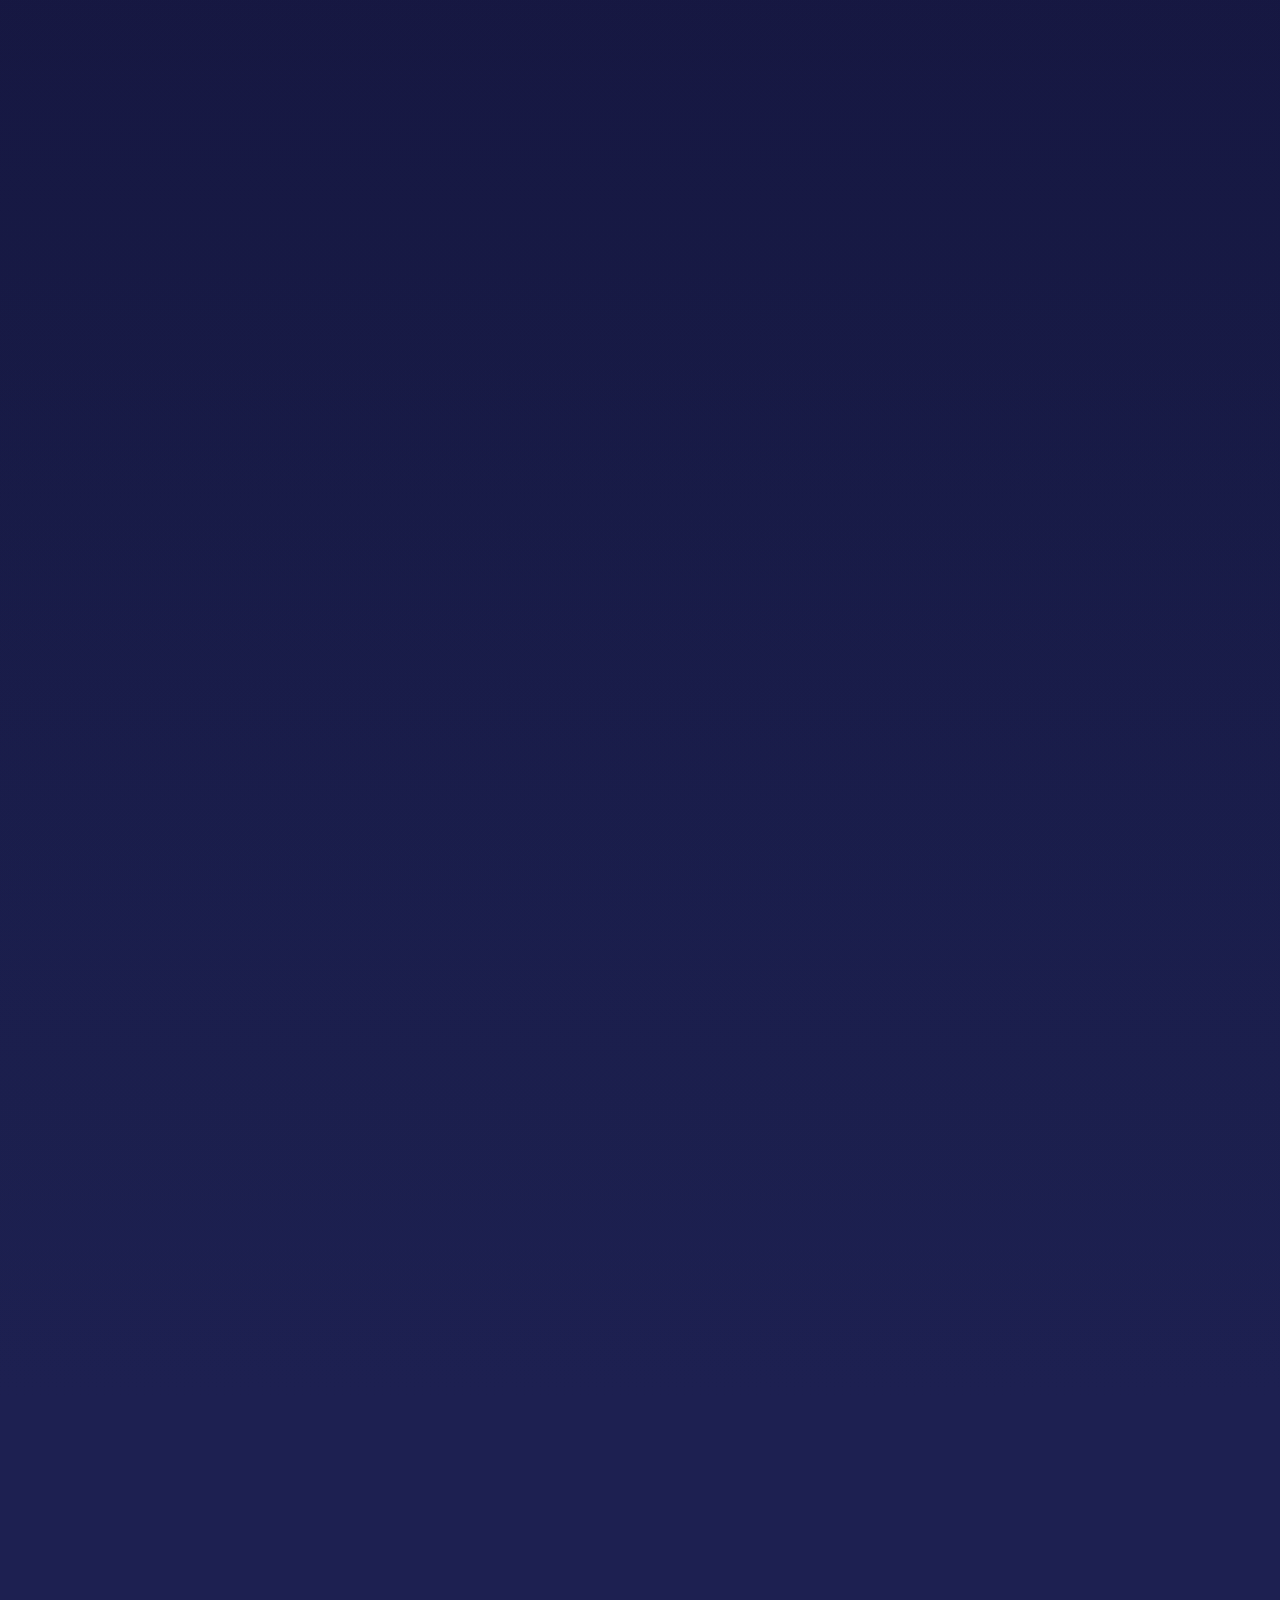
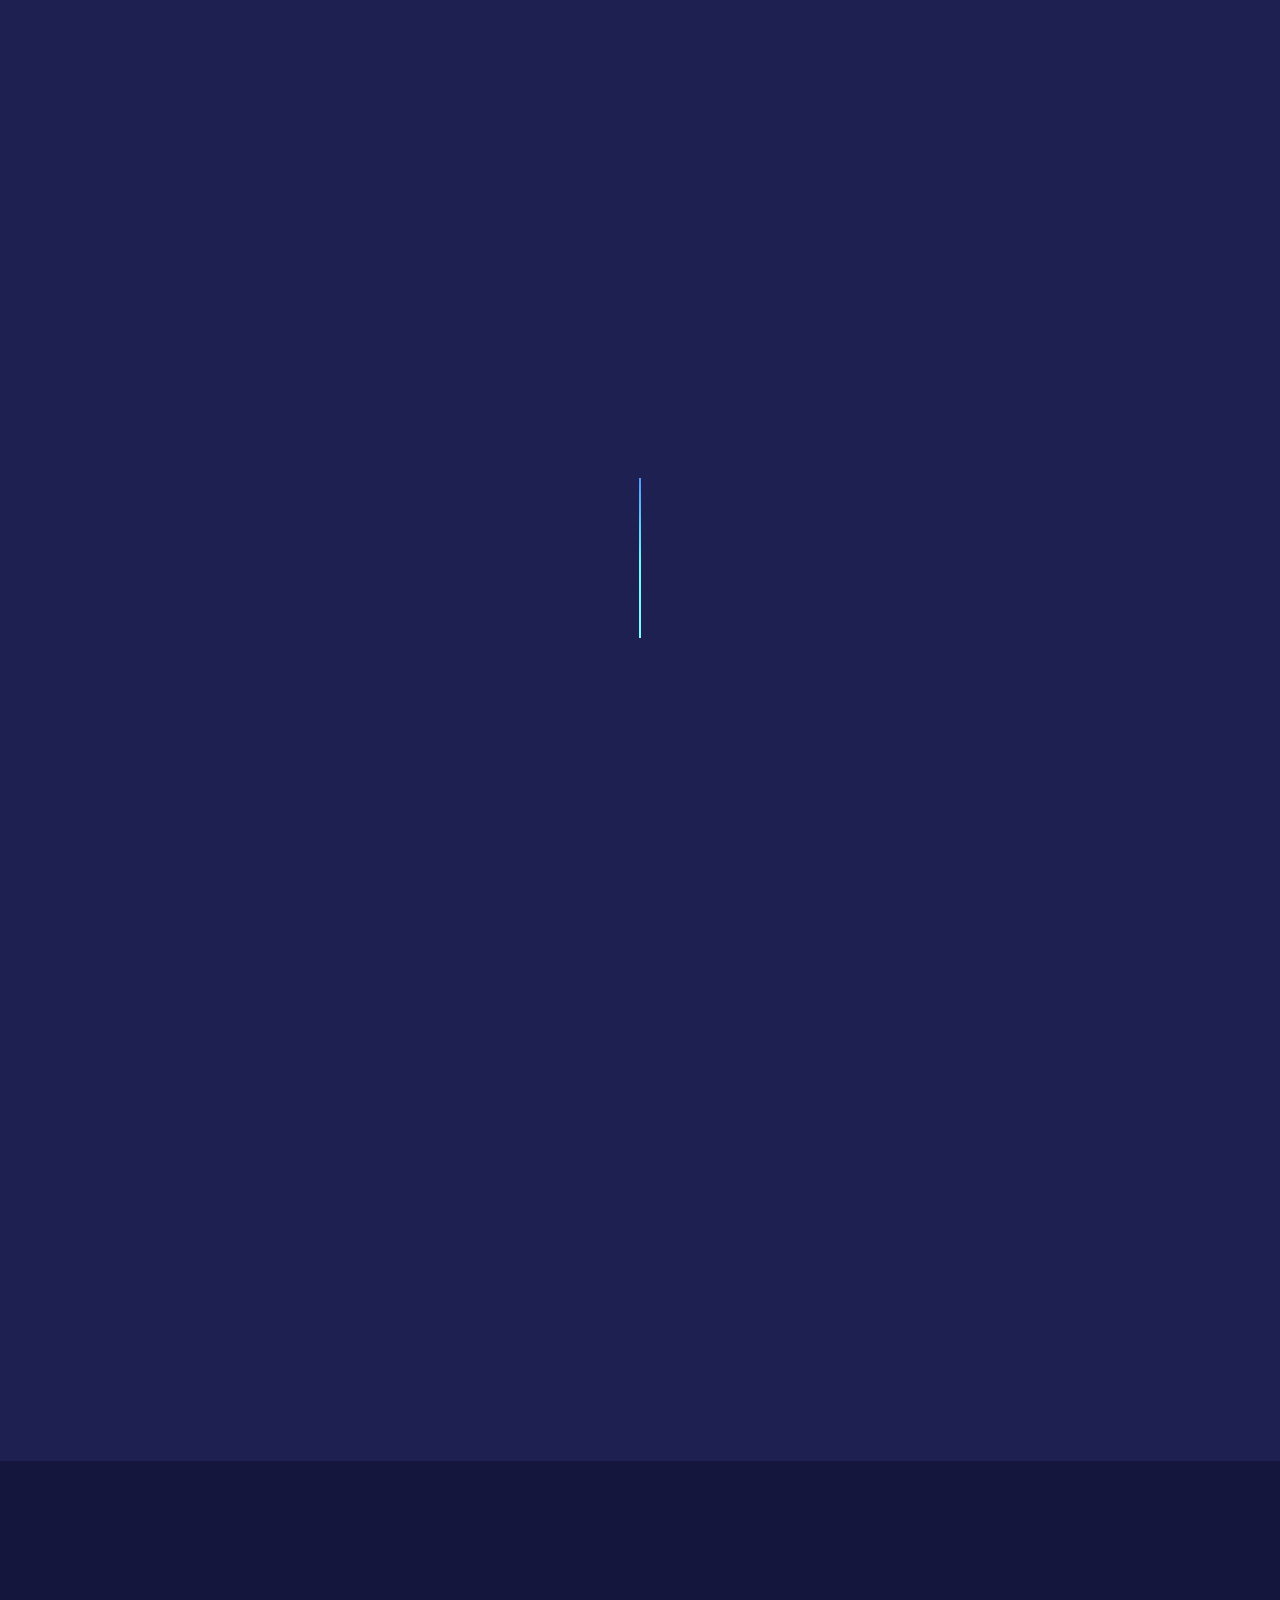
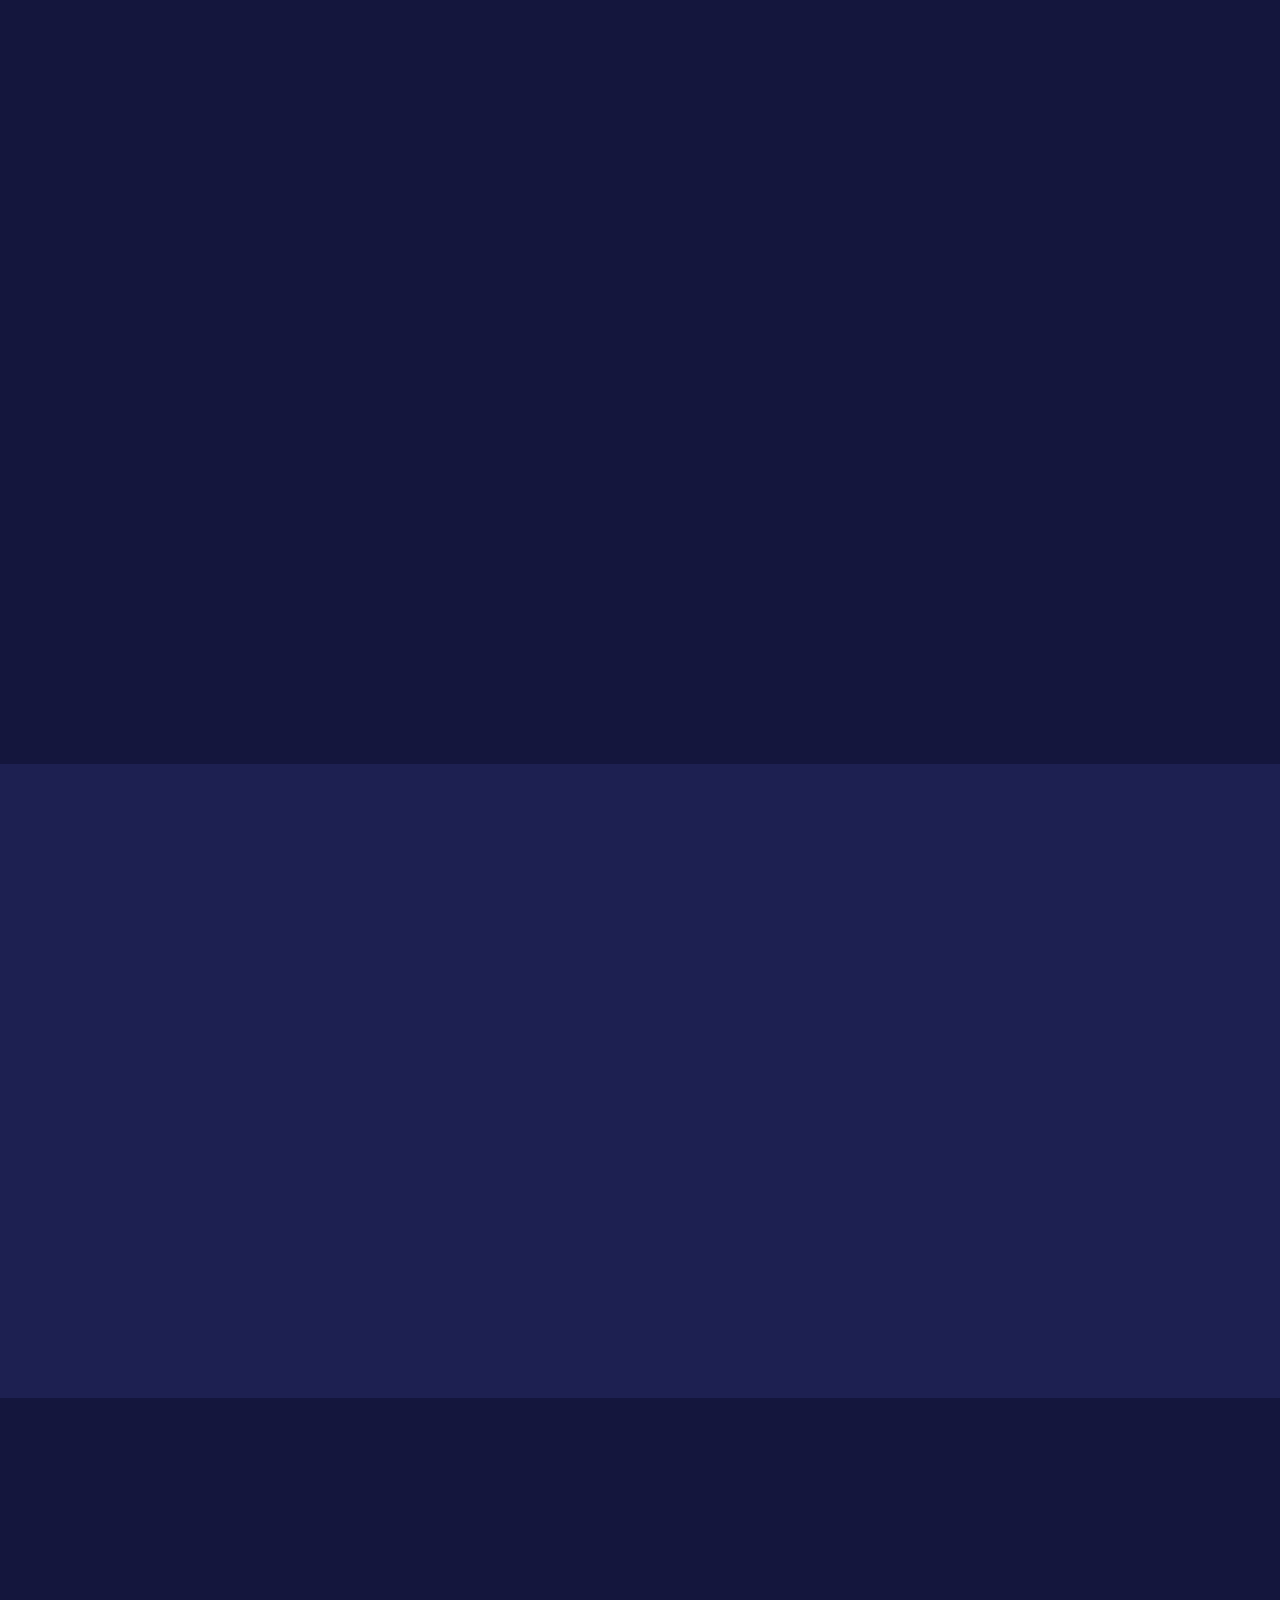
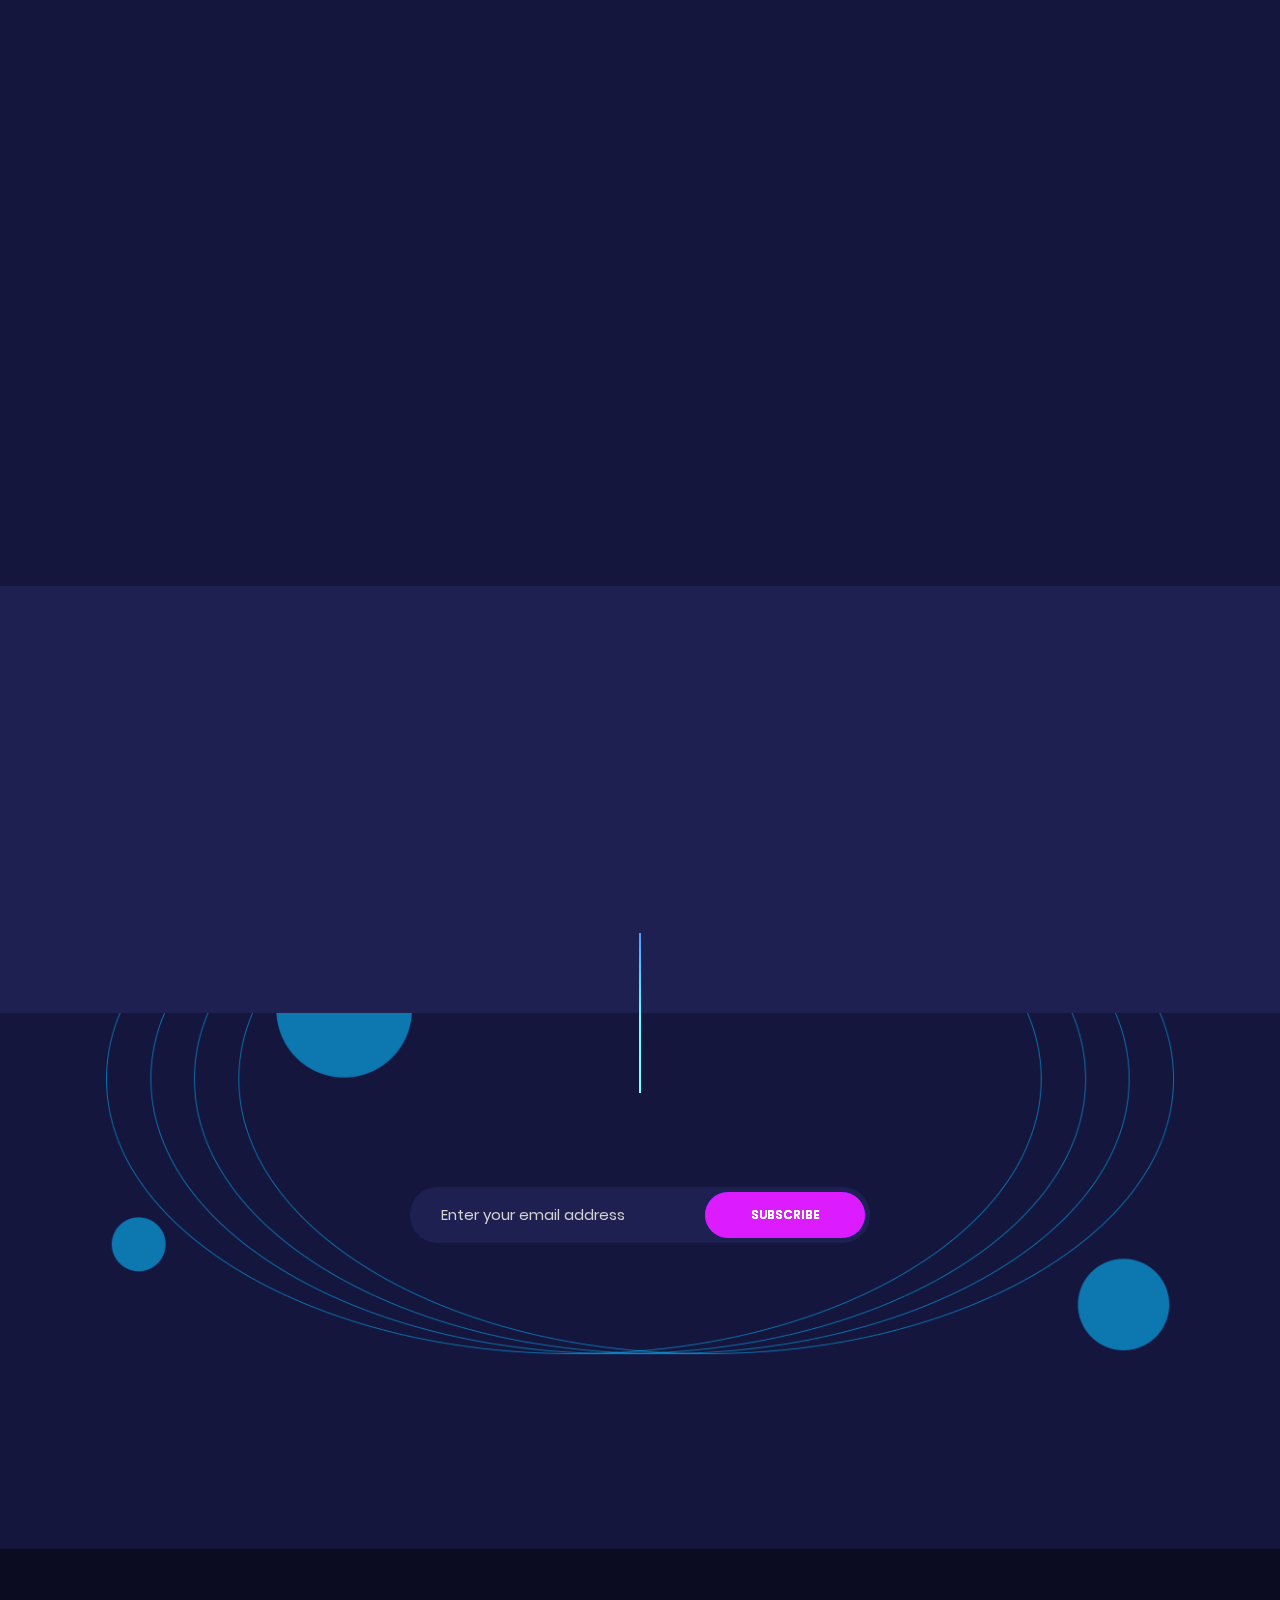
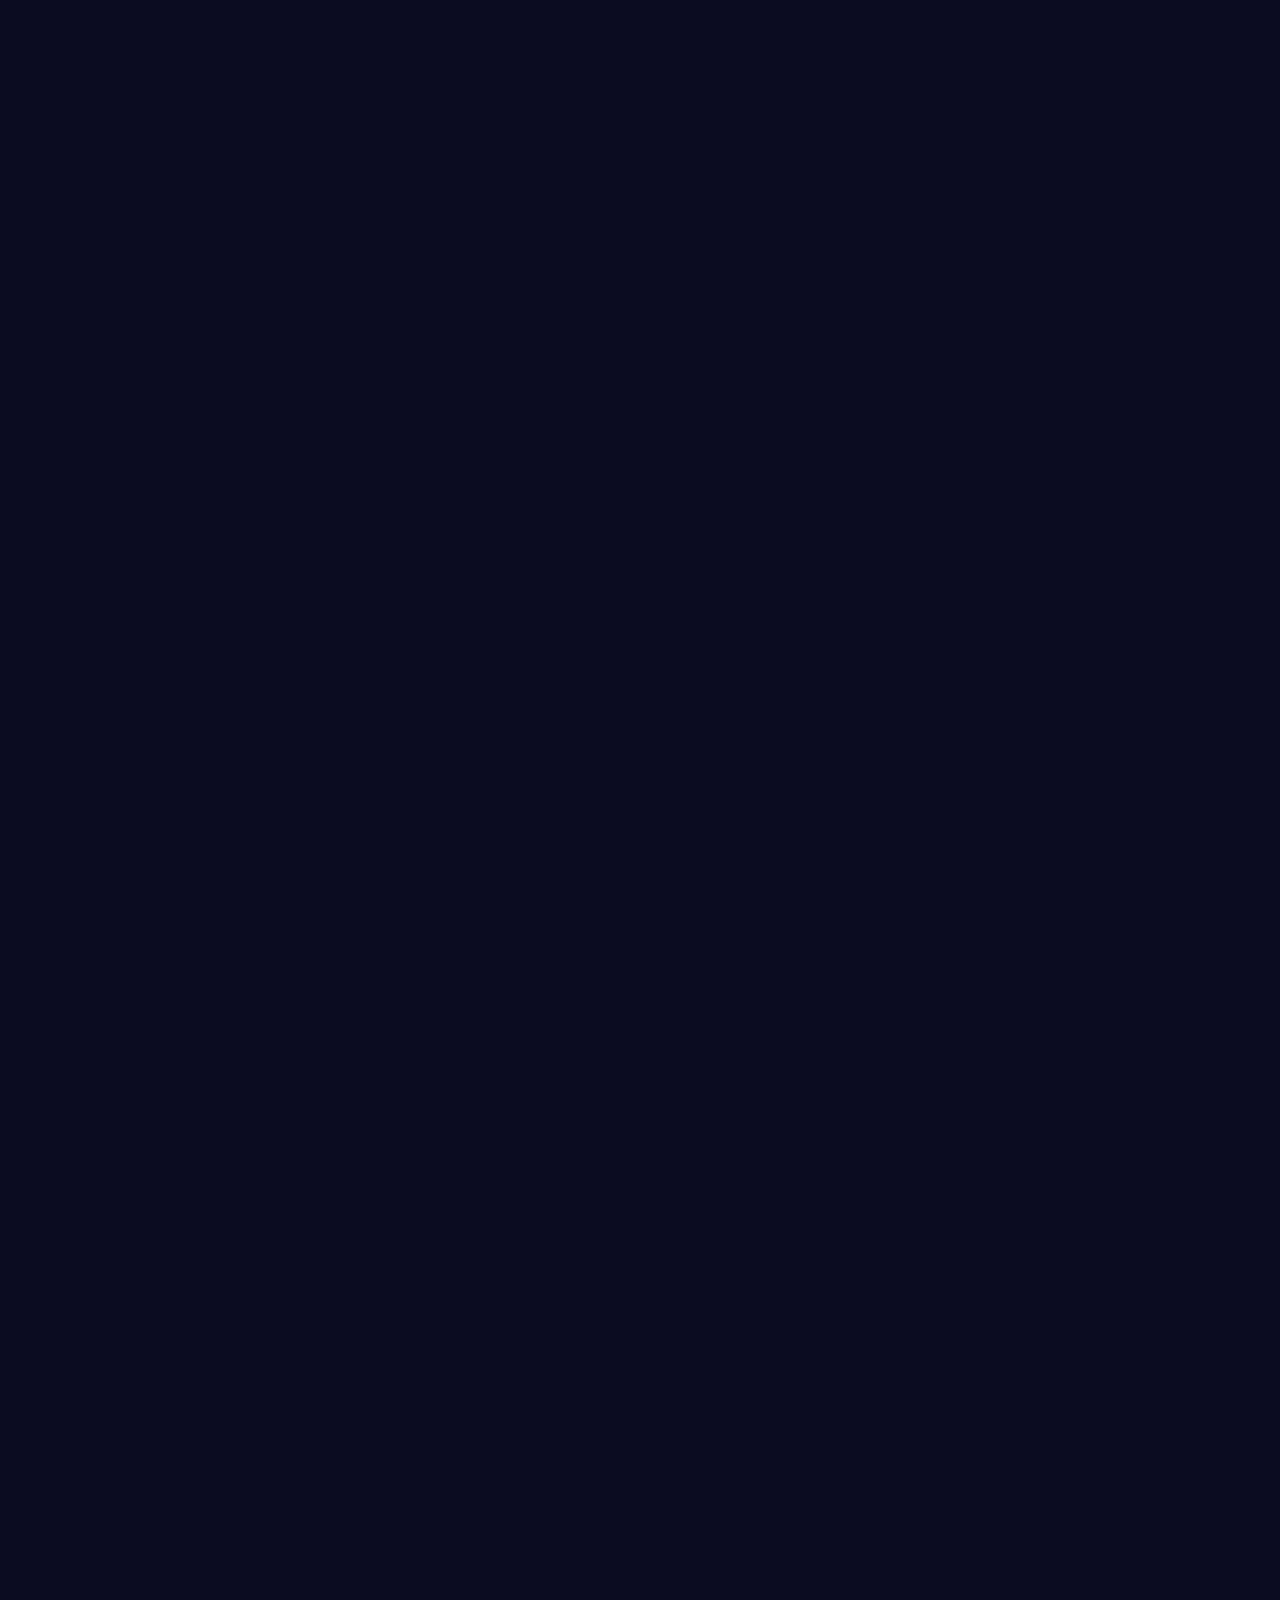
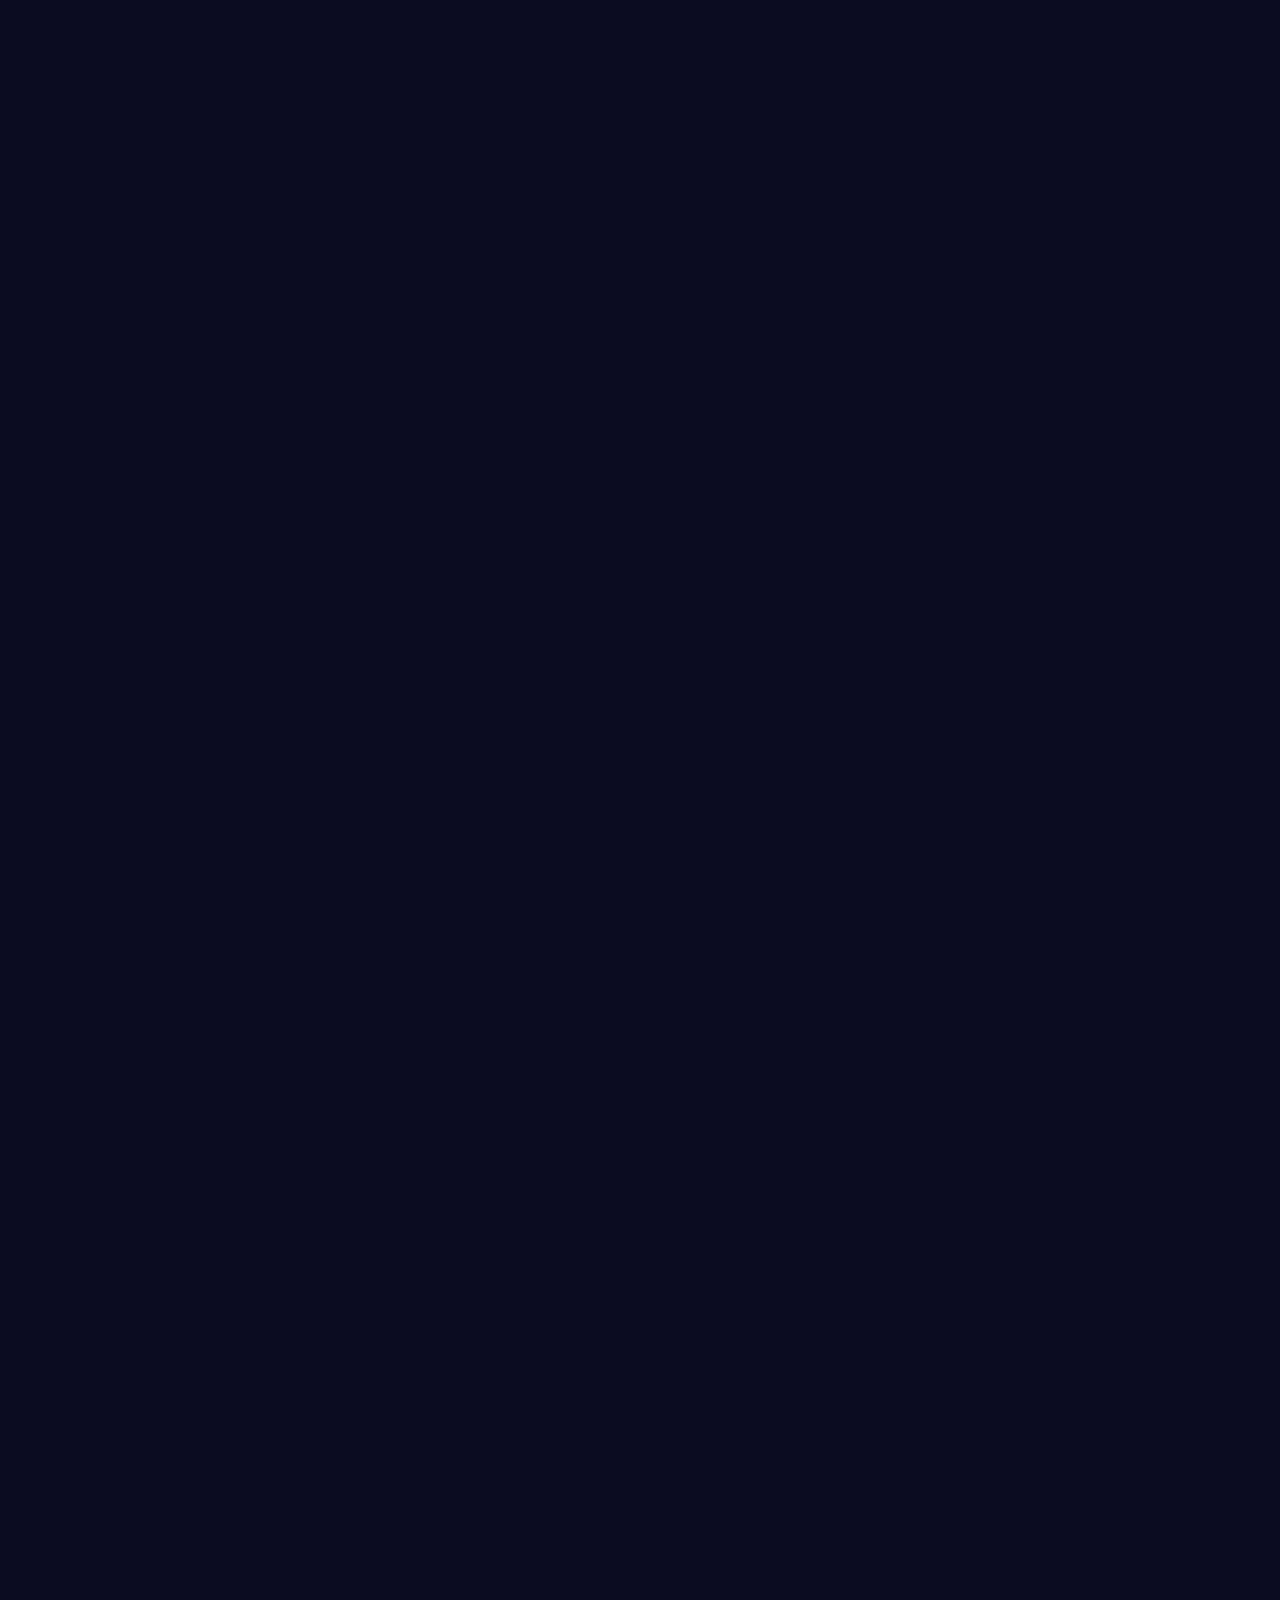
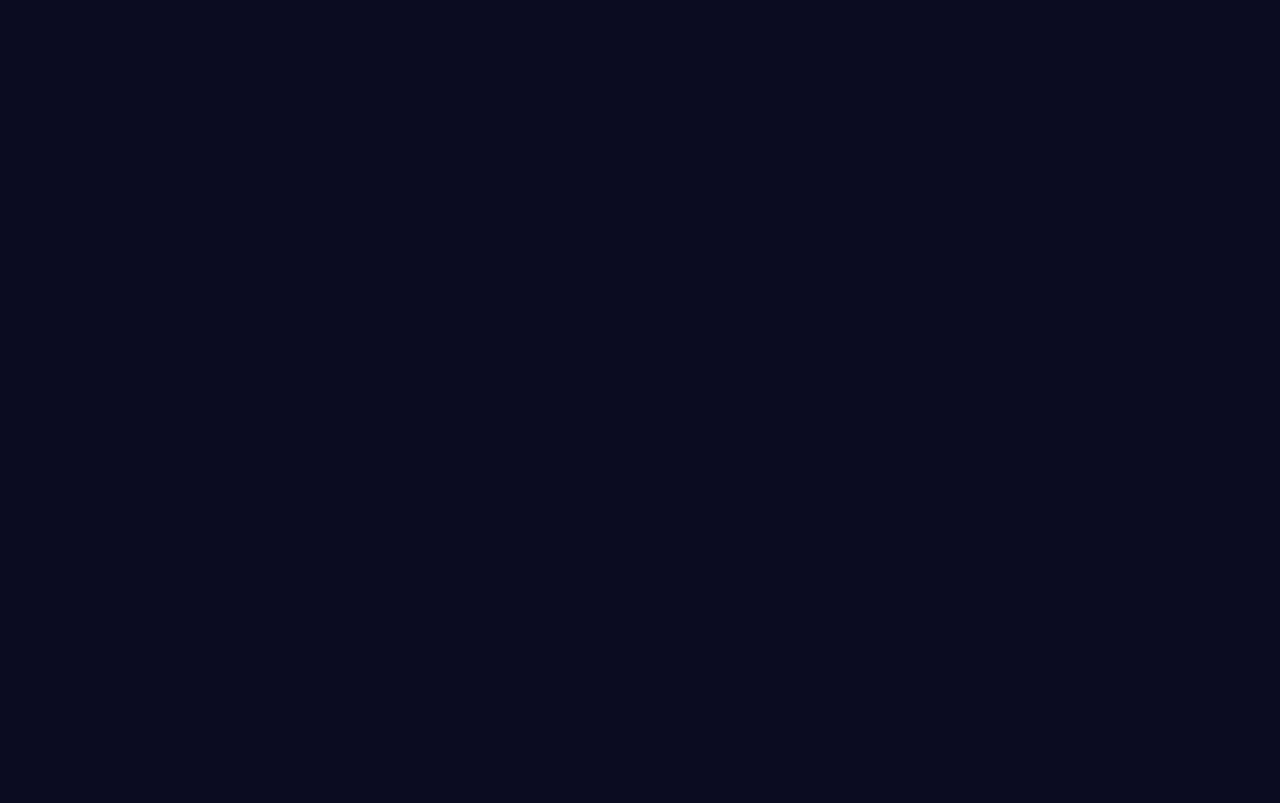
==== commit 083f13c8: "add new partner" ====
--- a/web/index.html
+++ b/web/index.html
@@ -493,7 +493,7 @@
 				</div>
 			</div>
 			<div class="partner-list">
-				<div class="row text-center">
+				<div class="row text-left">
 						<div class="col-sm">
 							<div class="single-partner animated" data-animate="fadeInUp" data-delay="0">
 								<img src="images/Partner1.jpg" alt="partner">
@@ -520,7 +520,7 @@
 							</div>
 						</div>
 				</div>
-				<div class="row text-center">
+				<div class="row text-left">
 						<div class="col-sm">
 							<div class="single-partner animated" data-animate="fadeInUp" data-delay="0">
 								<img src="images/Partner6.jpg" alt="partner">
@@ -547,7 +547,7 @@
 							</div>
 						</div>
 				</div>
-                <div class="row text-center">
+                <div class="row text-left">
                     <div class="col-sm">
                         <div class="single-partner animated" data-animate="fadeInUp" data-delay="0">
                             <img src="images/Partner11.jpg" alt="partner">
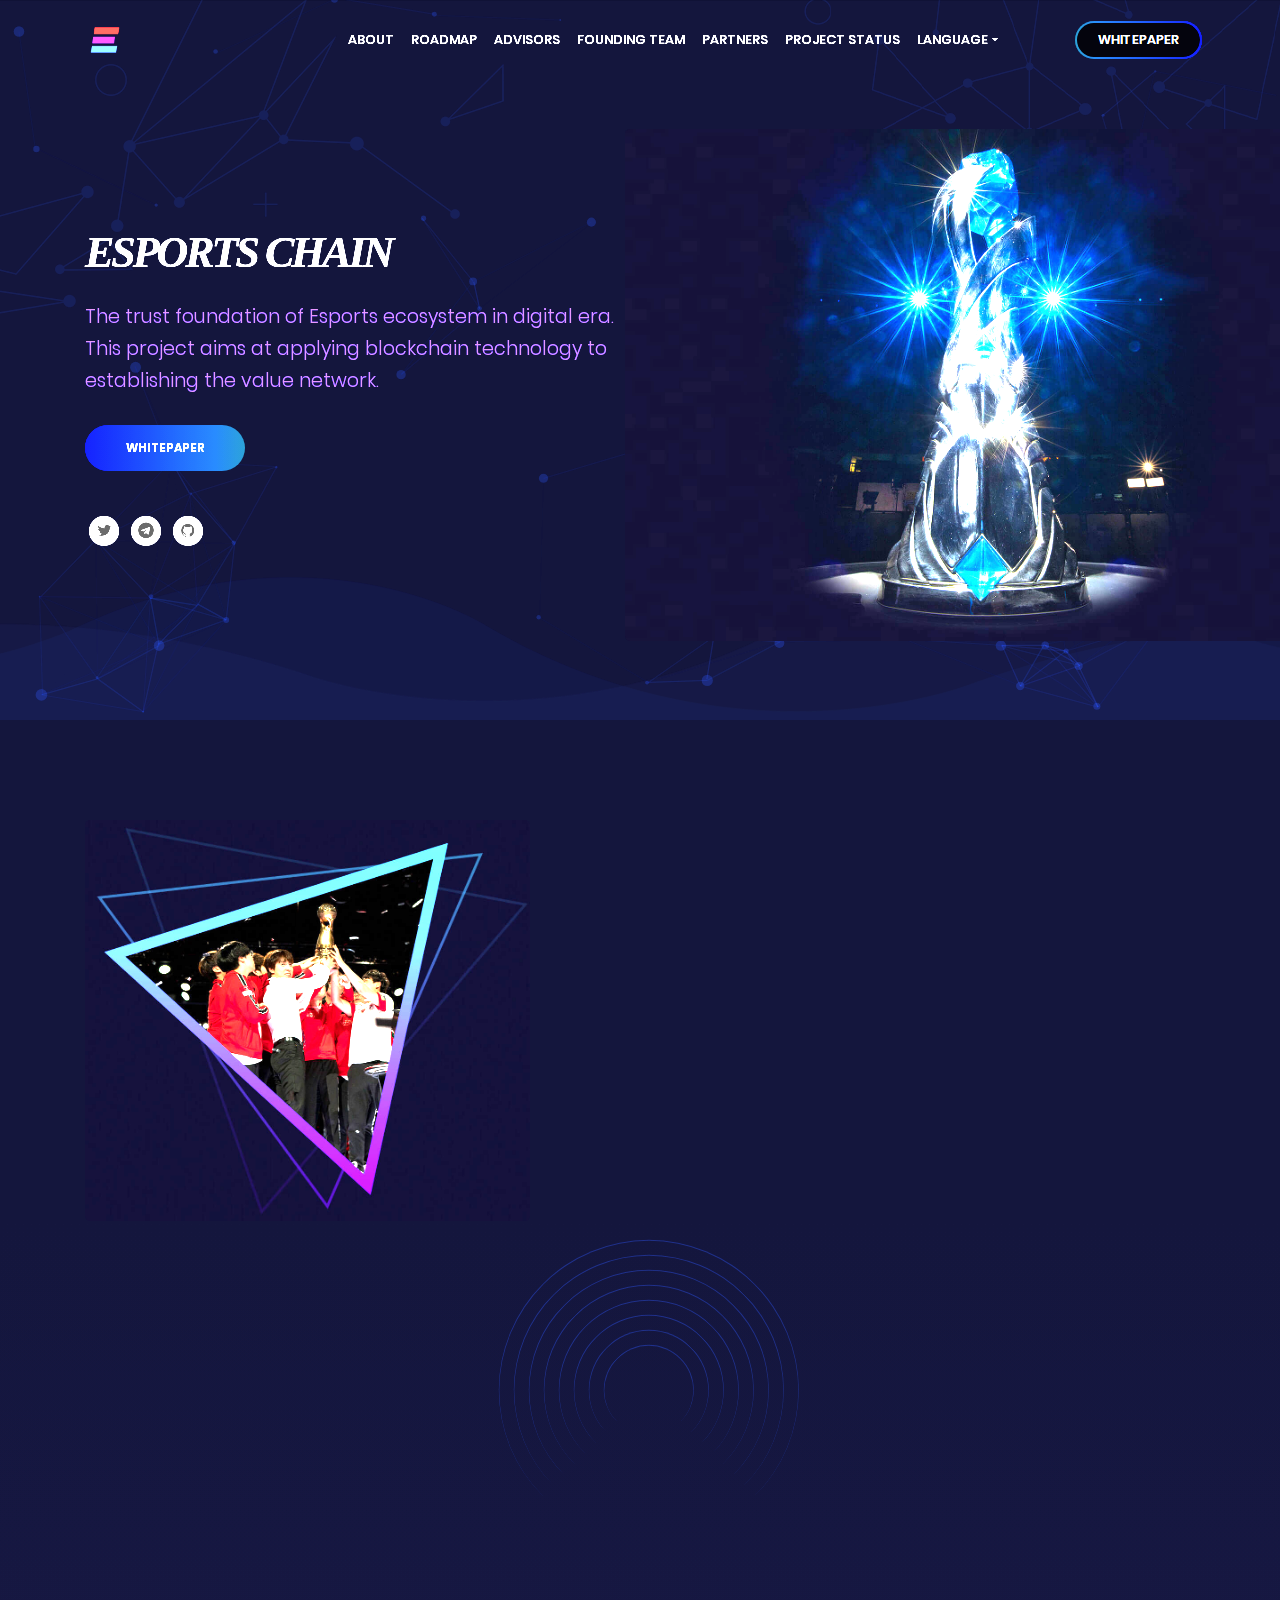
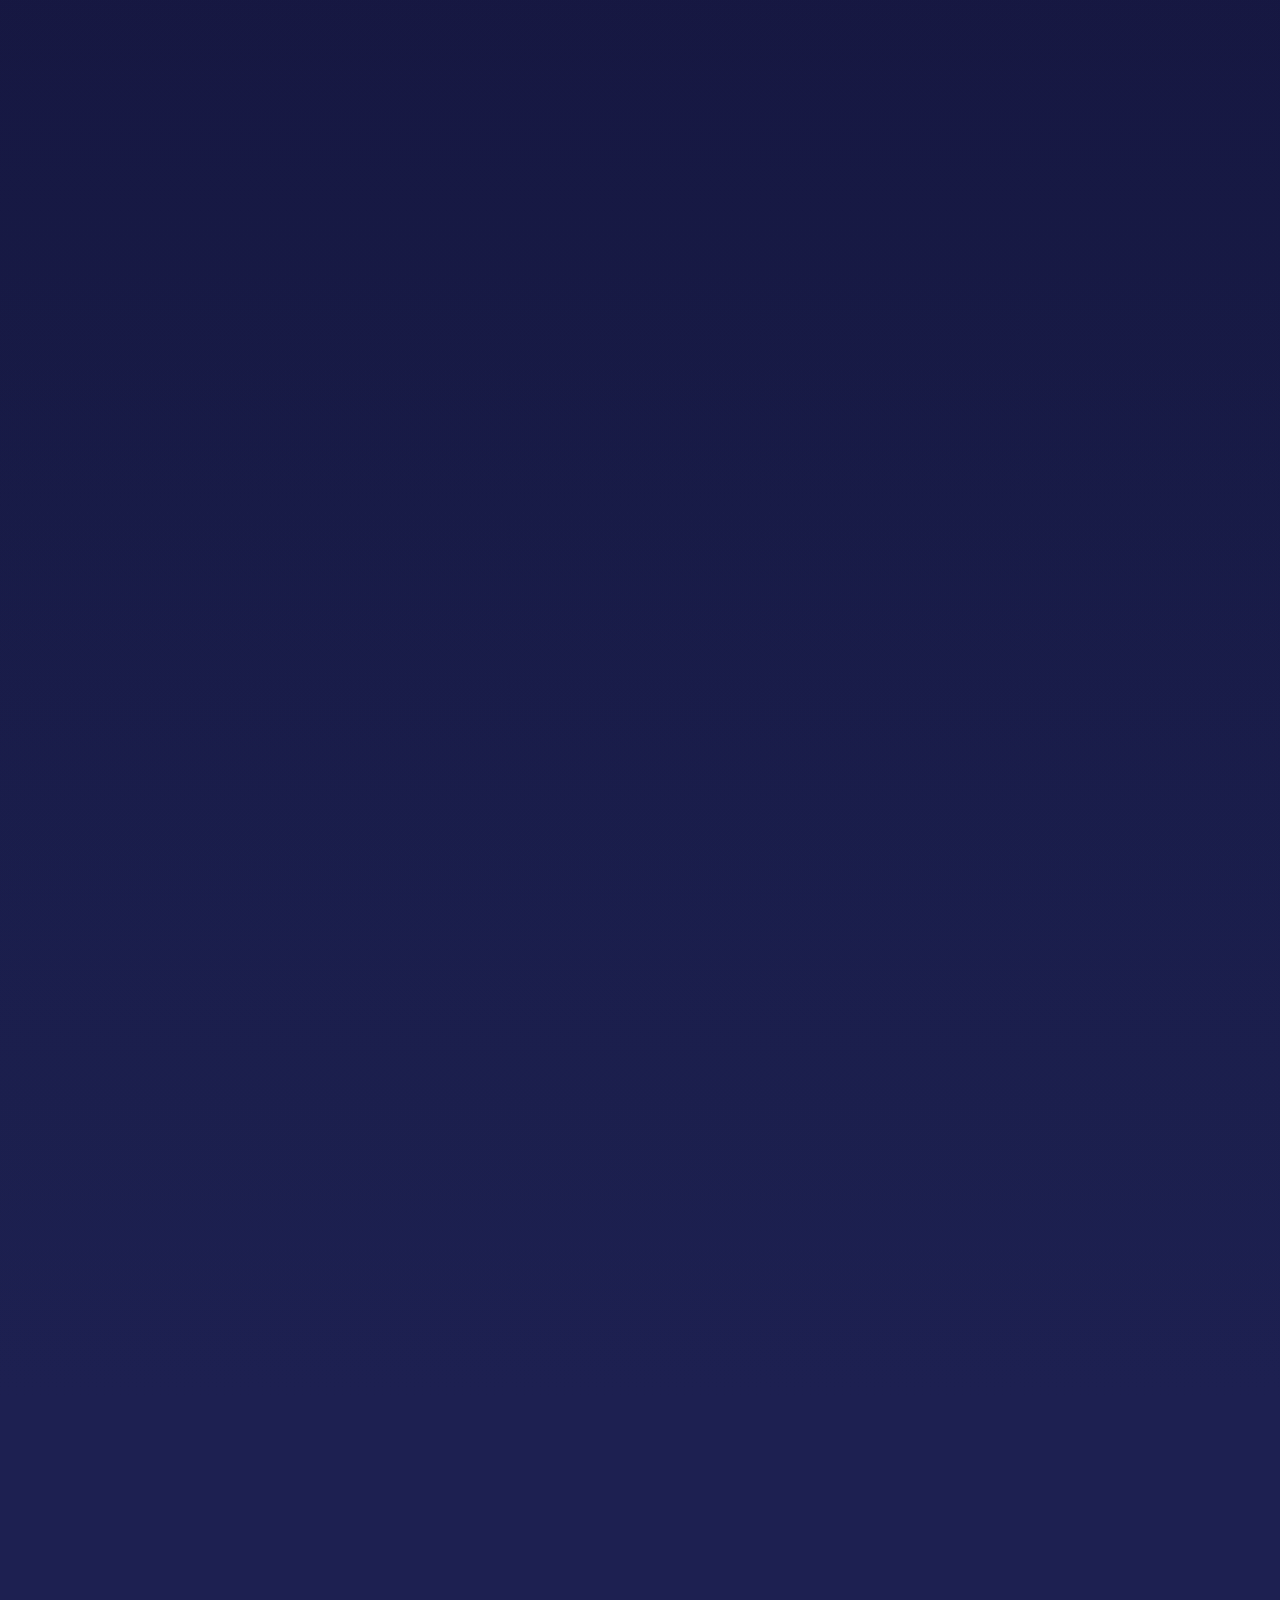
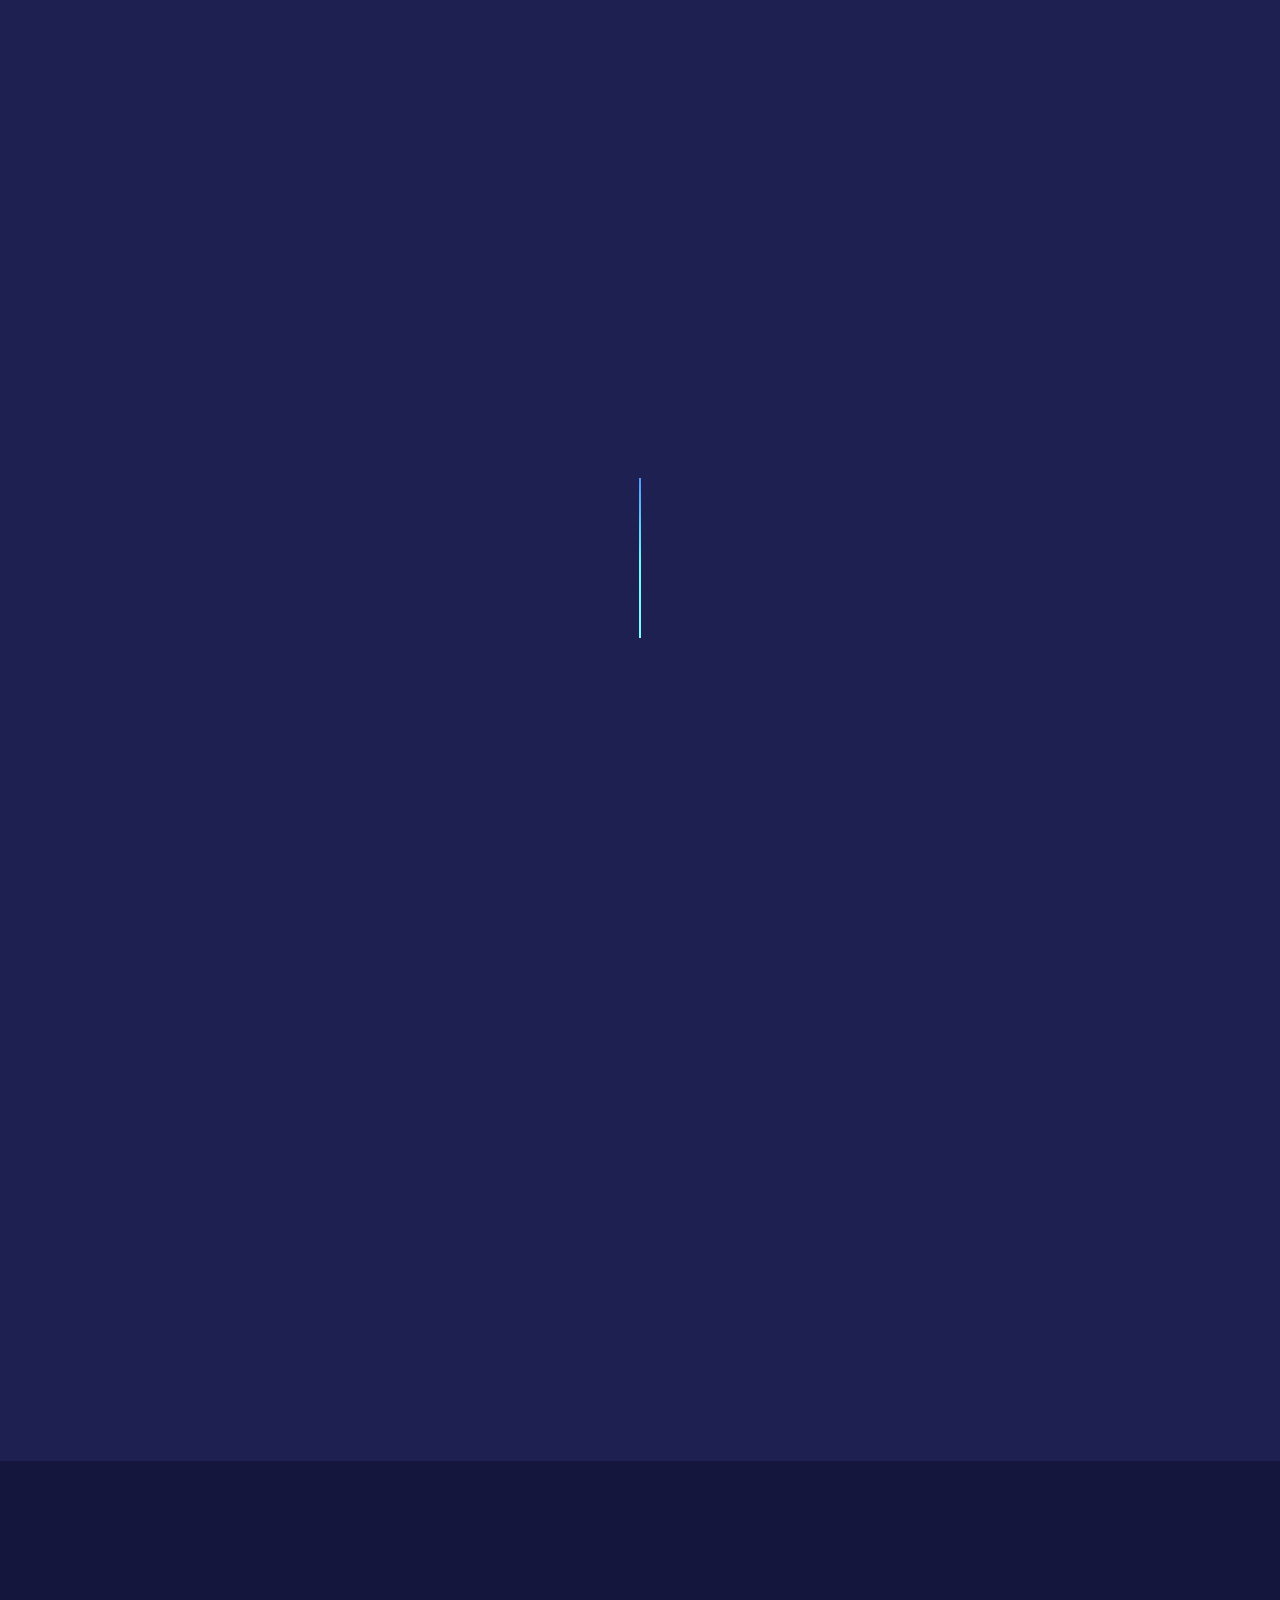
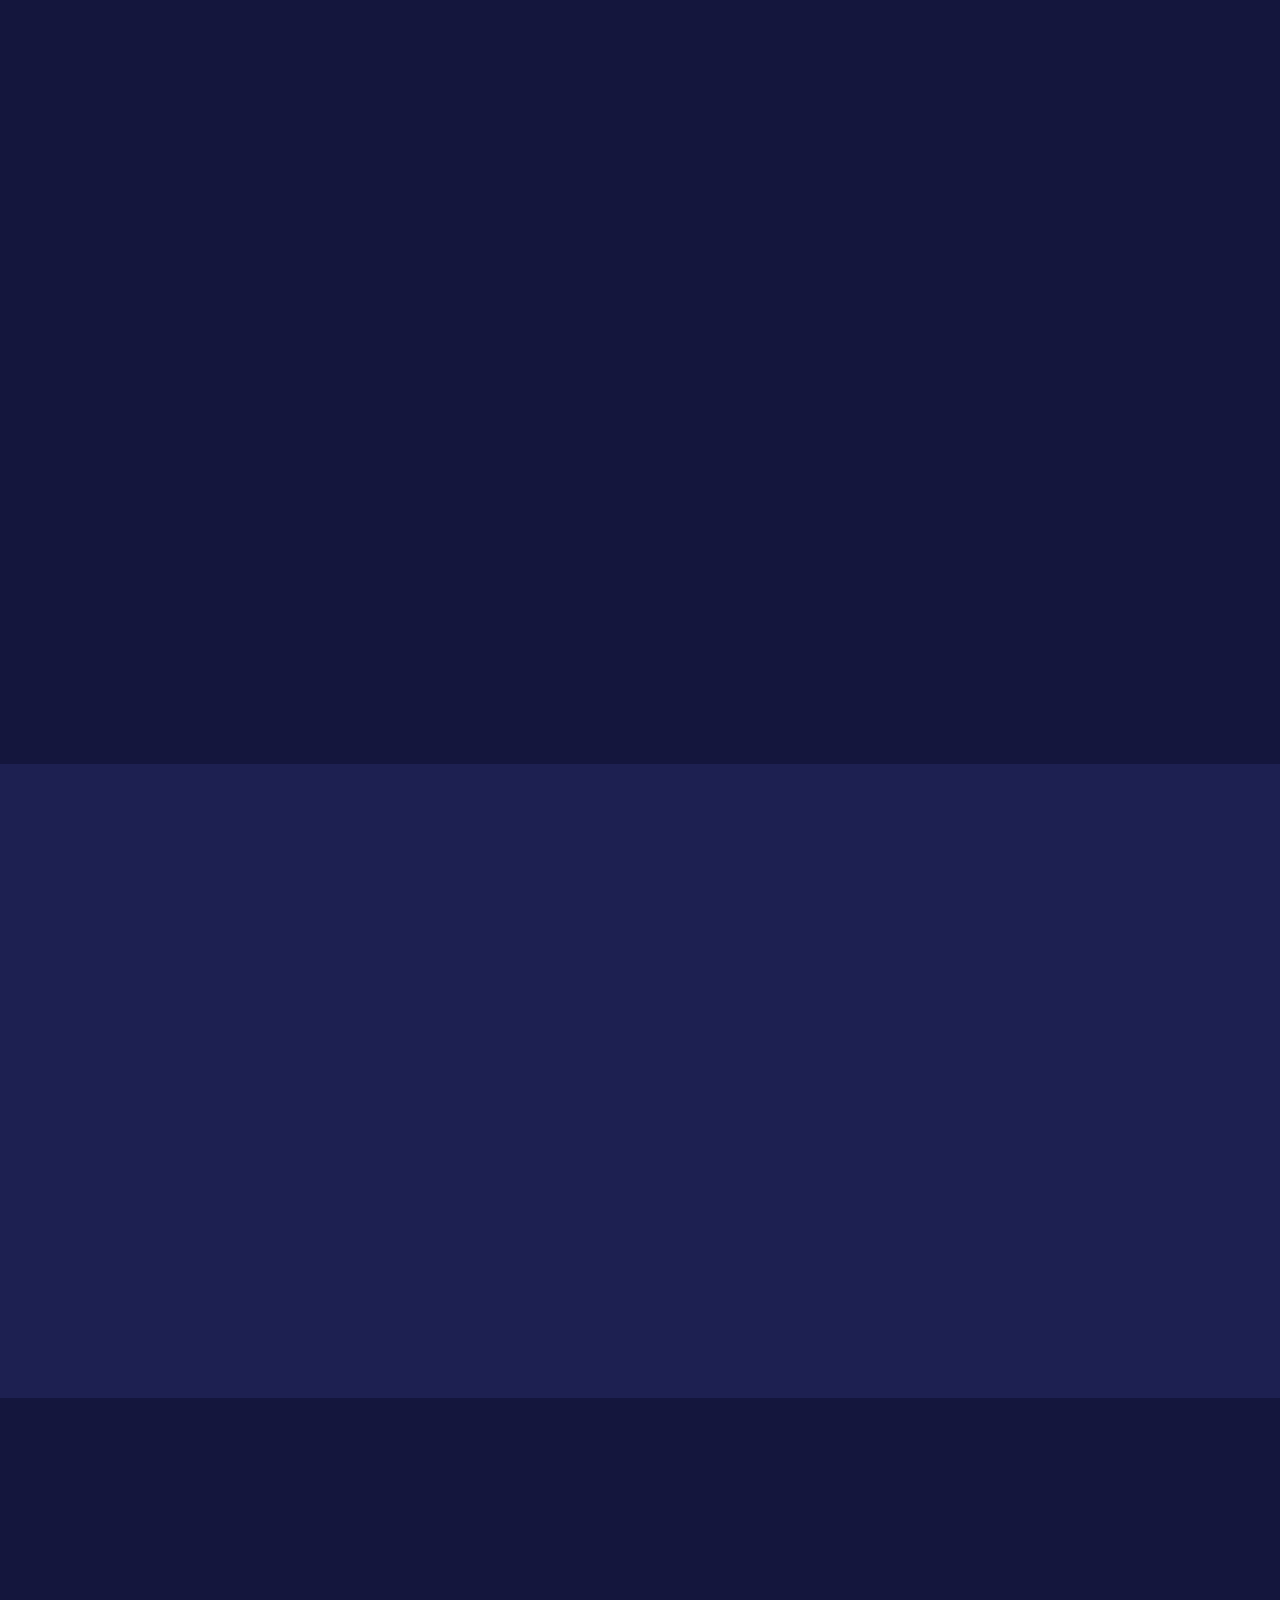
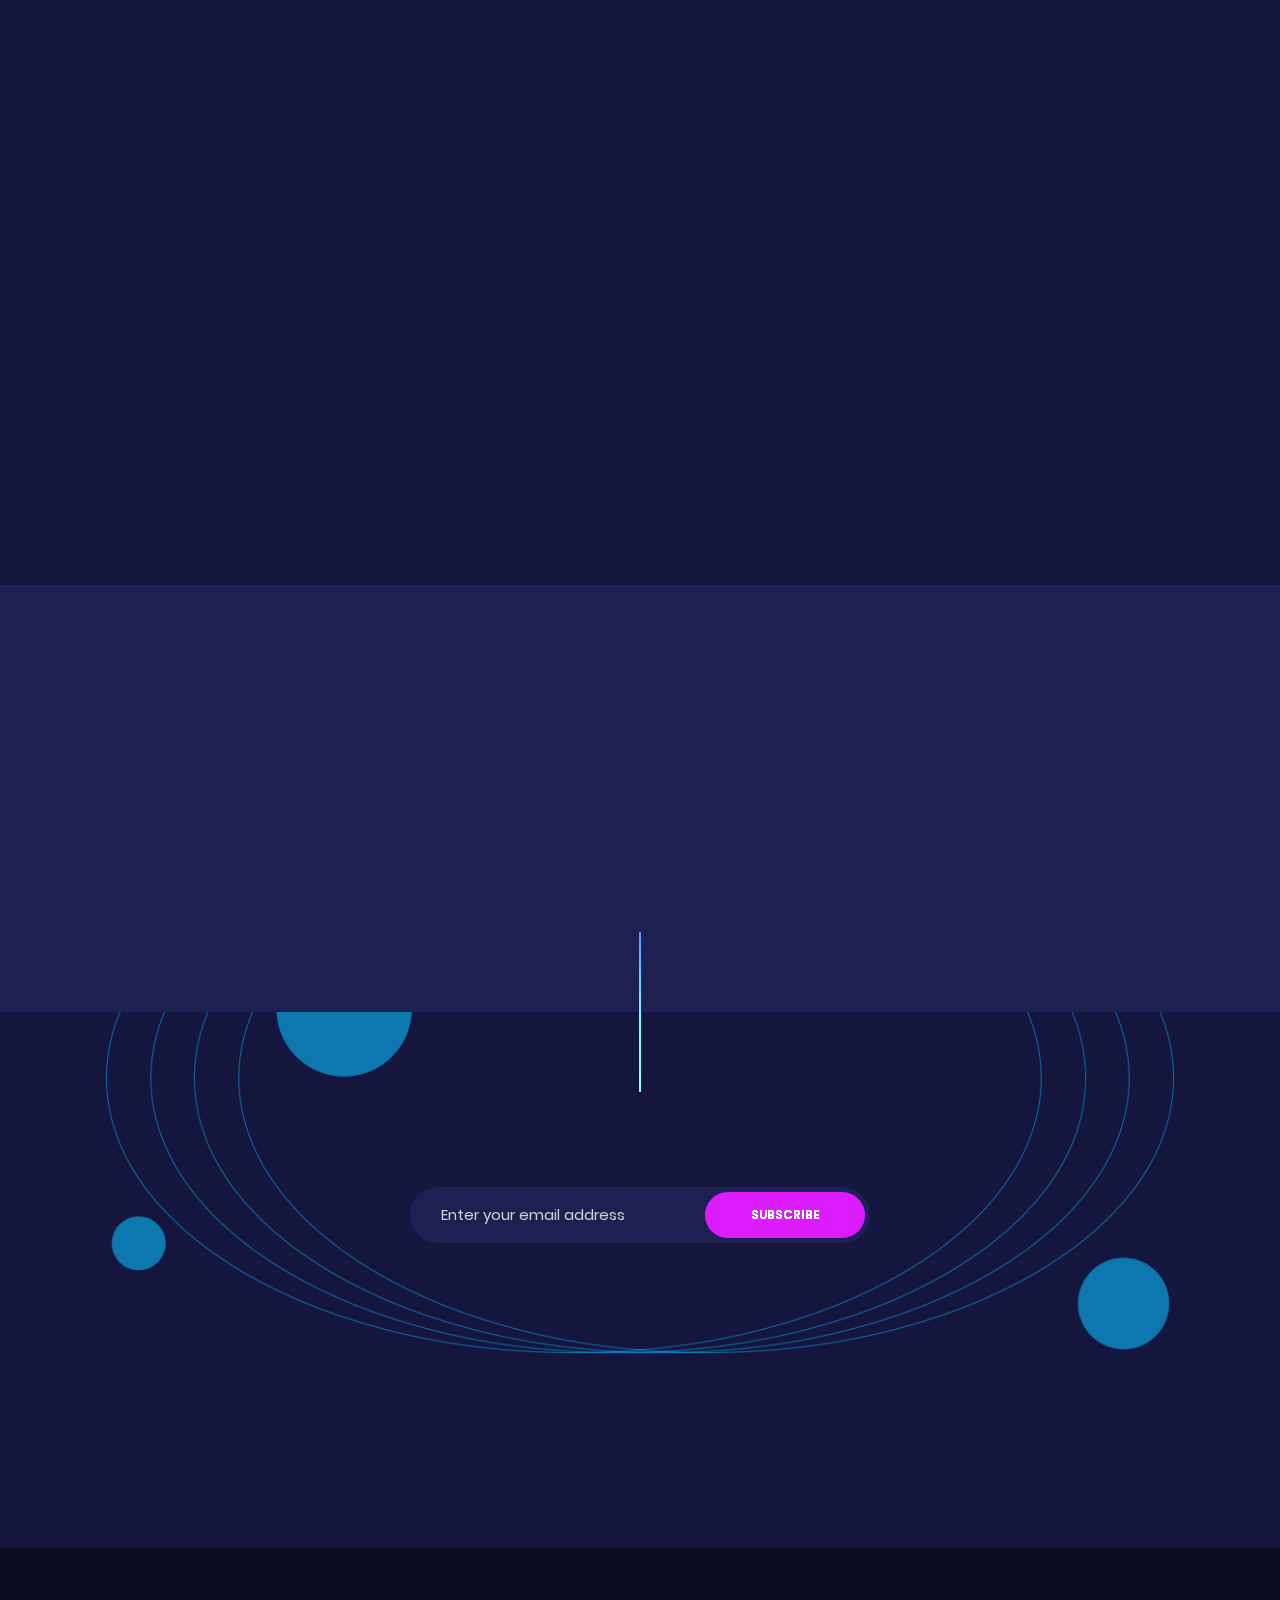
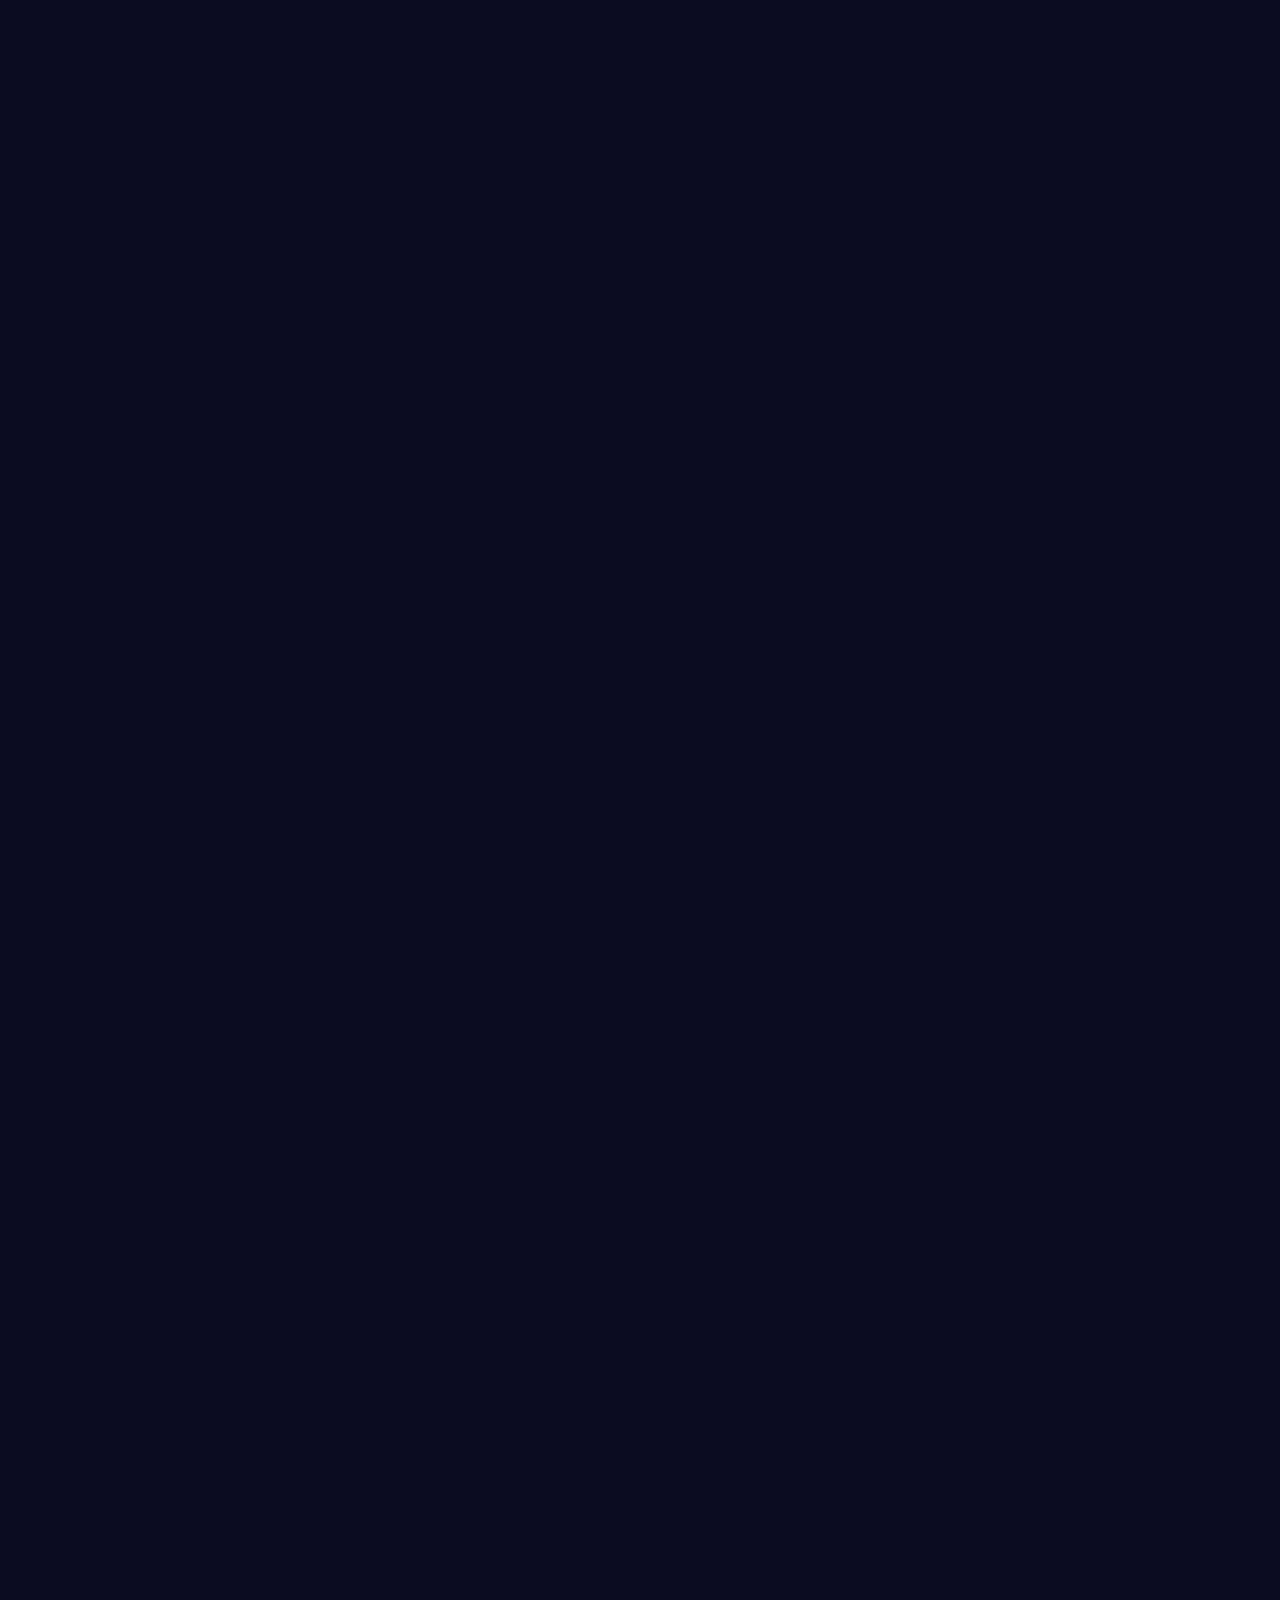
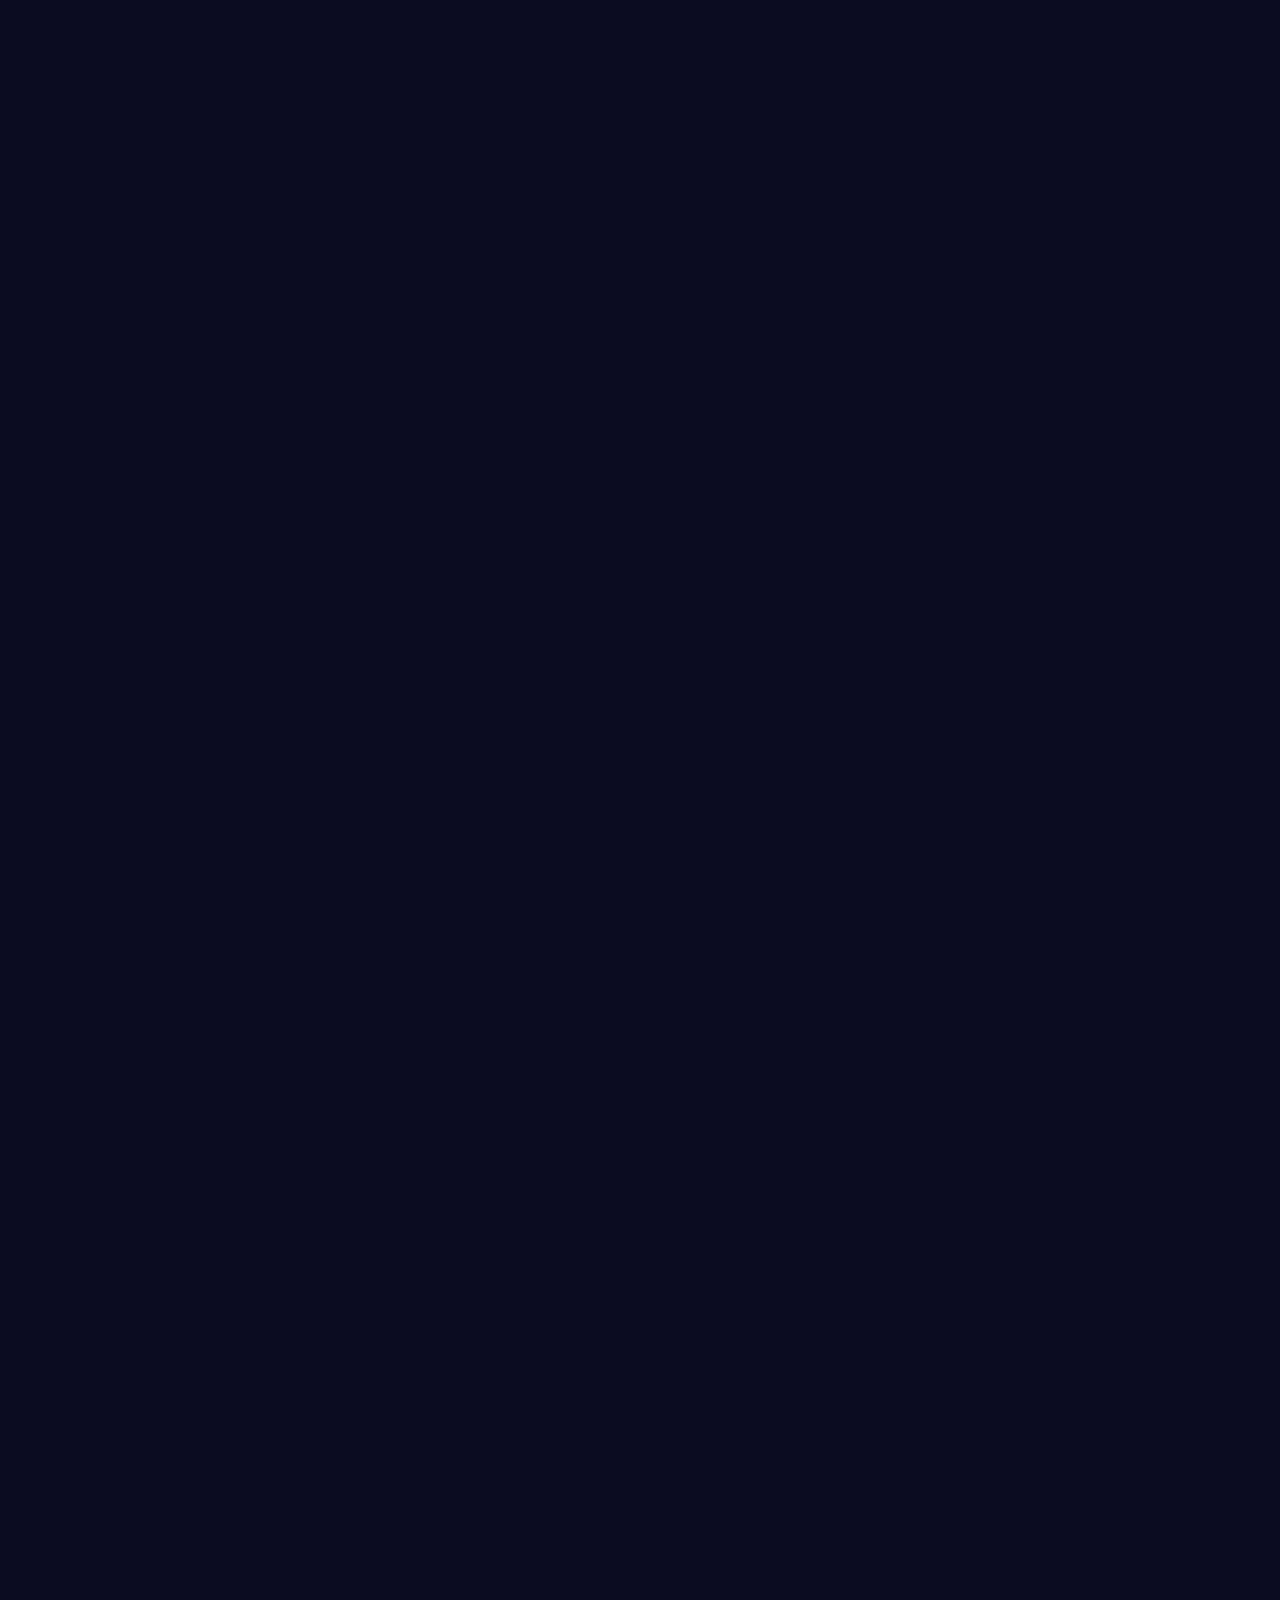
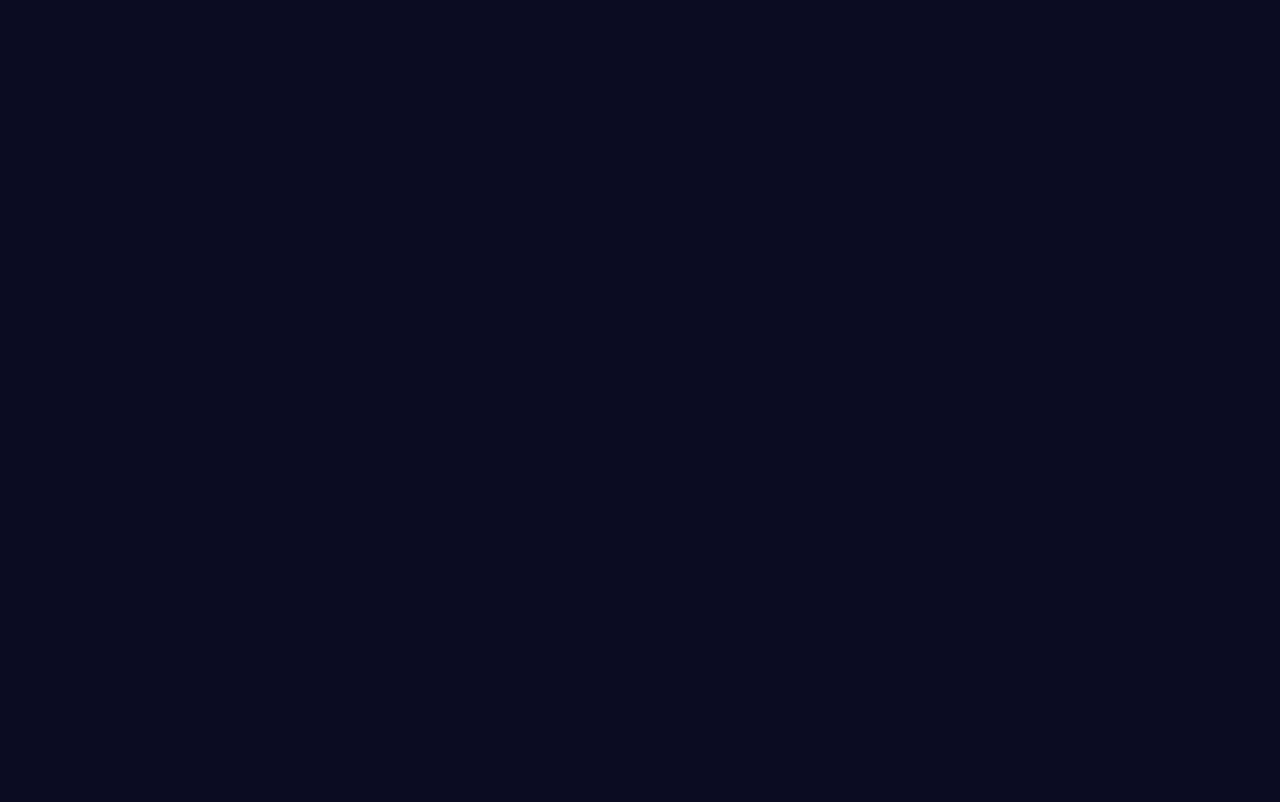
==== commit 1440b08d: "css fix" ====
--- a/web/index.html
+++ b/web/index.html
@@ -553,6 +553,10 @@
                             <img src="images/Partner11.jpg" alt="partner">
                         </div>
                     </div>
+                    <div class="col-sm"></div>
+                    <div class="col-sm"></div>
+                    <div class="col-sm"></div>
+                    <div class="col-sm"></div>
                 </div>
 				</div>
 			</div>
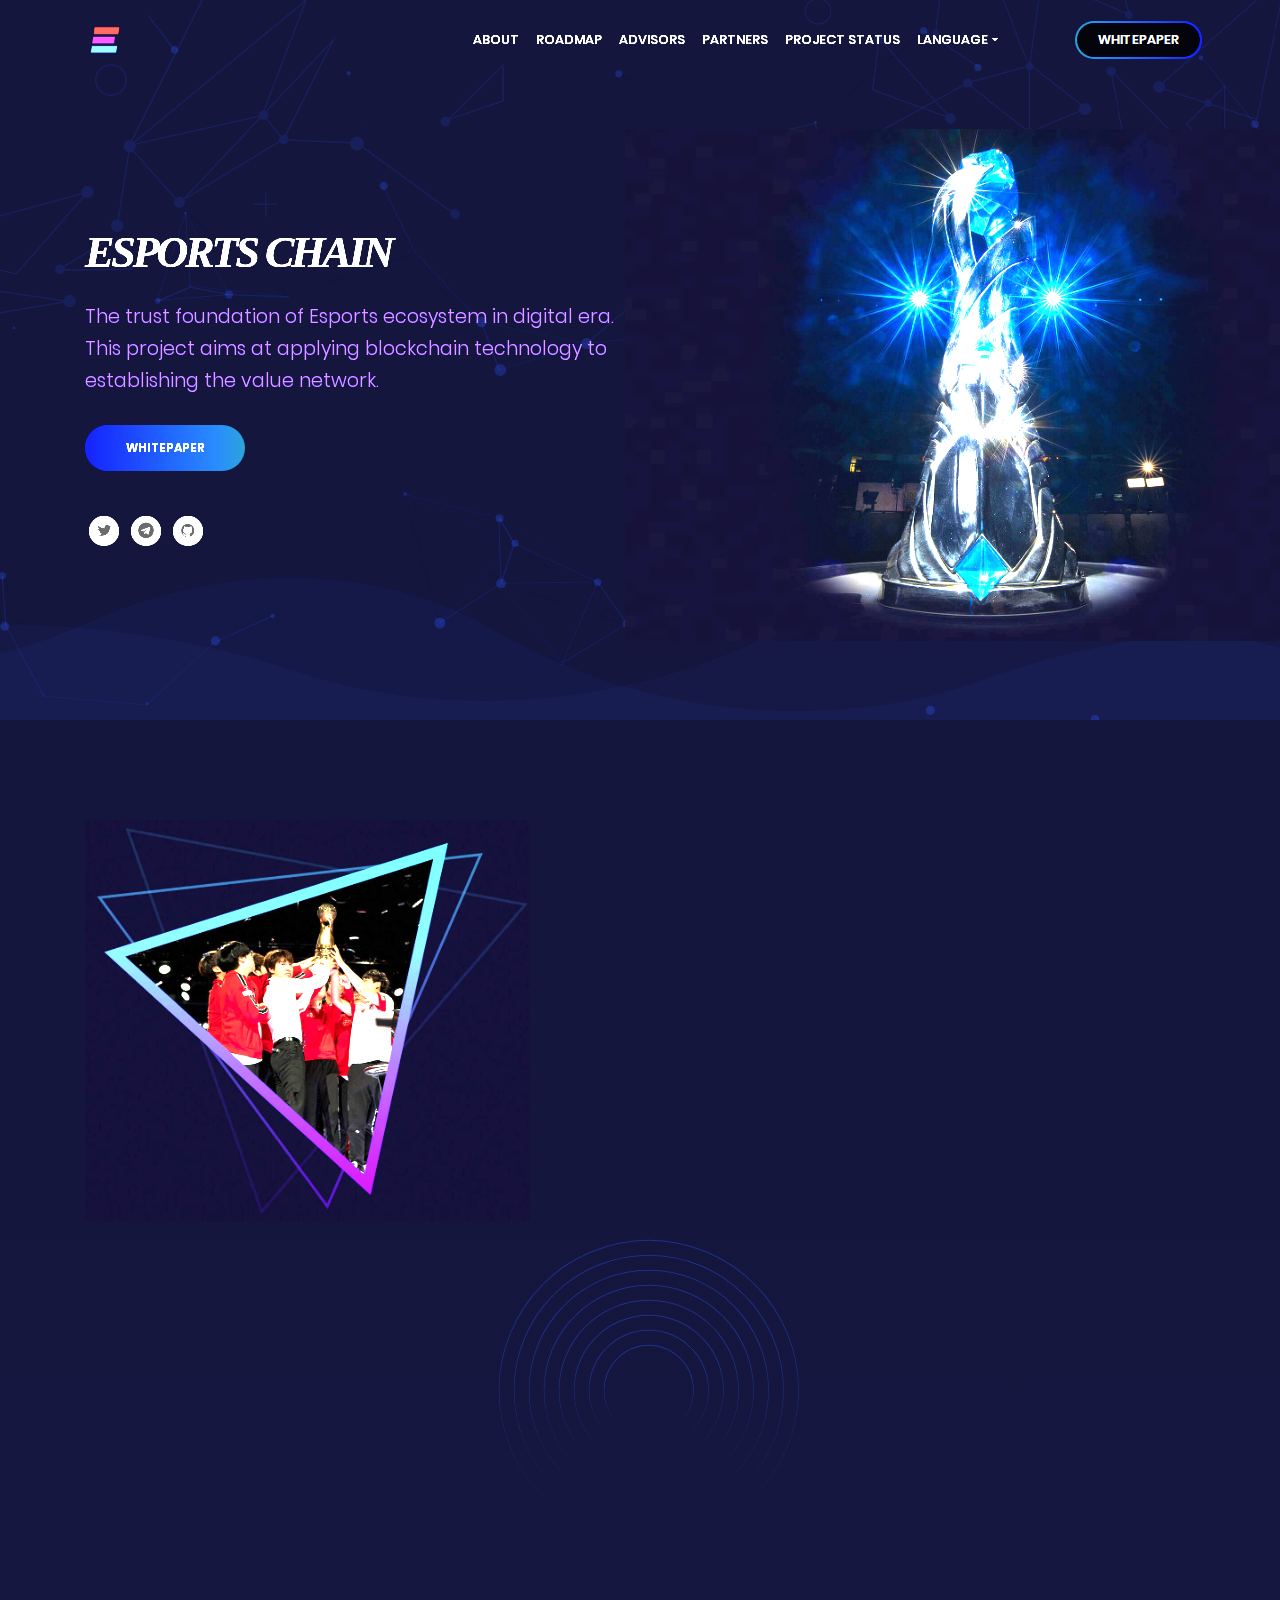
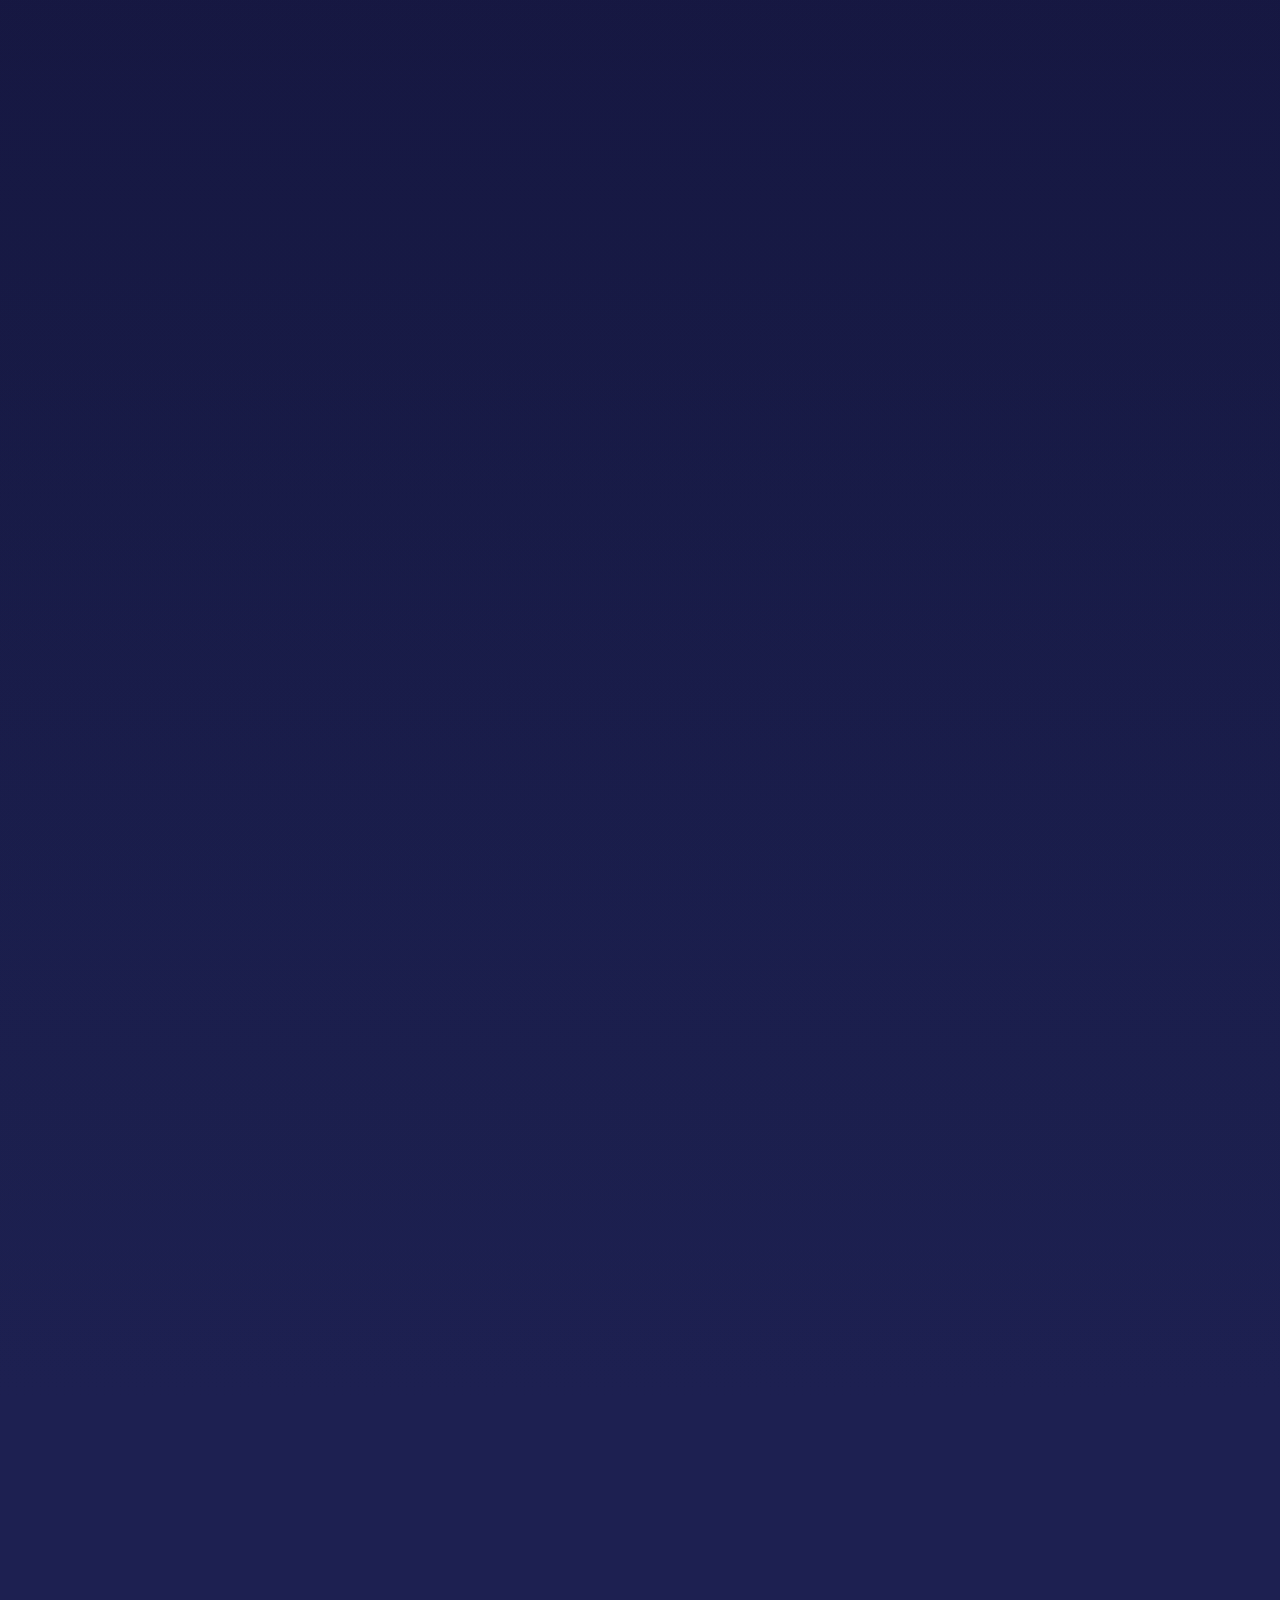
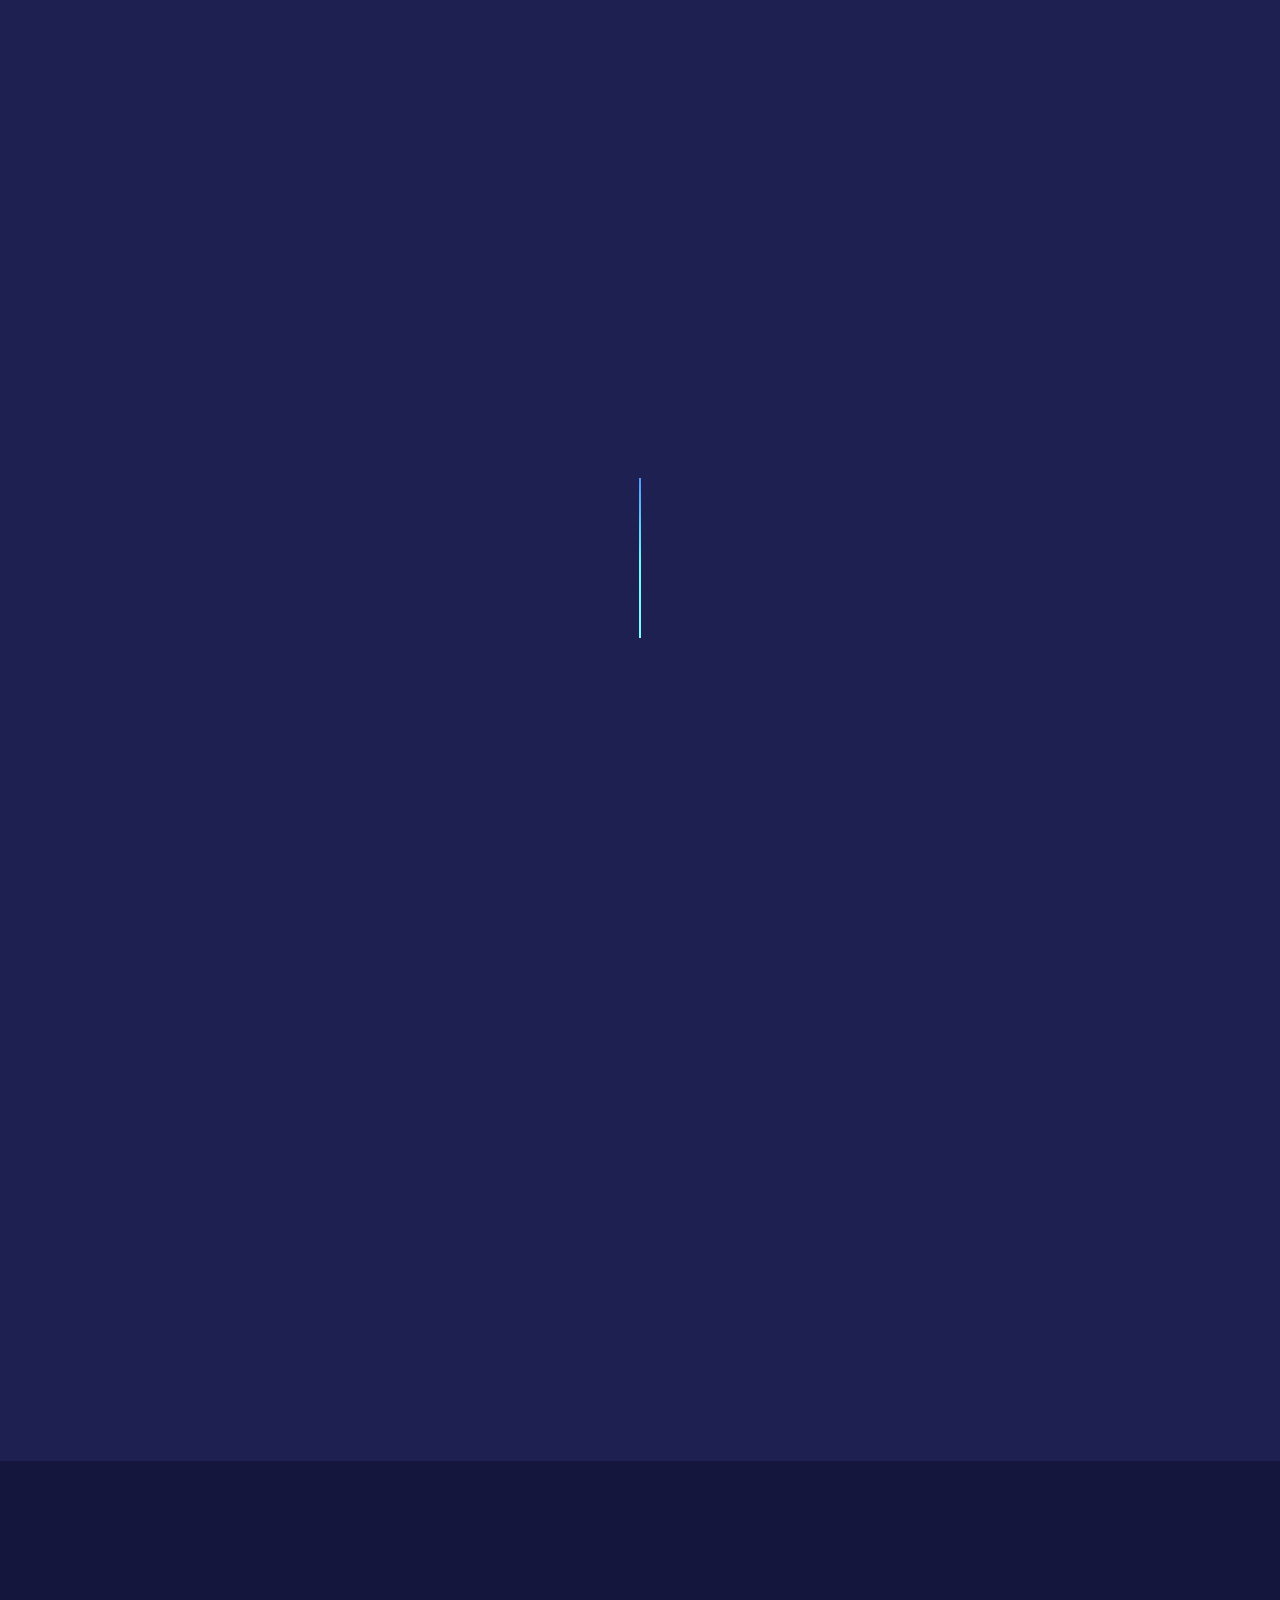
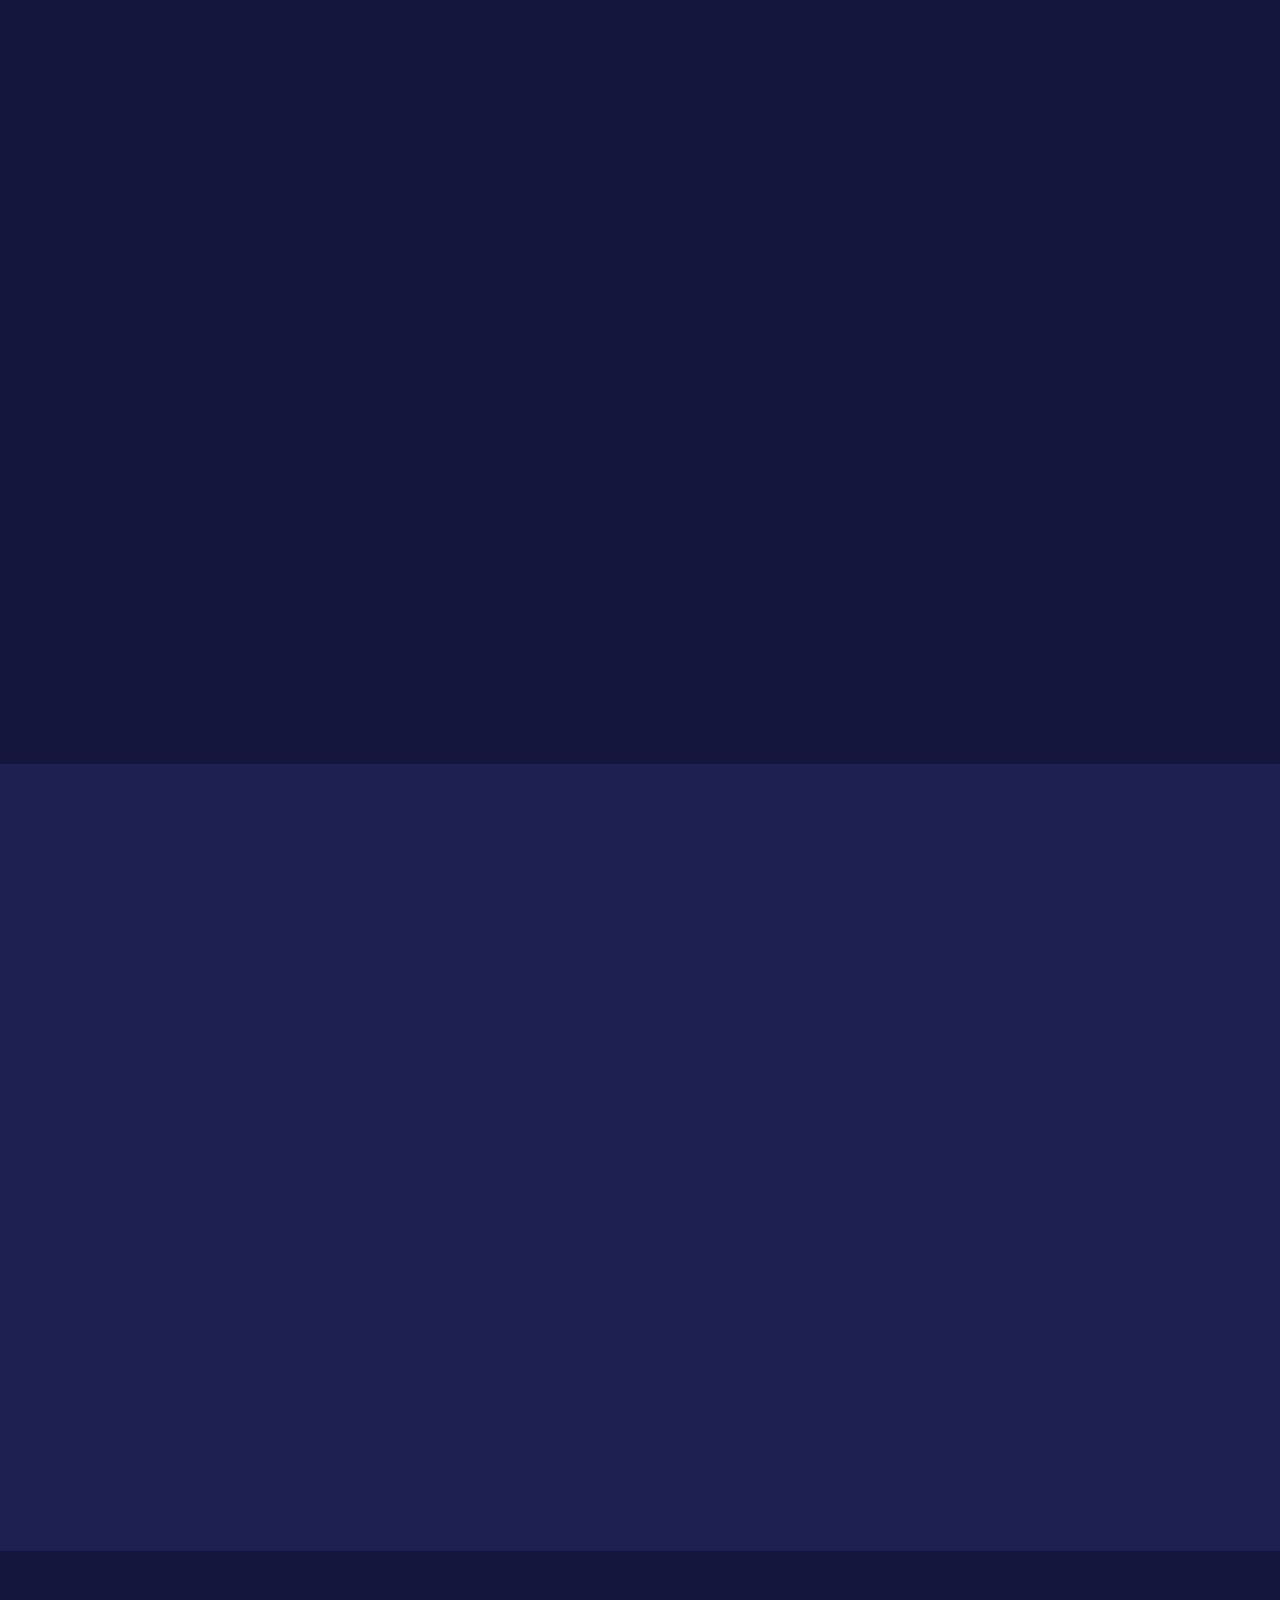
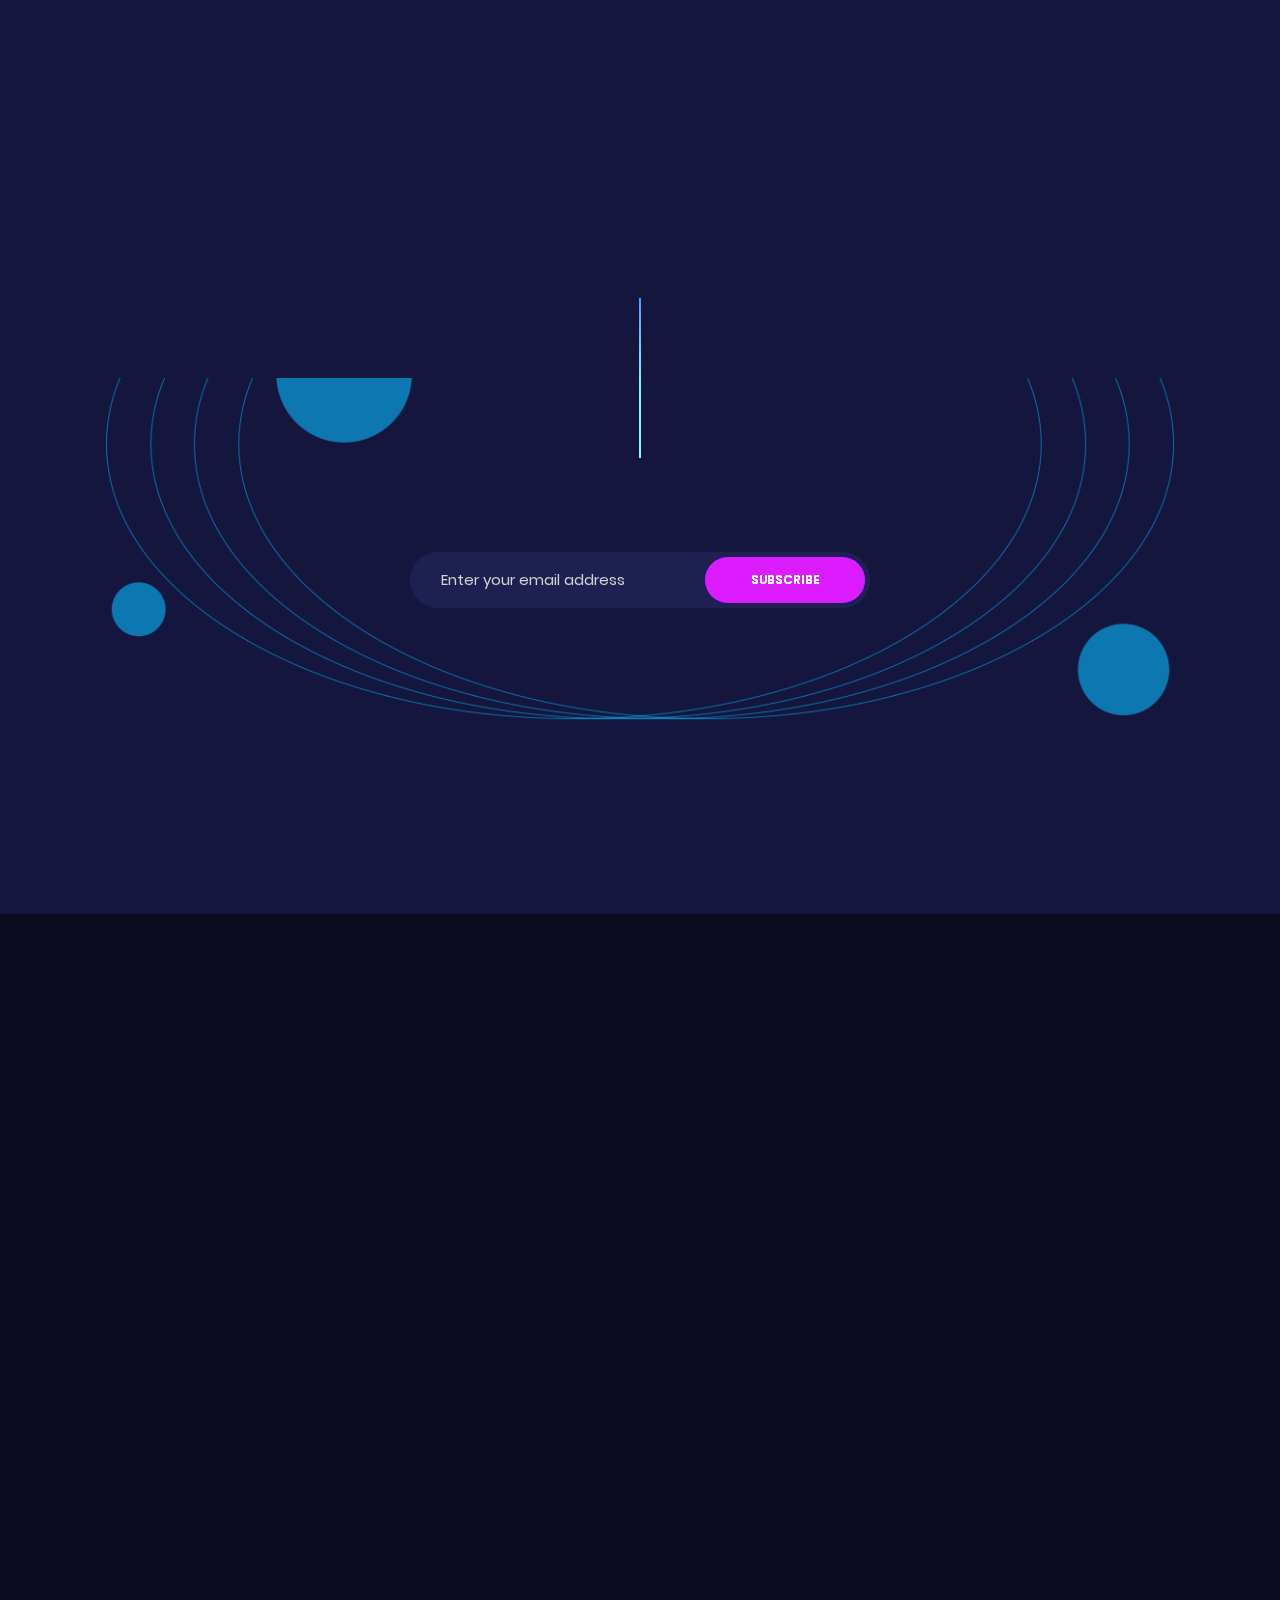
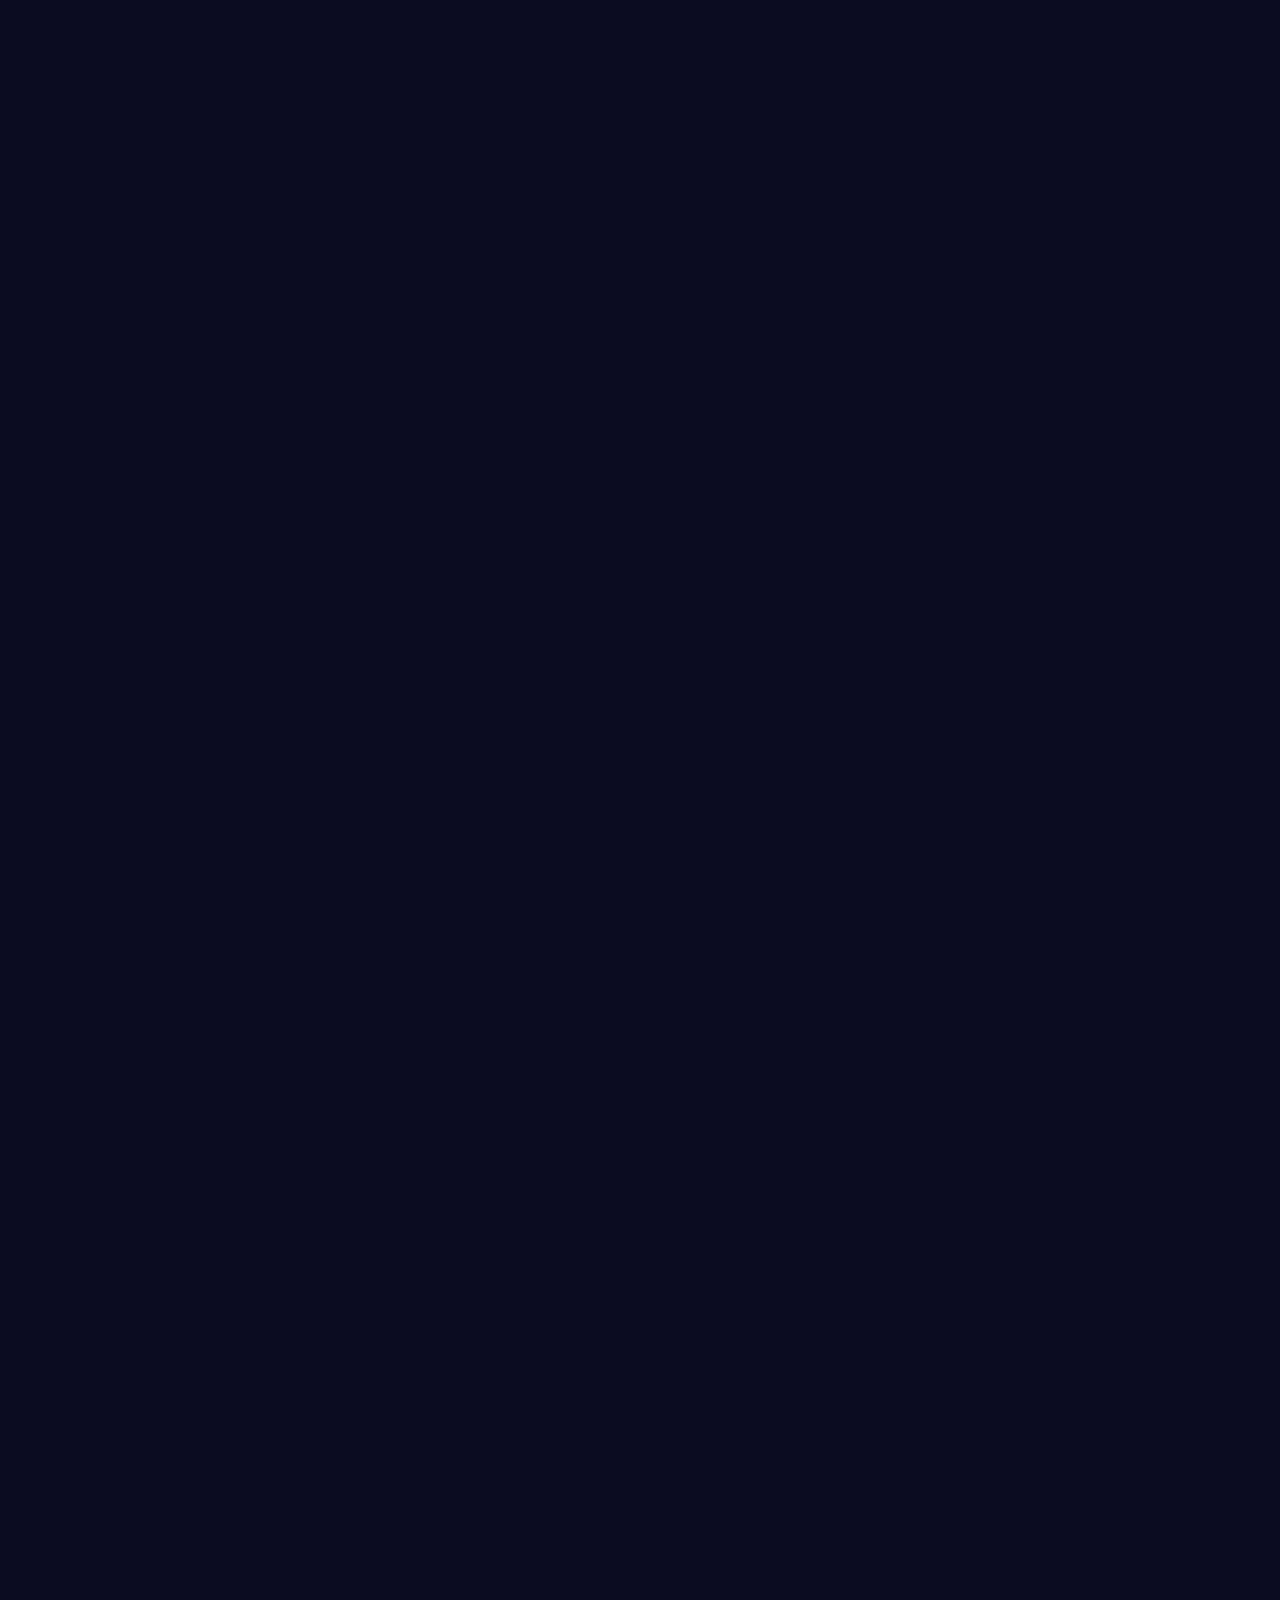
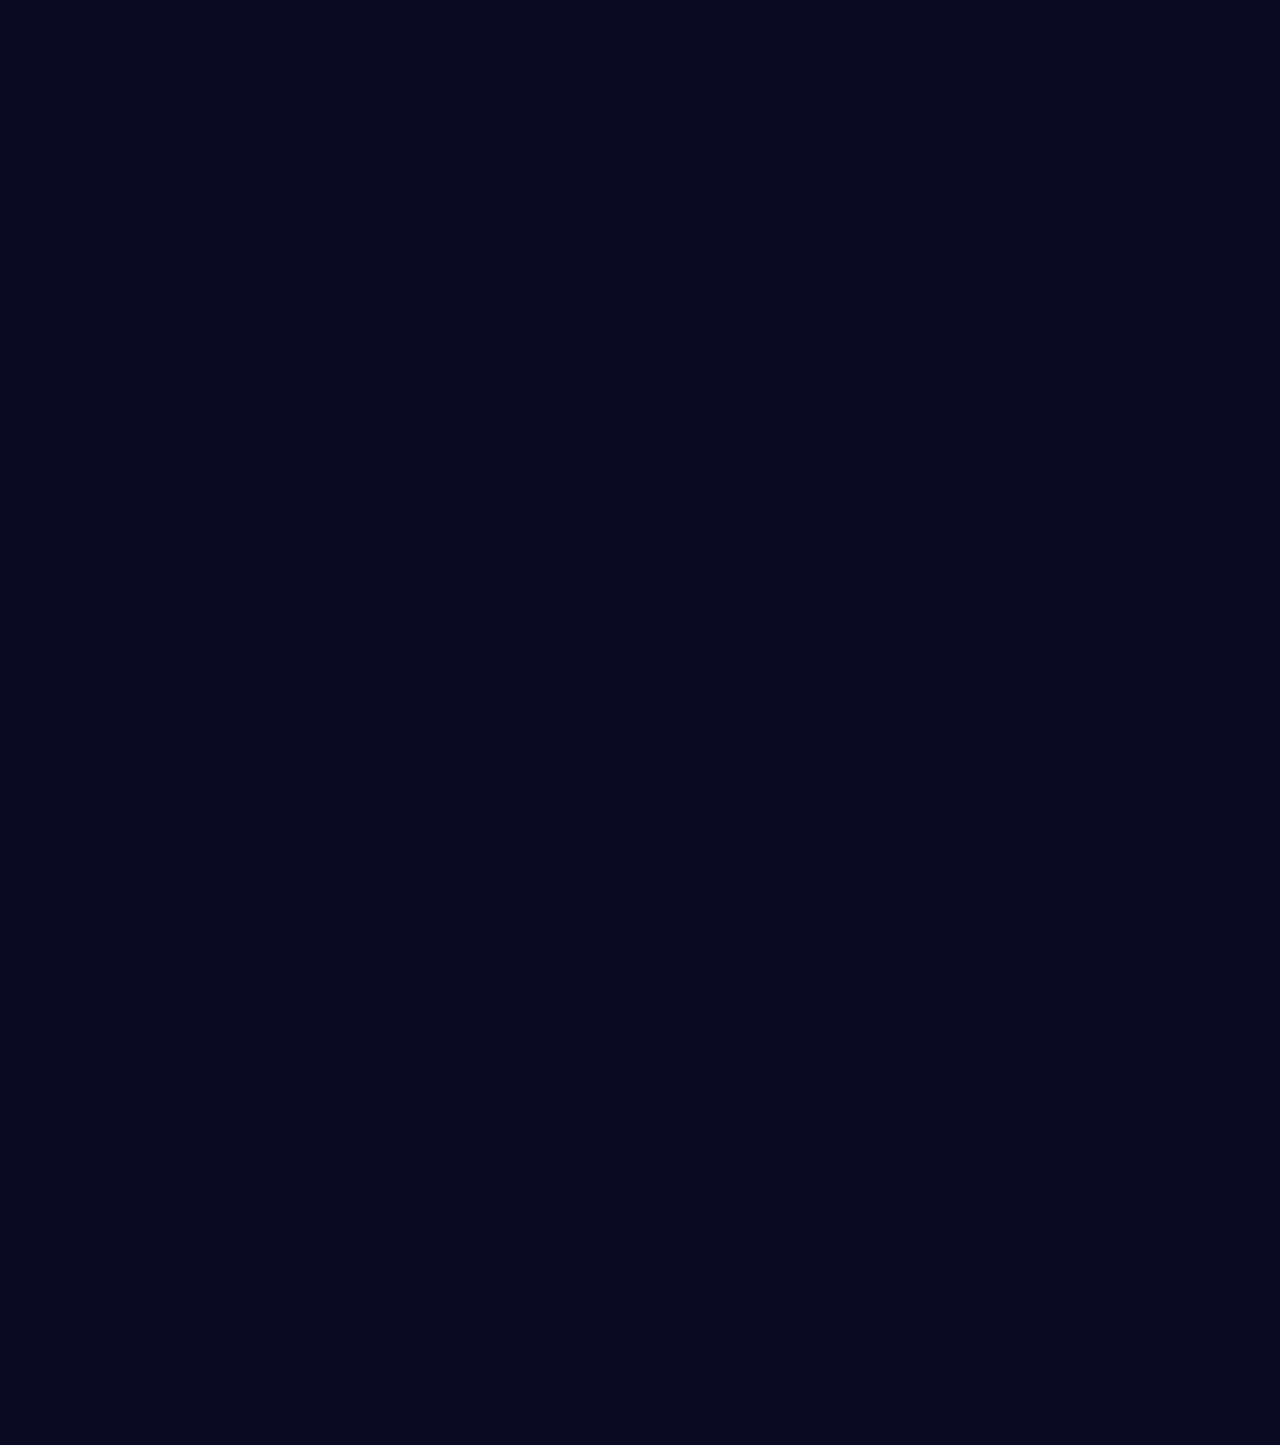
==== commit 0d3873fc: "commit: 去掉了「创始团队」区域，修复了index.html中的一个代码错误。" ====
--- a/web/index.html
+++ b/web/index.html
@@ -41,7 +41,6 @@
 						<li class="nav-item"><a class="nav-link menu-link" href="#intro">About<span class="sr-only">(current)</span></a></li>
 						<li class="nav-item"><a class="nav-link menu-link" href="#roadmap">Roadmap</a></li>
 						<li class="nav-item"><a class="nav-link menu-link" href="#team">Advisors</a></li>
-						<li class="nav-item"><a class="nav-link menu-link" href="#founding-team">Founding team</a></li>
 						<li class="nav-item"><a class="nav-link menu-link" href="#partners">Partners</a></li>
 						<li class="nav-item"><a class="nav-link menu-link" href="#news">Project Status</a></li>
 						<li class="nav-item dropdown oldpc">
@@ -410,78 +409,8 @@
 		</div>
 	</div>
 	<!-- Start Section -->
-	<!-- 创始团队 -->
-	<div class="section section-pad no-pb section-bg section-fix" id="founding-team">
-		<div class="container">
-
-			<div class="row text-center">
-				<div class="col-md-8 offset-md-2 col-lg-6 offset-lg-3">
-					<div class="section-head">
-						<h2 class="section-title animated block-heading" data-animate="fadeInUp" data-delay="0">Founding team
-							<span>Team</span>
-						</h2>
-					</div>
-				</div>
-			</div>
-
-			<div class="row">
-				<div class="col-md-10 offset-md-1">
-					<div class="row text-center">
-
-						<div class="col-lg-4 col-md-6">
-							<div class="team-circle animated" data-animate="fadeInUp" data-delay=".1">
-								<div class="team-photo">
-									<img src="images/pechi.jpg" alt="team">
-									<div class="mask">
-										<h2>CEO  Pechi</h2>
-										<p>Veteran of Chinese eSports industry with years of experience, advocator of eSports professionalization, former producer at Tencent Video</p>
-									</div>
-								</div>
-								<div class="team-info">
-									<h5 class="team-name">CEO  Pechi </h5>
-									<span class="team-title">Veteran of Chinese eSports industry with years of experience, advocator of eSports professionalization, former producer at Tencent Video</span>
-								</div>
-							</div>
-						</div><!-- .col  -->
-
-						<div class="col-lg-4 col-md-6 offset-md-3 offset-lg-0 animated" data-animate="fadeInUp" data-delay=".3">
-							<div class="team-circle">
-								<div class="team-photo">
-									<img src="images/up.jpg" alt="team">
-									<div class="mask">
-										<h2>COO Up</h2>
-										<p>Experienced eSports professional, formerly worked for Comsenz and Tencent</p>
-									</div>
-								</div>
-								<div class="team-info">
-									<h5 class="team-name">COO Up</h5>
-									<span class="team-title">Experienced eSports professional, formerly worked for Comsenz and Tencent</span>
-								</div>
-							</div>
-						</div><!-- .col  -->
-
-						<div class="col-lg-4 col-md-6">
-							<div class="team-circle animated" data-animate="fadeInUp" data-delay=".1">
-								<div class="team-photo">
-									<img src="images/playcode.png" alt="team">
-									<div class="mask">
-										<h2>CTO Playcode</h2>
-										<p>Experienced Internet engineer, formerly worked for Comsenz and Tencent</p>
-									</div>
-								</div>
-								<div class="team-info">
-									<h5 class="team-name">CTO Playcode</h5>
-									<span class="team-title">Experienced Internet engineer, formerly worked for Comsenz and Tencent</span>
-								</div>
-							</div>
-						</div><!-- .col  -->
-					</div><!-- .row  -->
-				</div><!-- .col  -->
-			</div><!-- .row  -->
-		</div>
-	</div>
-	<!-- Start Section -->
-	<div class="section section-pad section-bg-alt" id="partners">
+	<!-- Start Section -->
+	<div class="section section-pad section-bg" id="partners">
 		<div class="container">
 			<div class="row text-center">
 				<div class="col">
@@ -564,9 +493,9 @@
 	</div>
 	<!-- Start Section -->
 		<!-- 项目动态 -->
-		<div class="section section-pad section-bg section-fix" id="news">
+		<div class="section section-pad section-bg-alt section-fix" id="news">
 				<div class="container">
-		
+
 					<div class="row text-center">
 						<div class="col-md-8 offset-md-2 col-lg-6 offset-lg-3">
 							<div class="section-head">
@@ -576,7 +505,7 @@
 							</div>
 						</div>
 					</div>
-		
+
 					<div class="row">
 						<div class="col-lg-12 col-md-12">
 							<div class="row text-center">
@@ -661,6 +590,5 @@
 });
 
 	</script>
-</script>
 </body>
 </html>
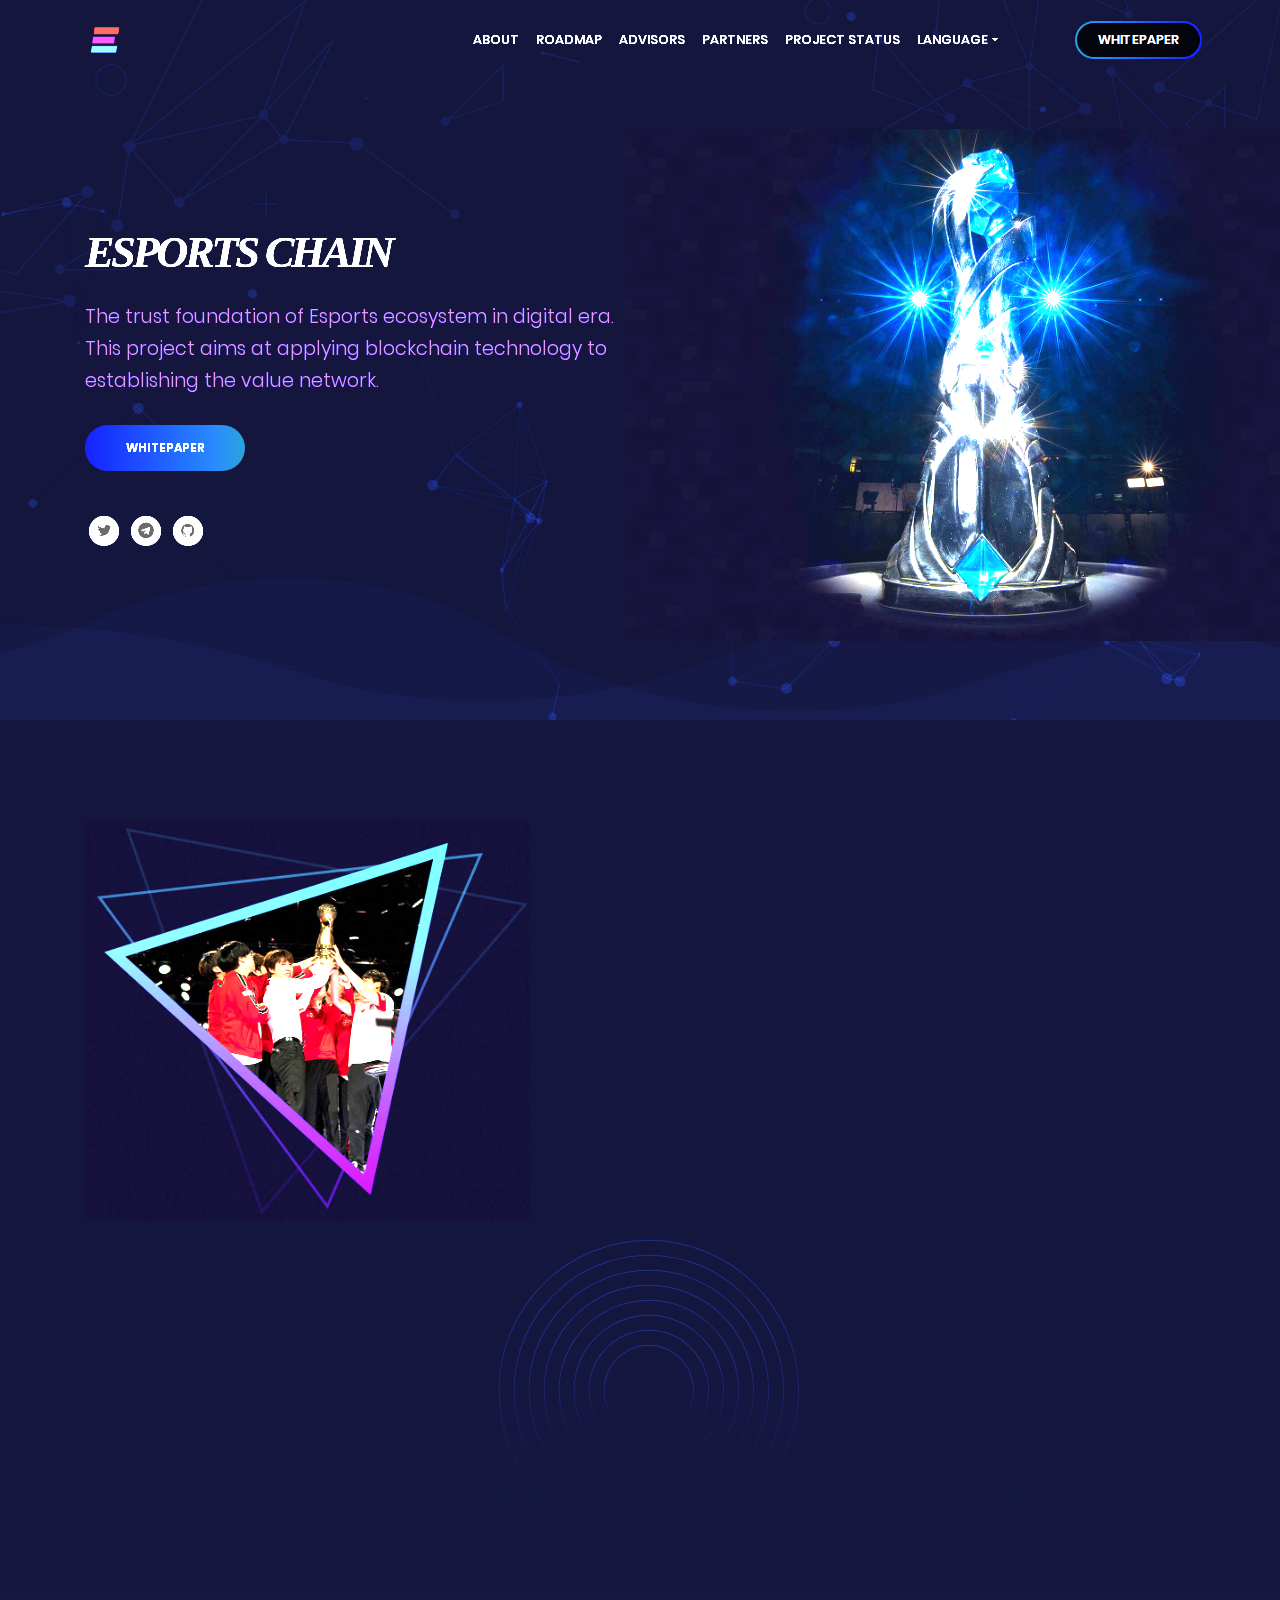
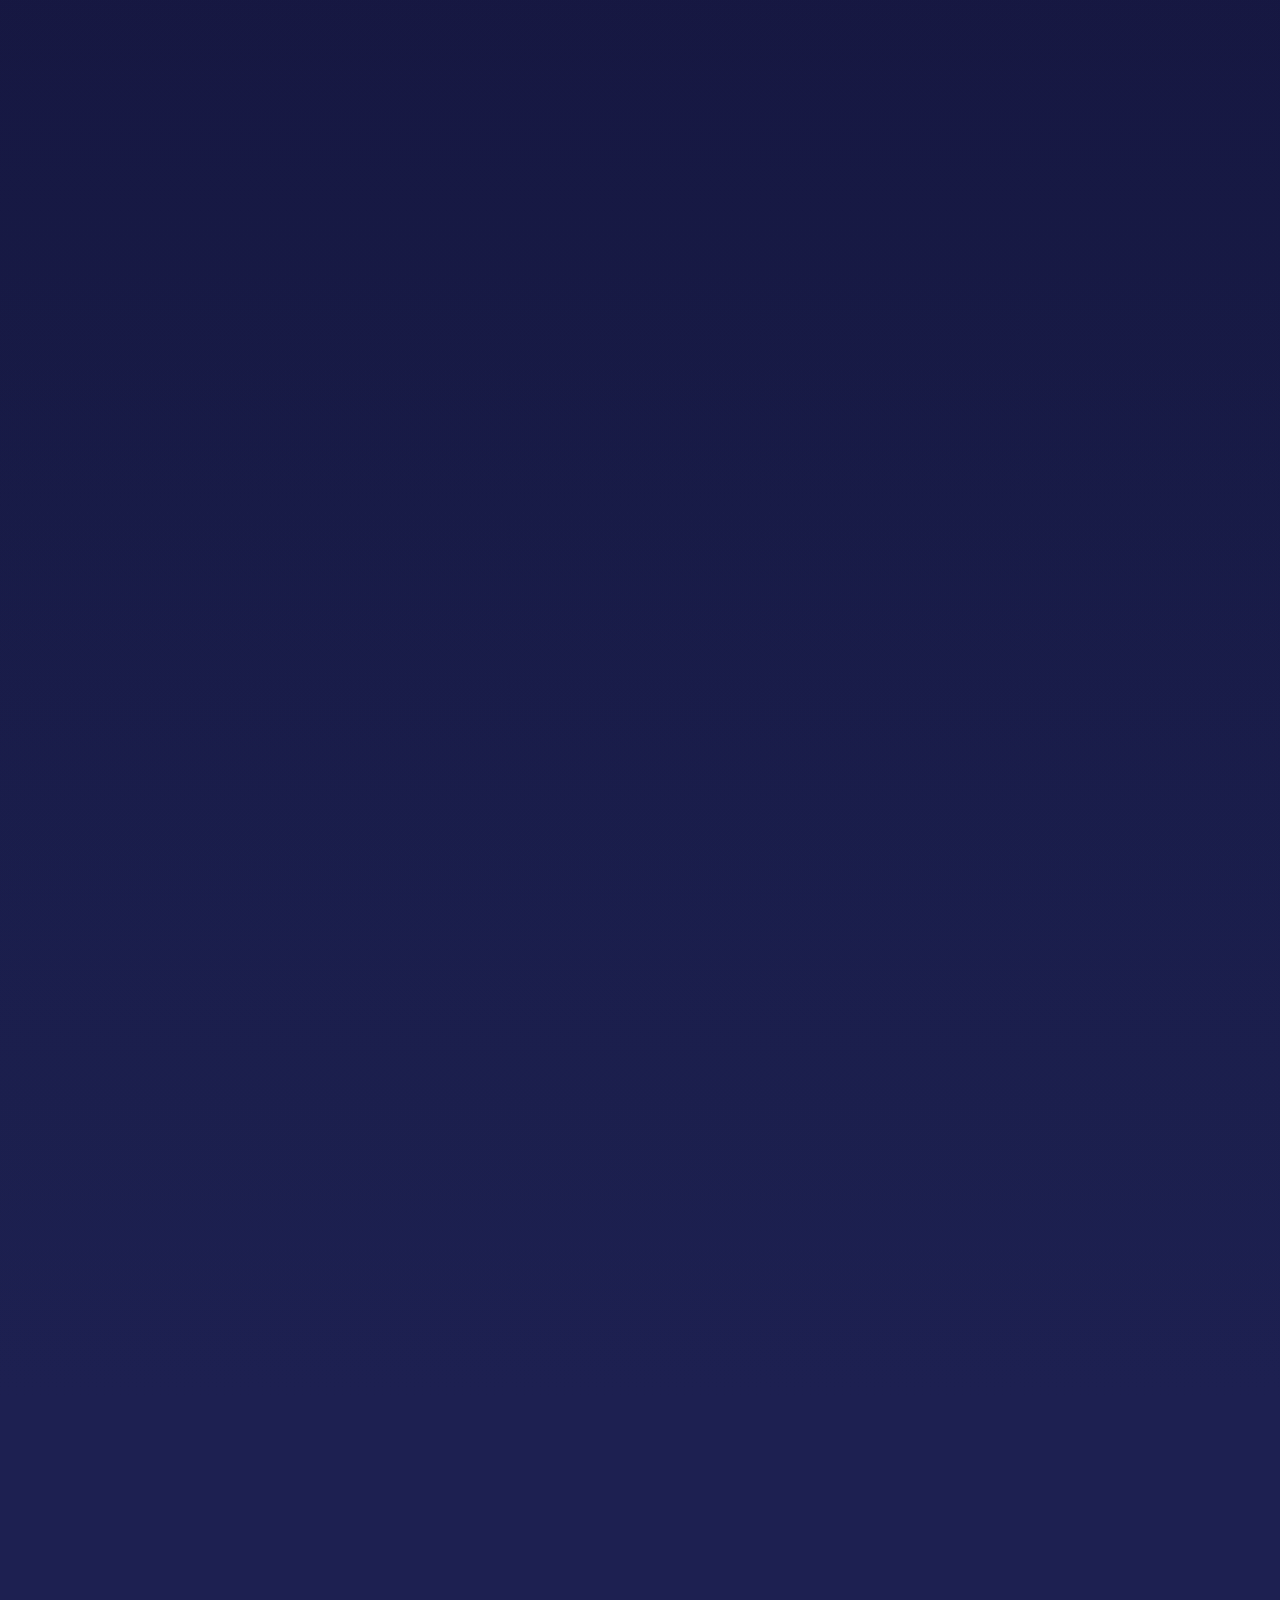
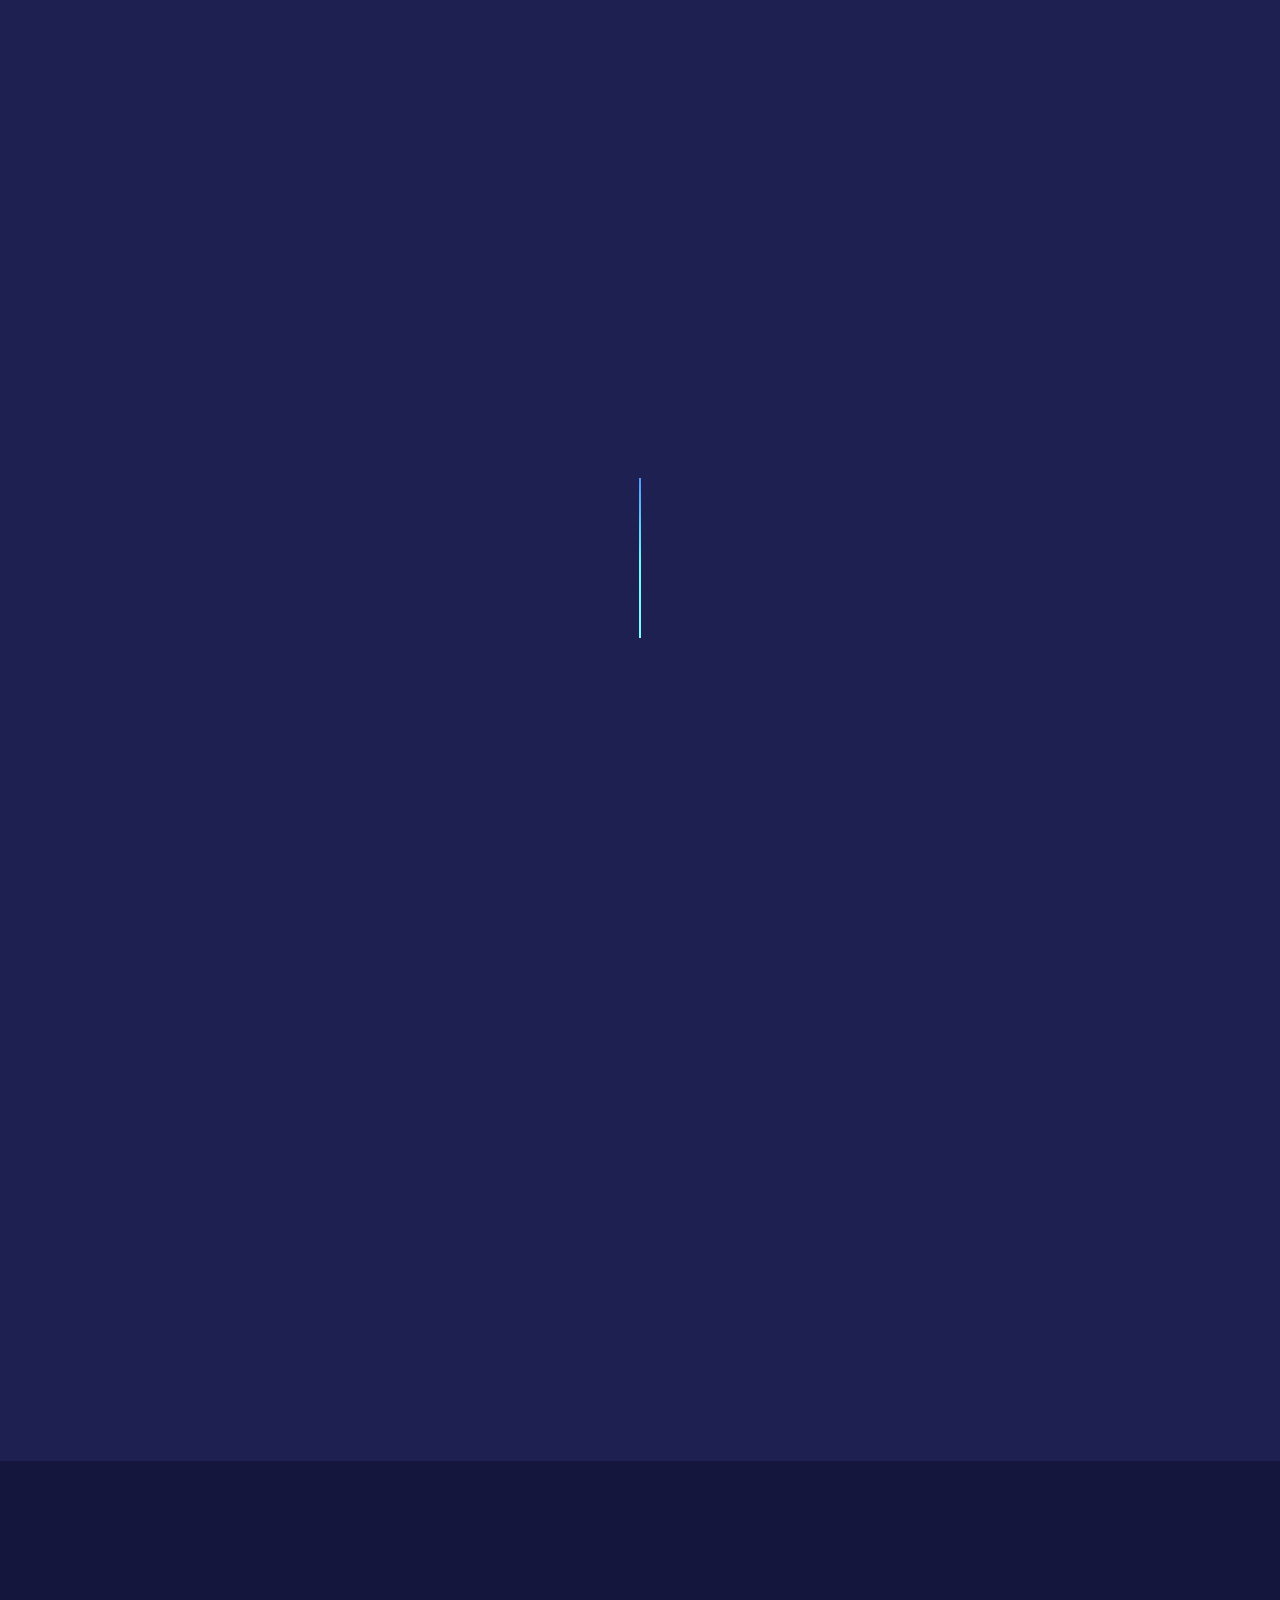
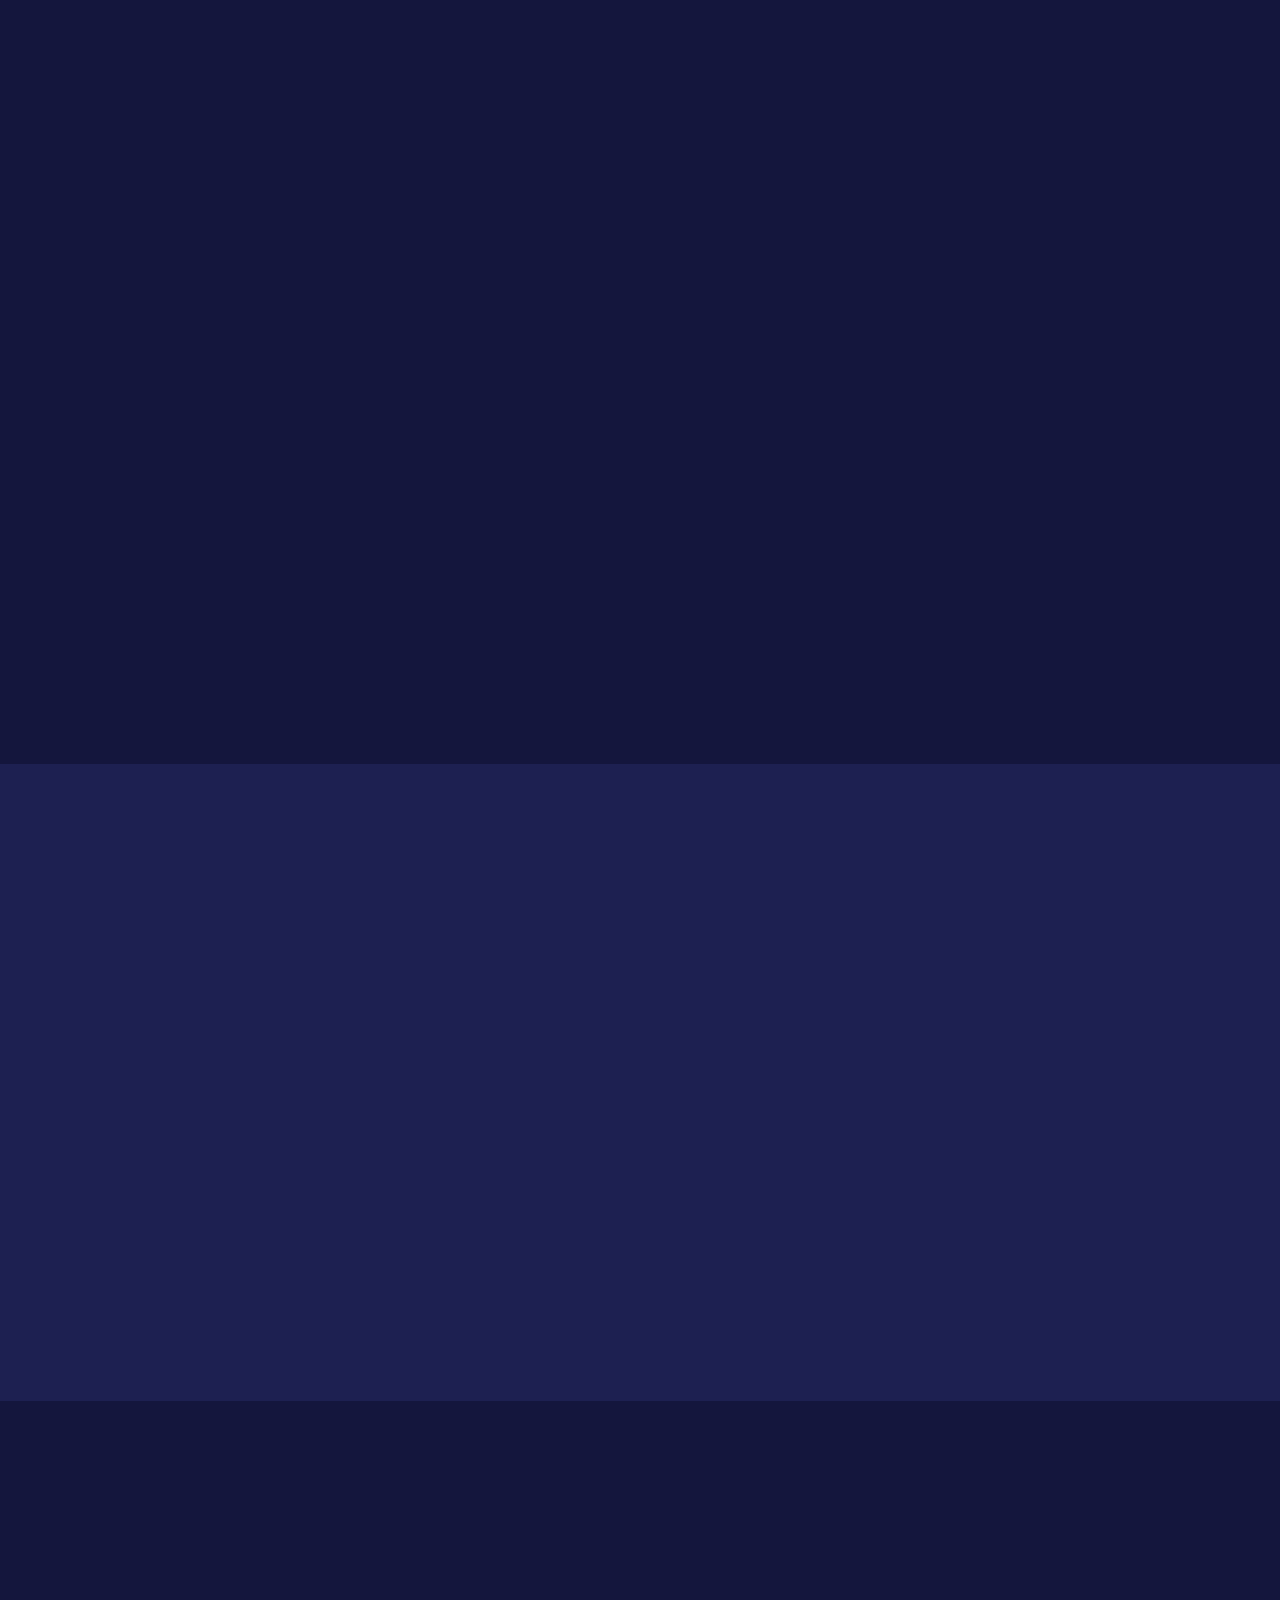
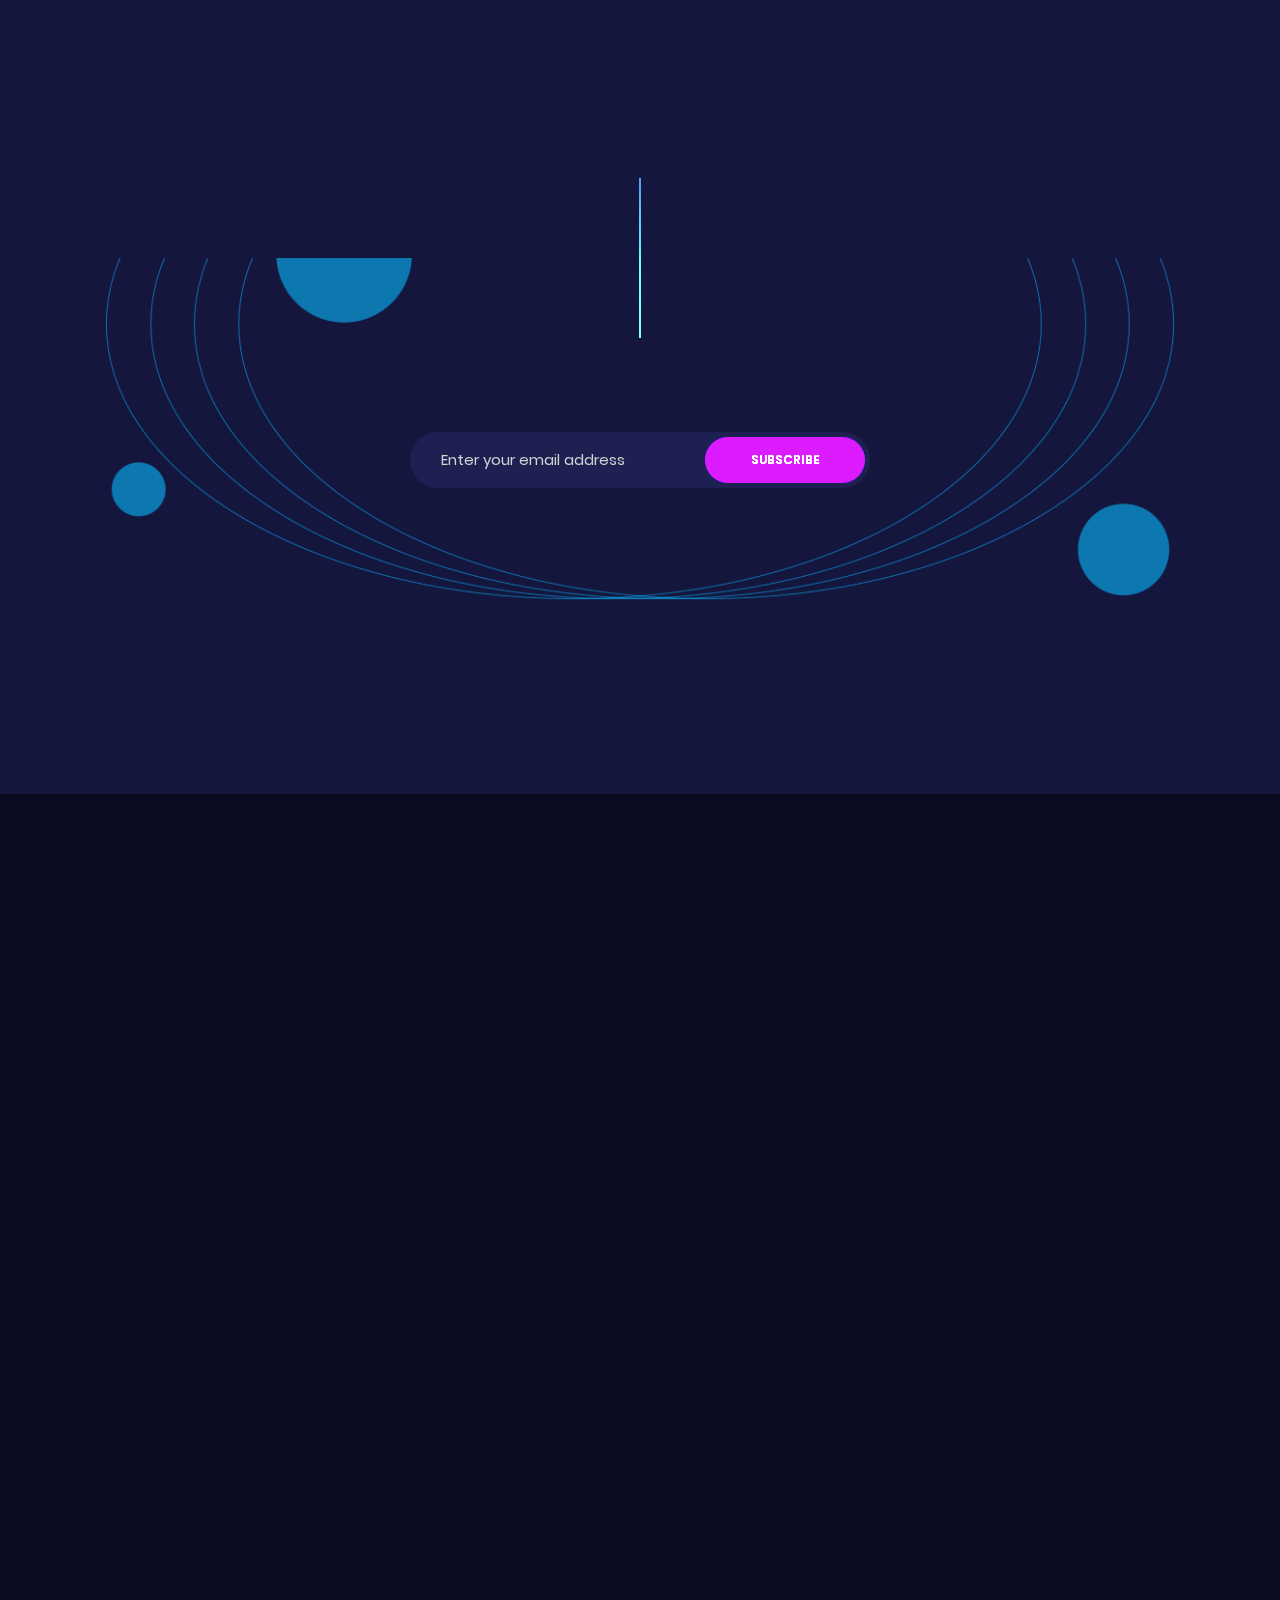
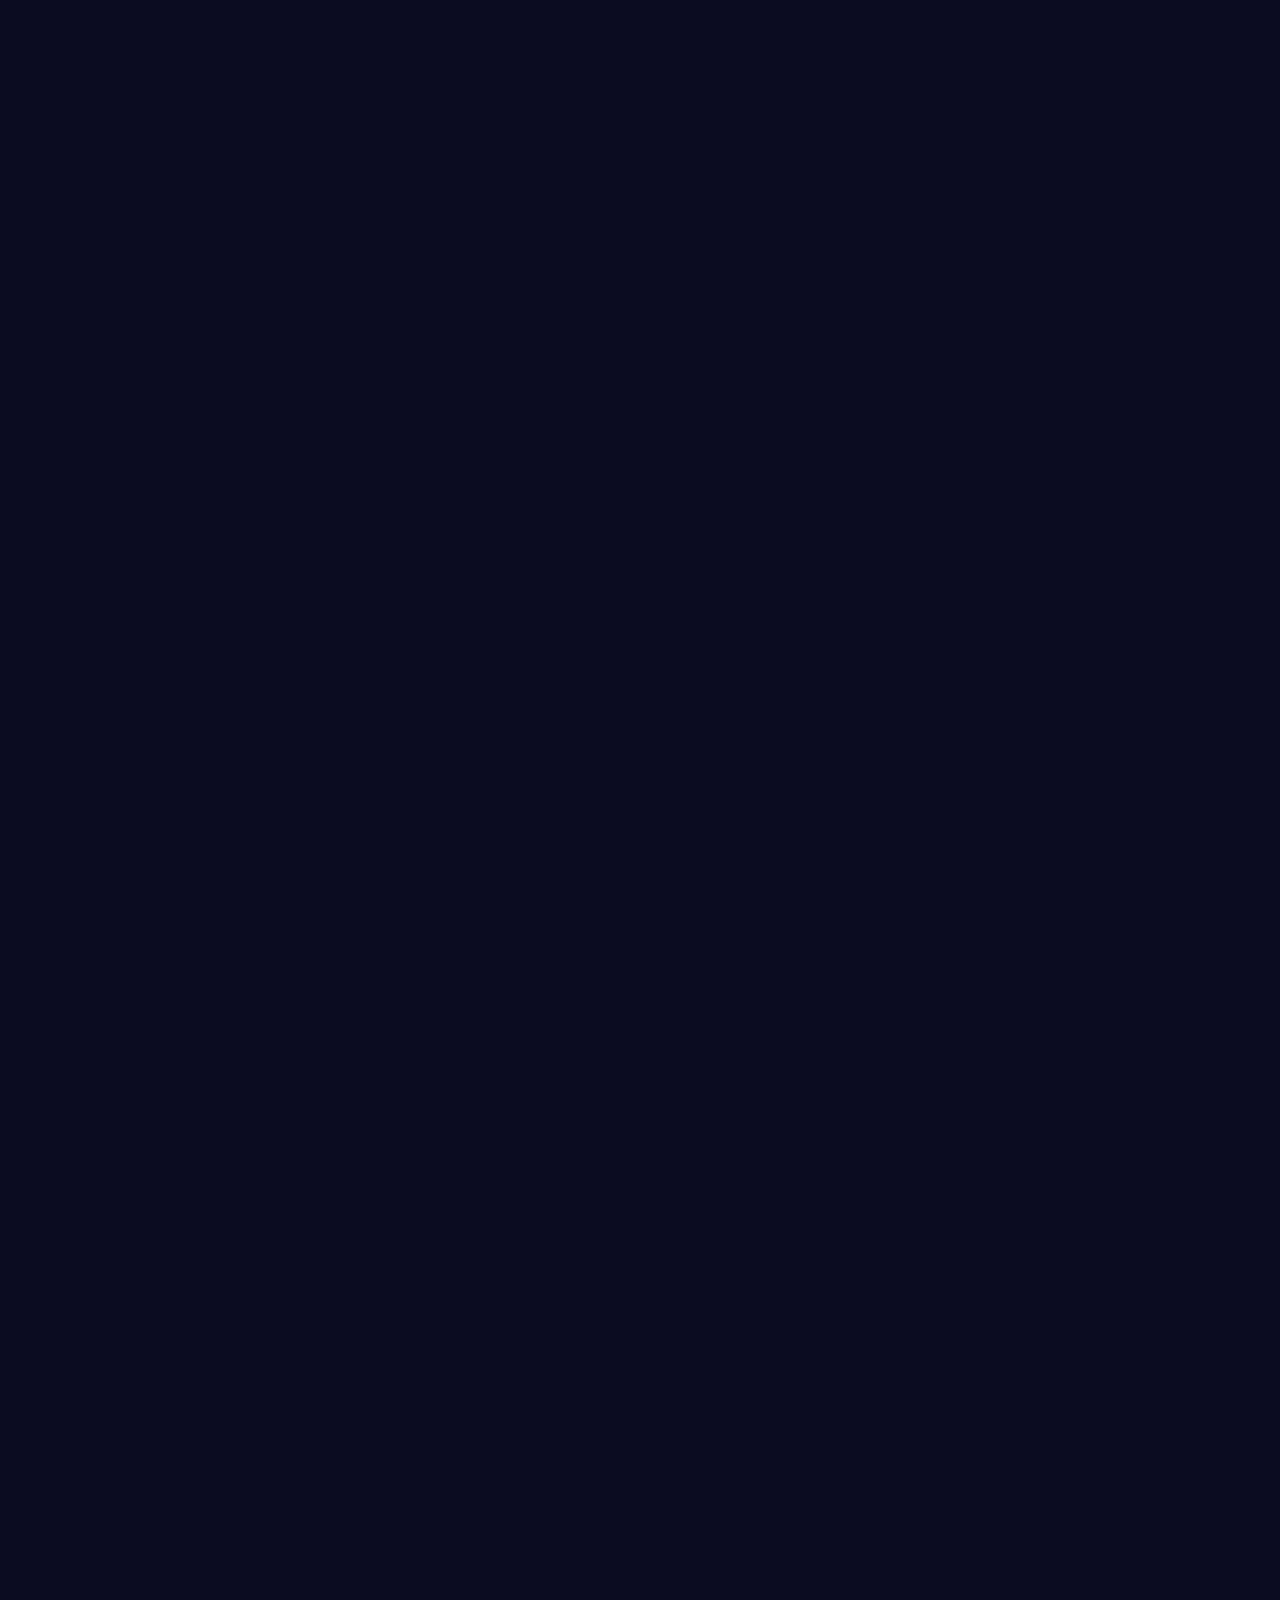
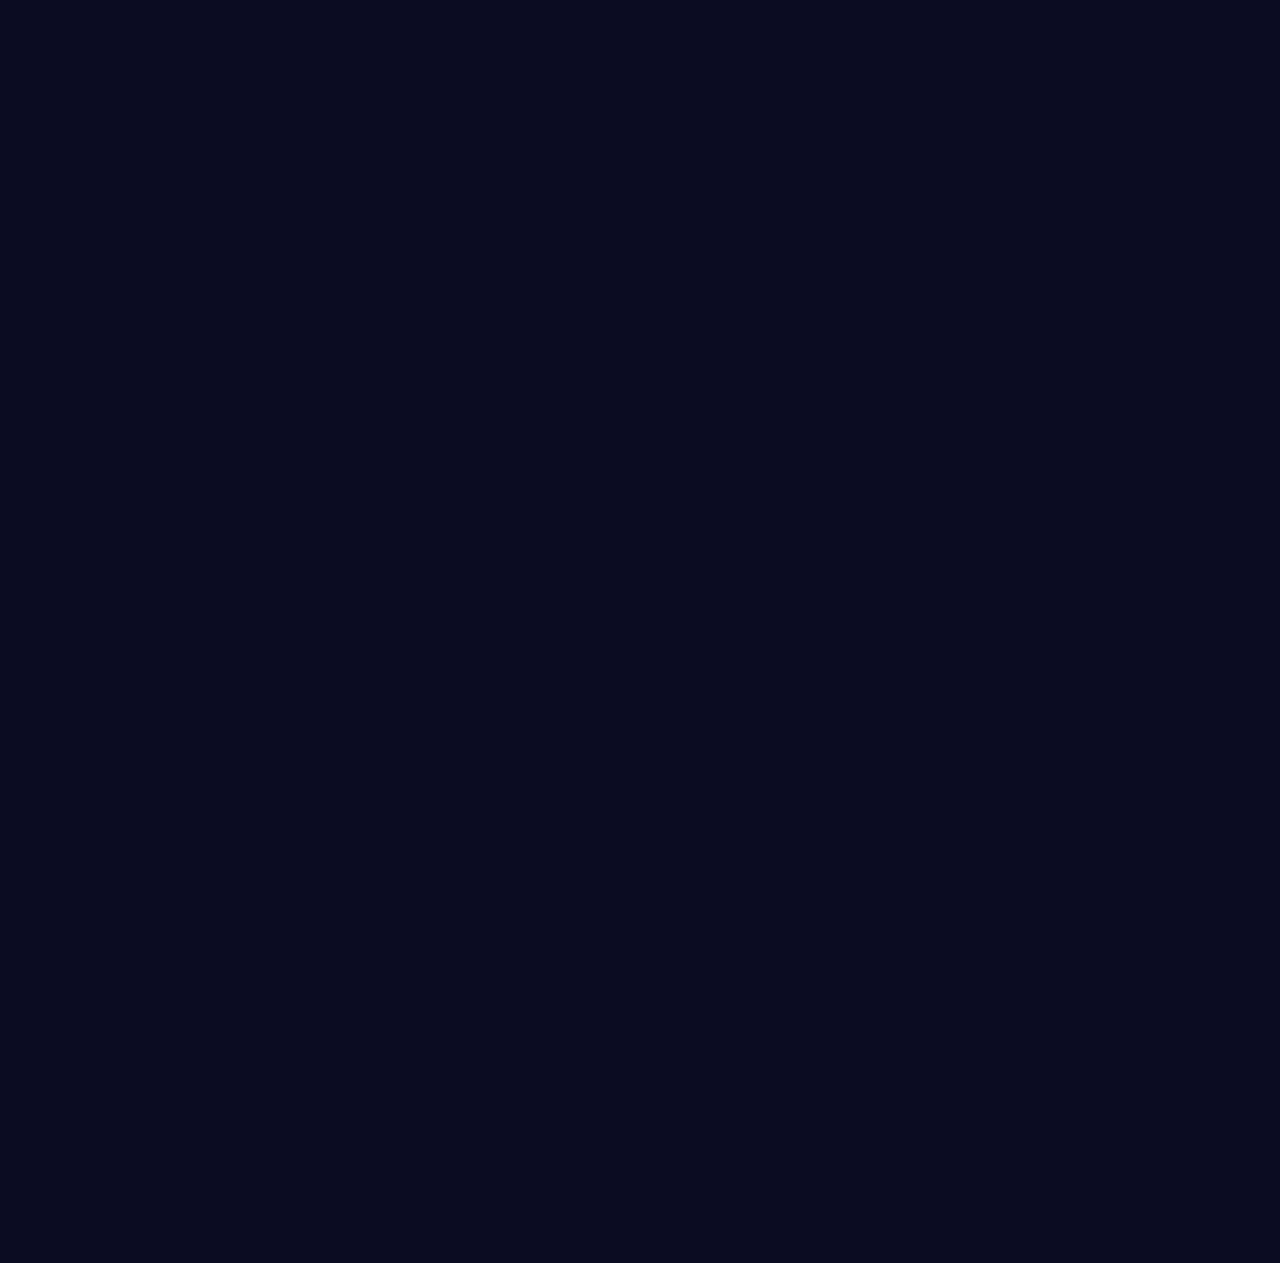
==== commit 4c33bb9a: "Update index.html" ====
--- a/web/index.html
+++ b/web/index.html
@@ -59,7 +59,7 @@
 						</li>
 					</ul>
 					<ul class="navbar-nav navbar-btns animated" data-animate="fadeInDown" data-delay="1.15">
-						<li class="nav-item"><a class="nav-link btn btn-sm btn-outline menu-link" href="assets/pdf/Esports Chain White Paper.pdf" target="_blank">Whitepaper</a></li>
+						<li class="nav-item"><a class="nav-link btn btn-sm btn-outline menu-link" href="#" target="_blank">Whitepaper</a></li>
 					</ul>
 				</div>
 			</nav>
@@ -76,7 +76,7 @@
 								<h1 class="animated block-heading" data-animate="fadeInUp" data-delay="1.55">ESPORTS CHAIN</h1>
 								<p class="lead color-secondary animated" data-animate="fadeInUp" data-delay="1.65">The trust foundation of Esports ecosystem in digital era. This project aims at applying blockchain technology to establishing the value network.</p>
 								<ul class="btns animated" data-animate="fadeInUp" data-delay="1.75">
-									<li><a href="assets/pdf/Esports Chain White Paper.pdf" target="_blank" class="btn">Whitepaper</a></li>
+									<li><a href="#" target="_blank" class="btn">Whitepaper</a></li>
 								</ul>
 								<ul class="social">
 									<li class="animated" data-animate="fadeInUp" data-delay="1.9"><a href="https://twitter.com/esports_chain" target="blank"><em class="fa fa-twitter"></em></a></li>
@@ -409,8 +409,7 @@
 		</div>
 	</div>
 	<!-- Start Section -->
-	<!-- Start Section -->
-	<div class="section section-pad section-bg" id="partners">
+	<div class="section section-pad no-pb section-bg section-fix" id="partners">
 		<div class="container">
 			<div class="row text-center">
 				<div class="col">
@@ -493,9 +492,9 @@
 	</div>
 	<!-- Start Section -->
 		<!-- 项目动态 -->
-		<div class="section section-pad section-bg-alt section-fix" id="news">
+		<div class="section section-pad section-bg-alt" id="news">
 				<div class="container">
-
+		
 					<div class="row text-center">
 						<div class="col-md-8 offset-md-2 col-lg-6 offset-lg-3">
 							<div class="section-head">
@@ -505,7 +504,7 @@
 							</div>
 						</div>
 					</div>
-
+		
 					<div class="row">
 						<div class="col-lg-12 col-md-12">
 							<div class="row text-center">
@@ -590,5 +589,6 @@
 });
 
 	</script>
+</script>
 </body>
 </html>
